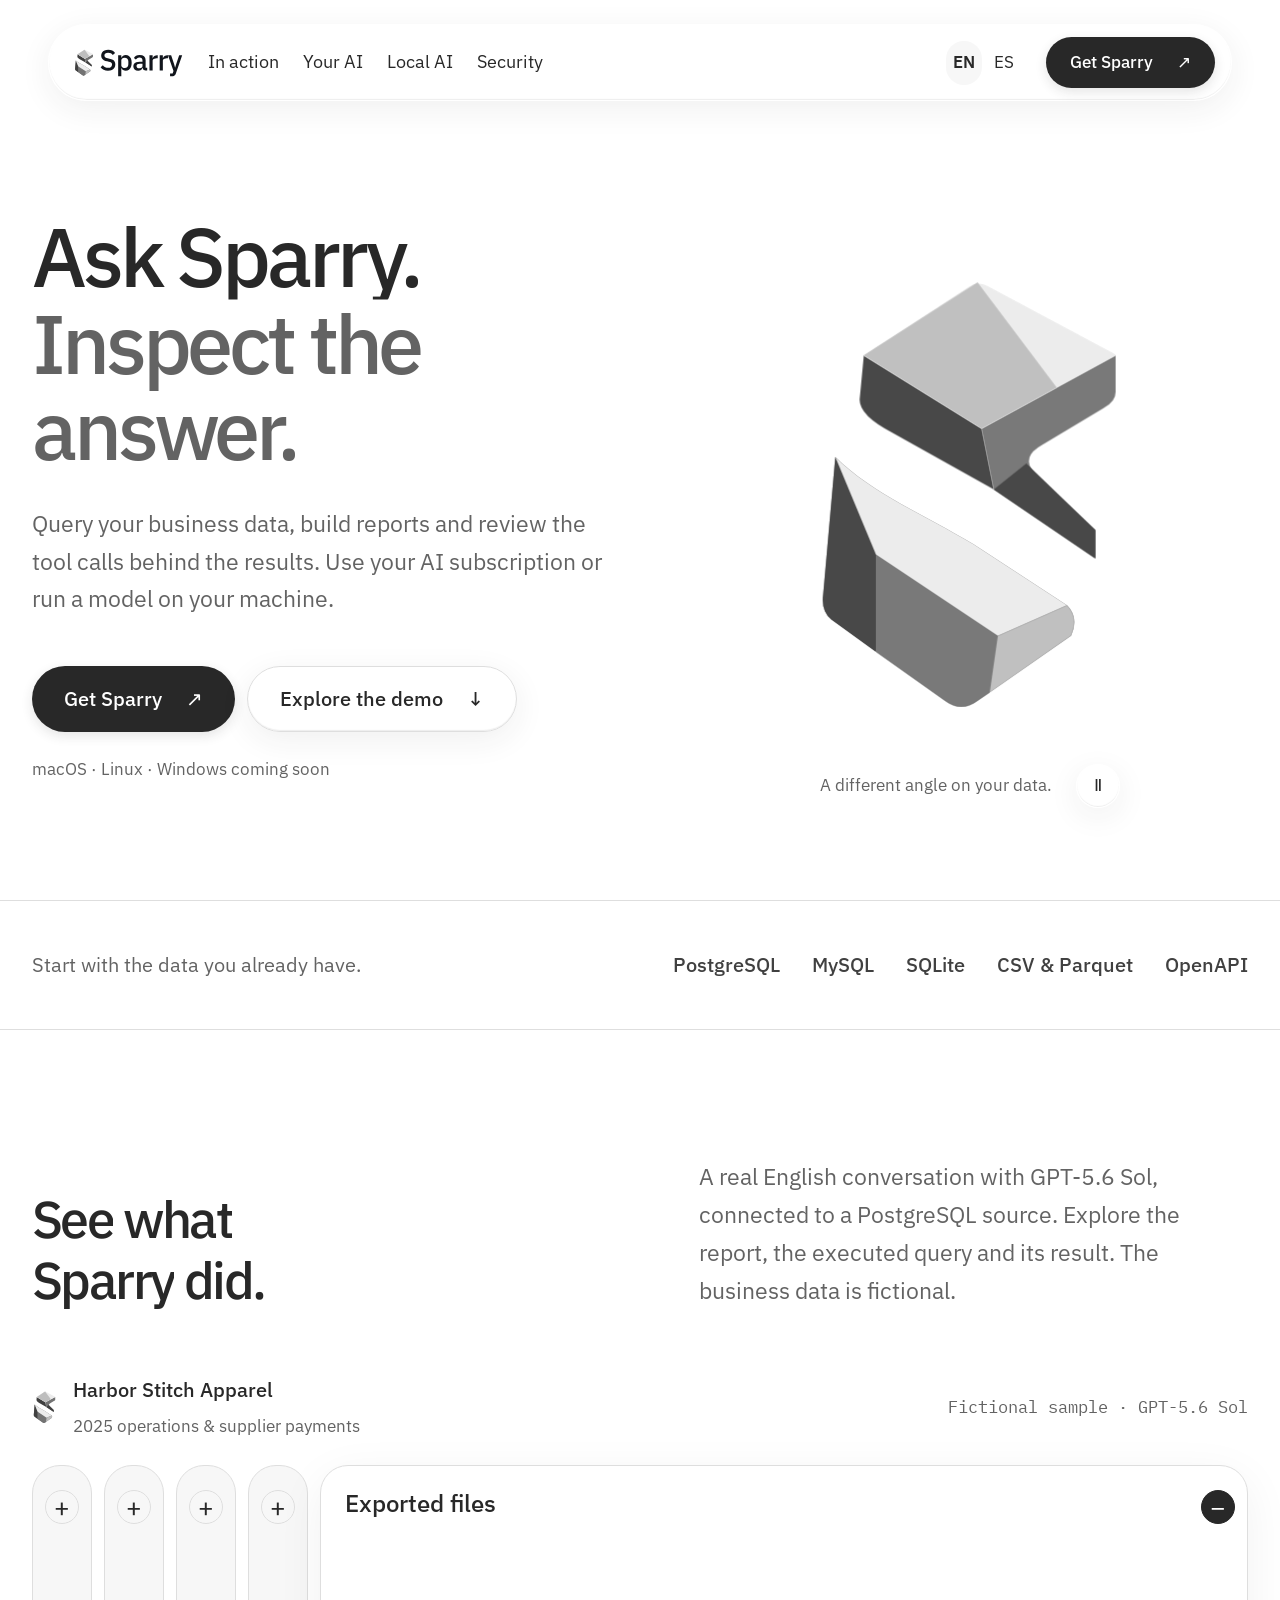
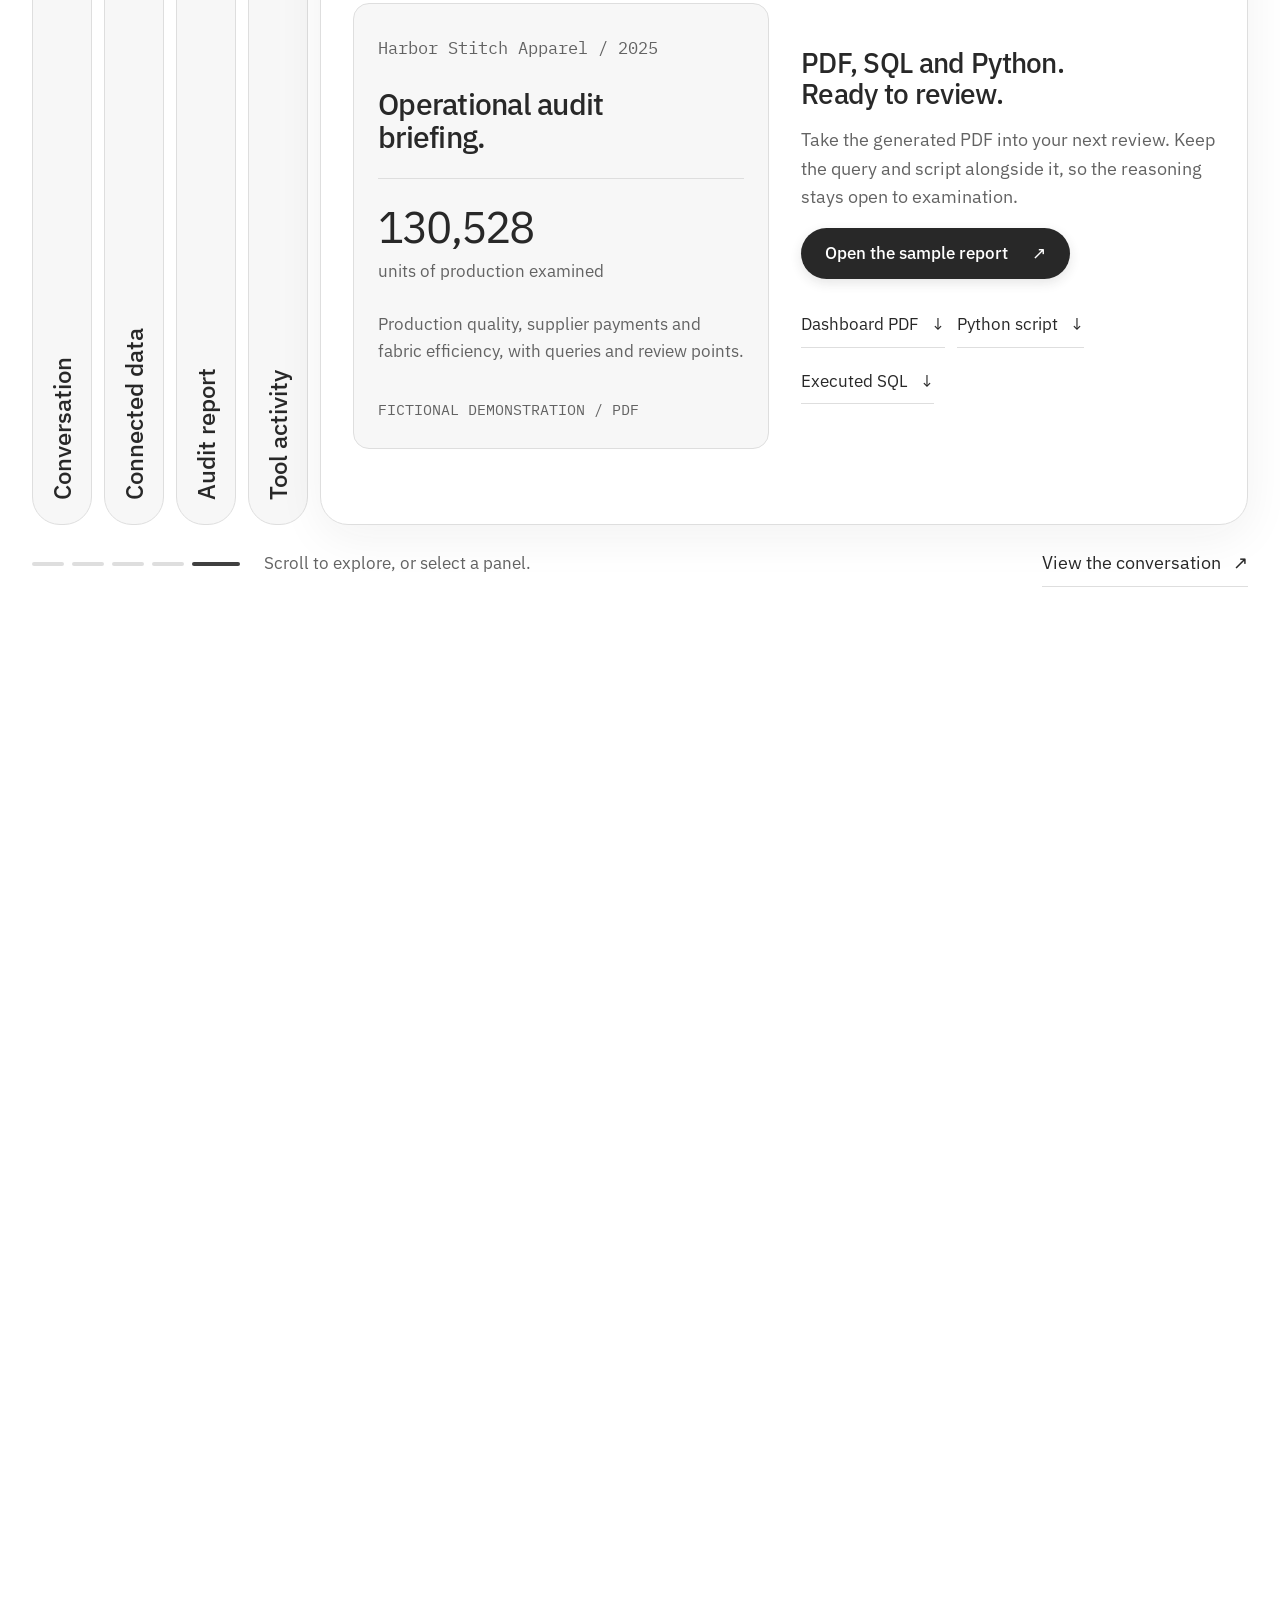
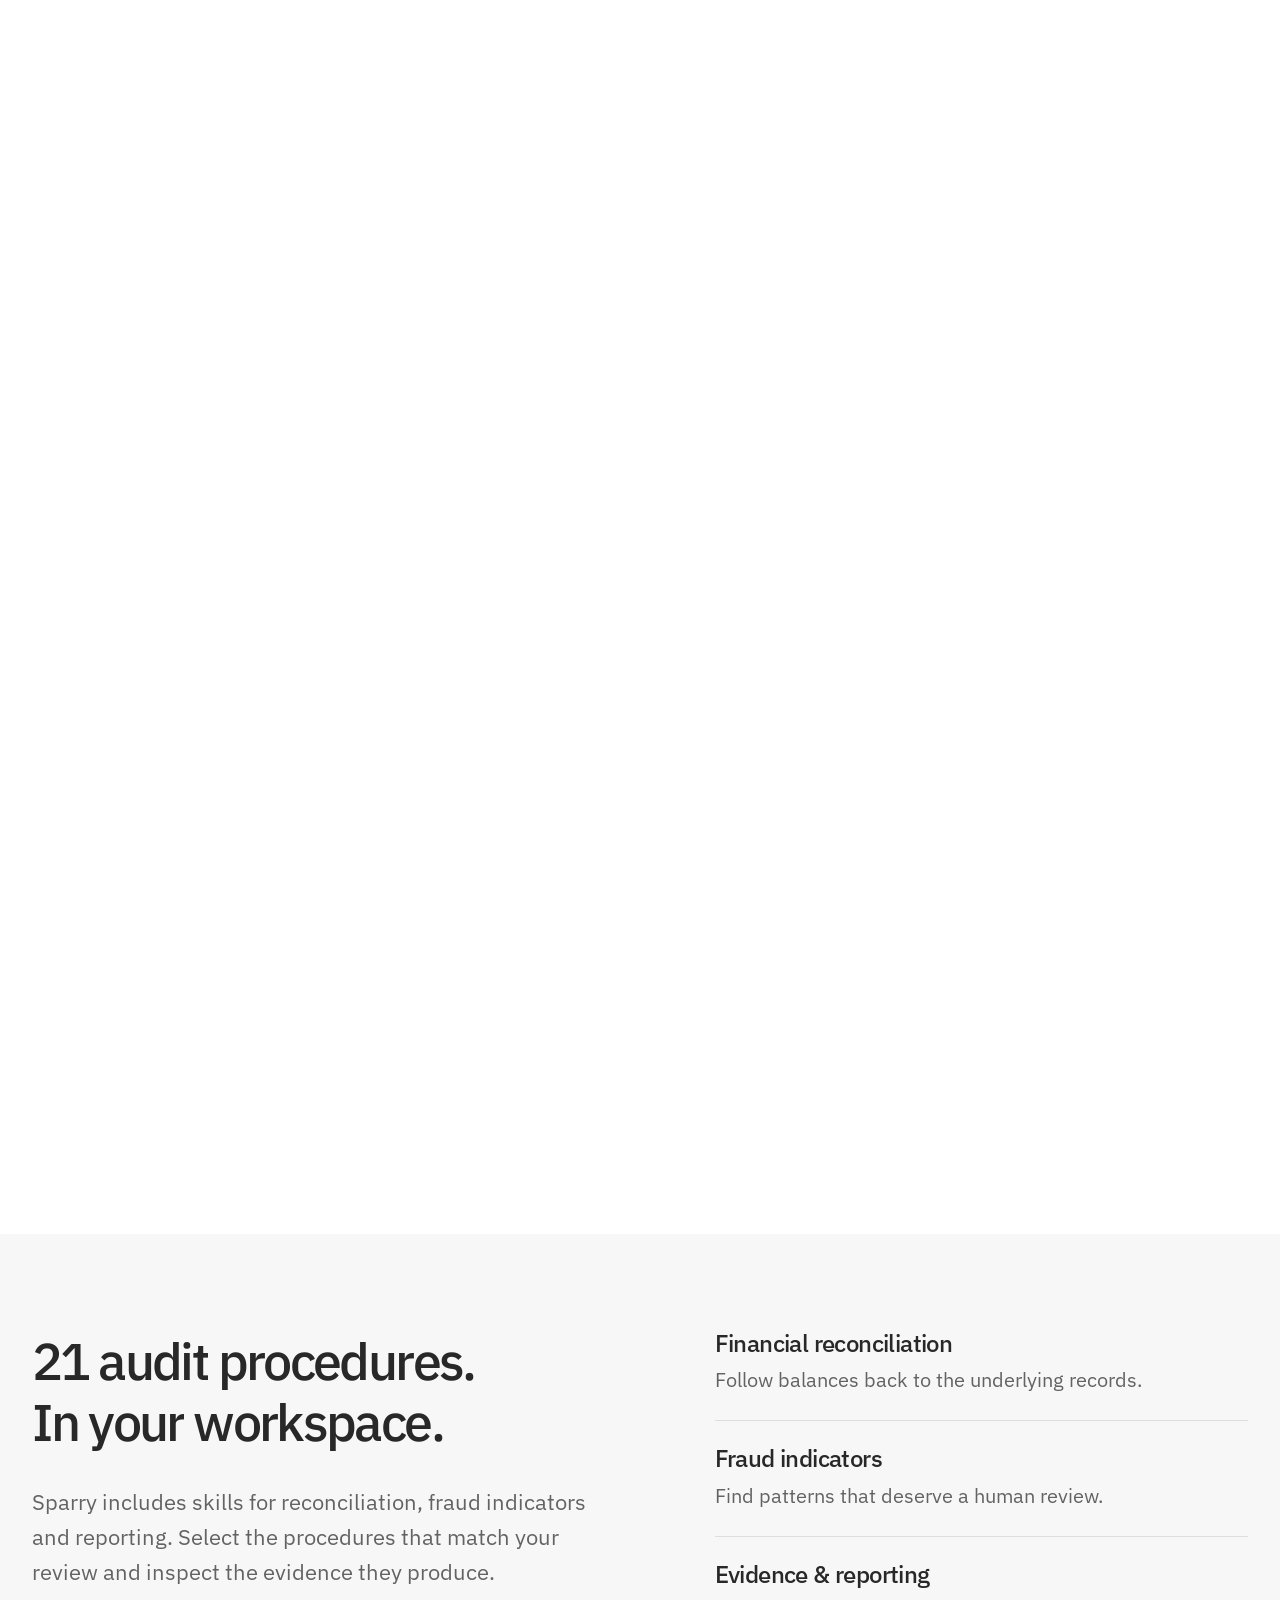
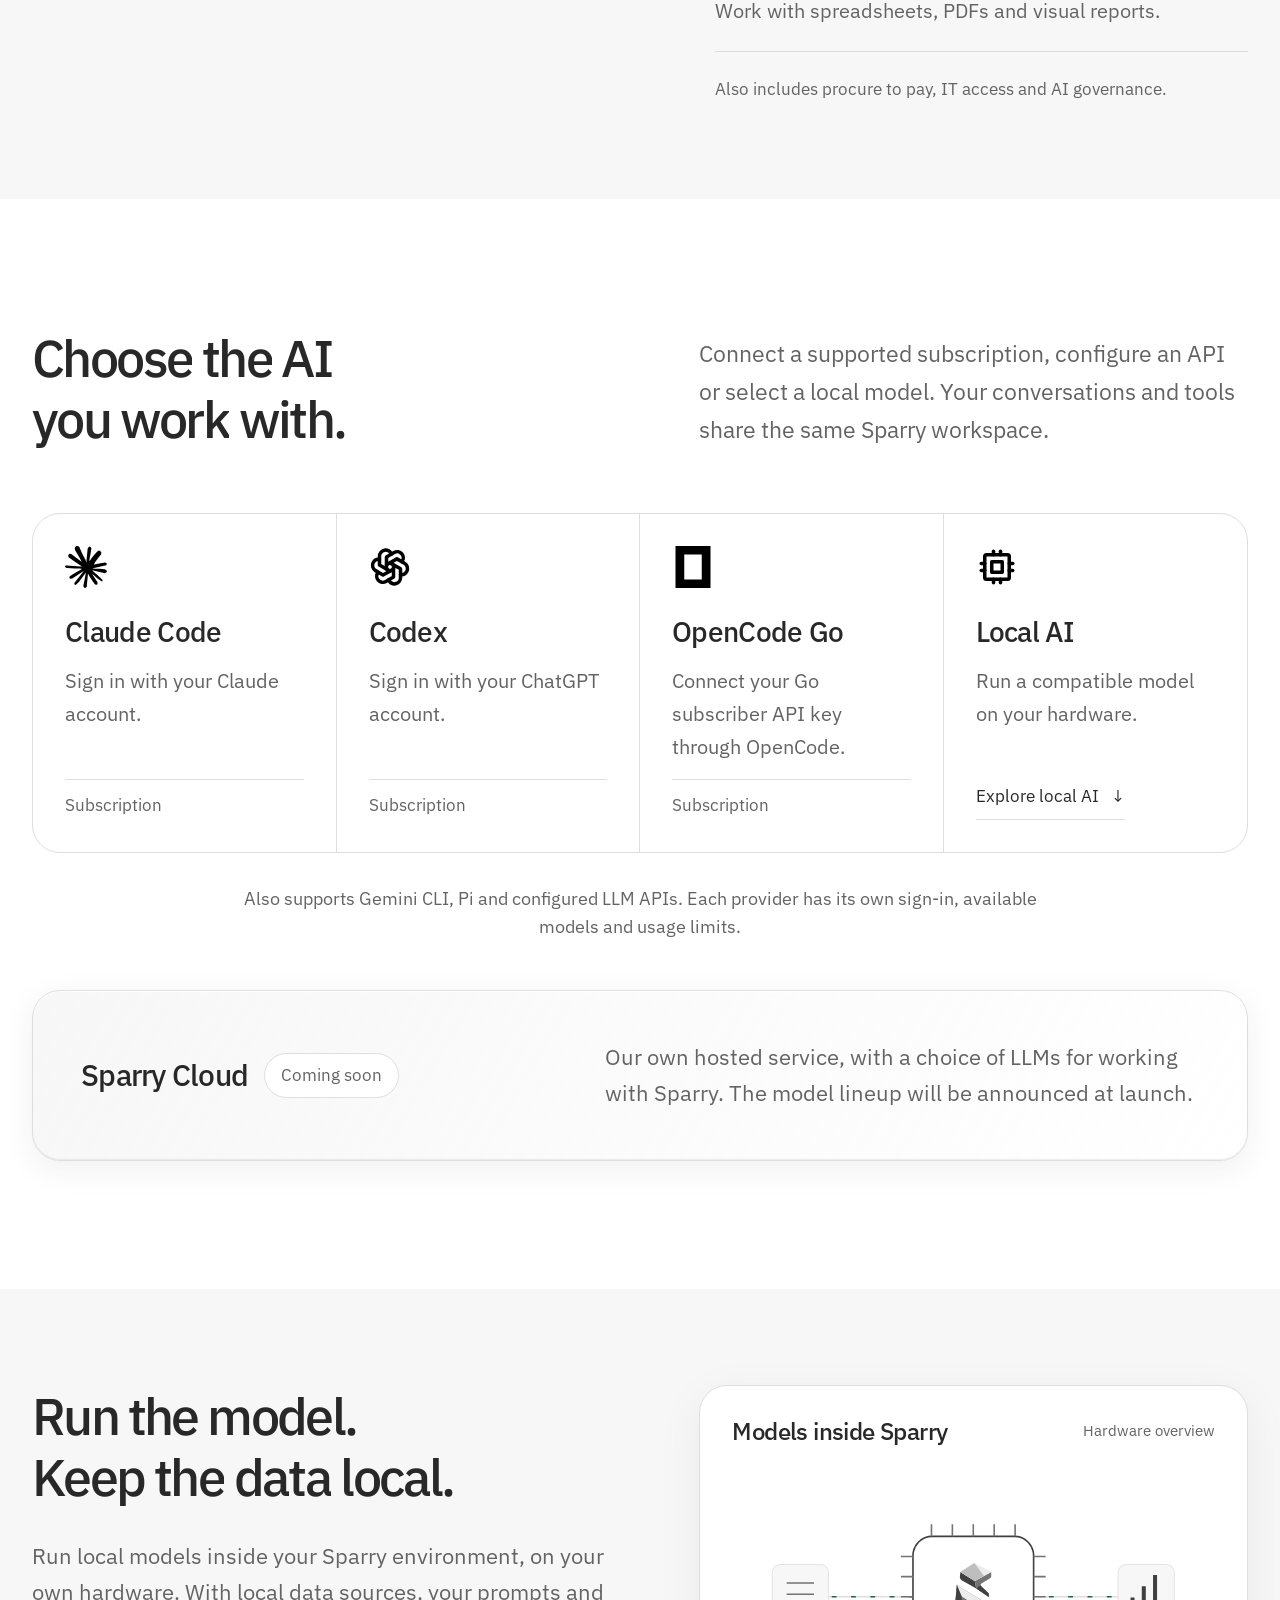
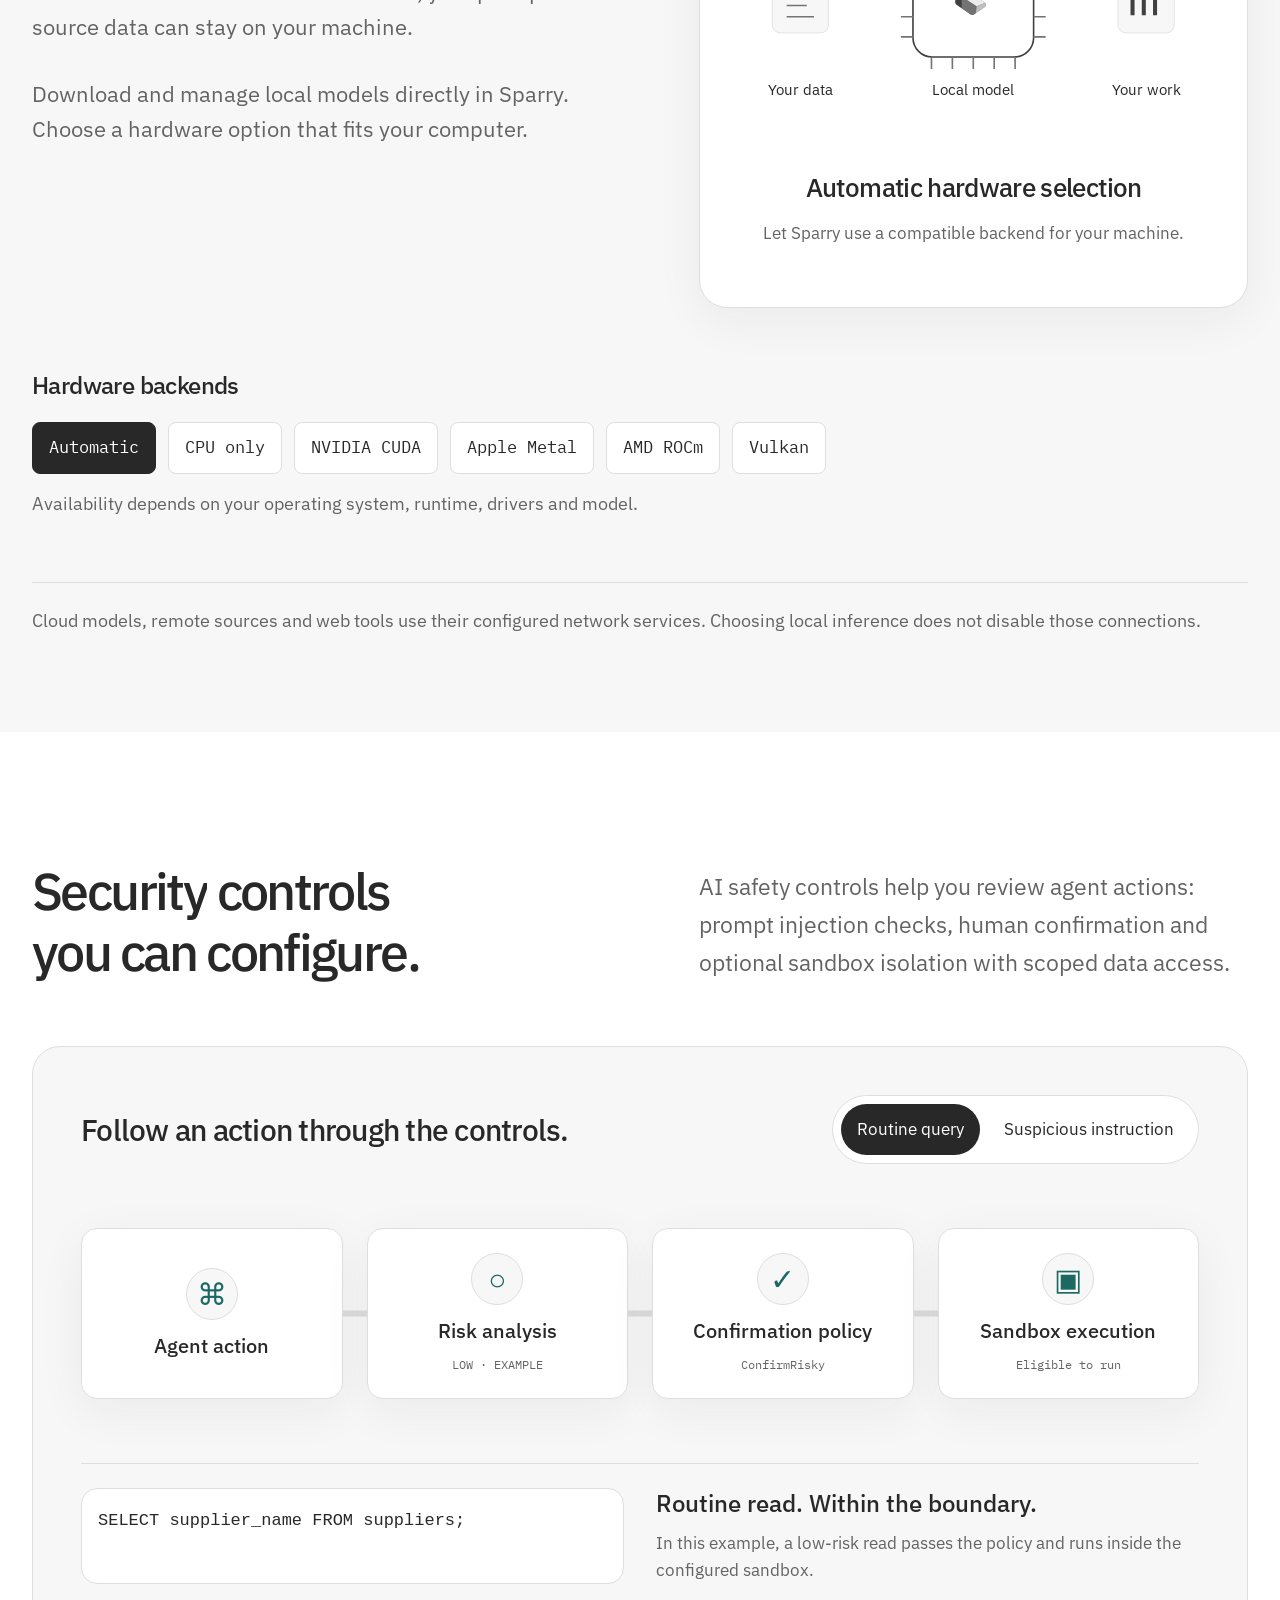
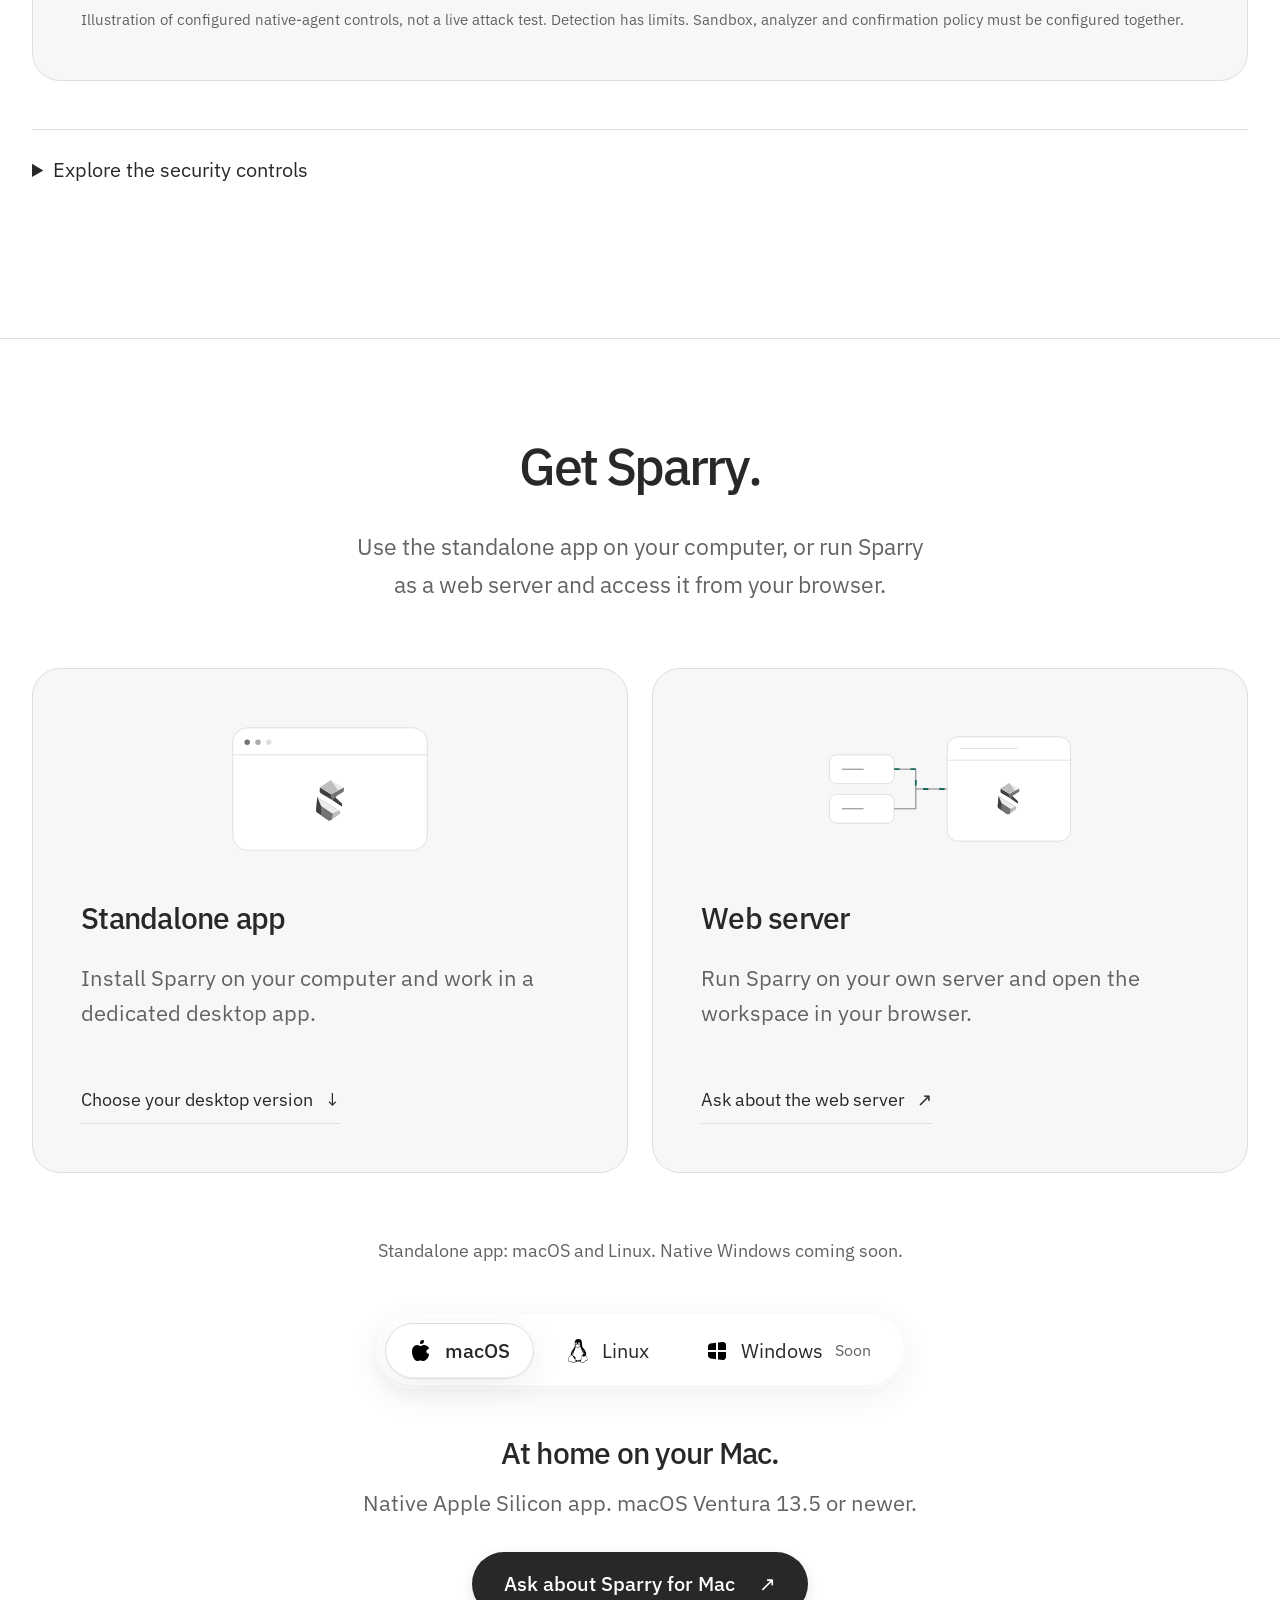
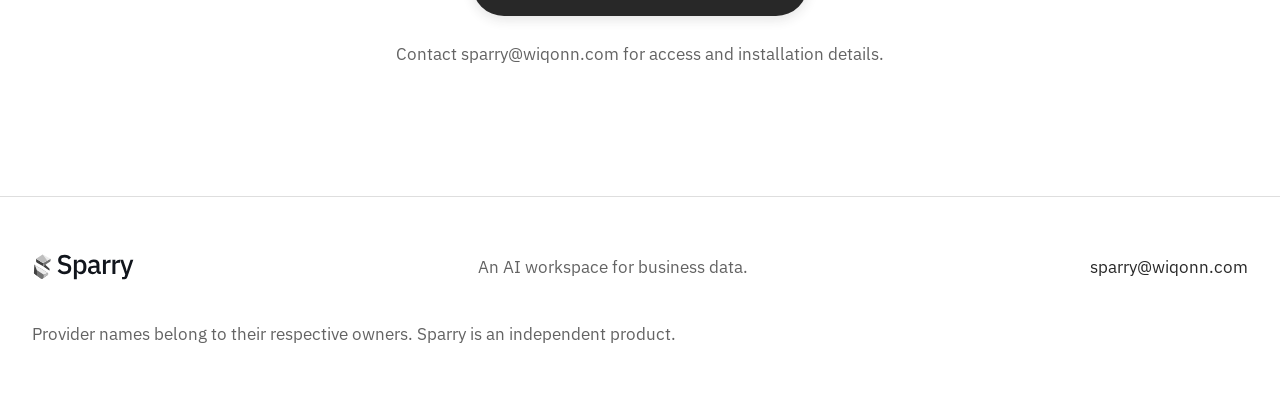
==== site/index.html @ 08c9e431 "feat: launch Sparry landing page" ====
<!doctype html>
<html lang="en">
  <head>
    <meta charset="utf-8" />
    <meta name="viewport" content="width=device-width, initial-scale=1" />
    <meta
      name="description"
      content="Meet Sparry. An AI workspace for examining evidence, querying business data and creating reports you can trace. Bring your AI subscription or run a model locally."
    />
    <meta name="theme-color" content="#ffffff" />
    <meta
      property="og:title"
      content="Sparry · Ask your data. Inspect the answer."
    />
    <meta
      property="og:description"
      content="Ask a question. Follow the evidence. See the work behind the answer."
    />
    <meta property="og:type" content="website" />
    <title>Sparry · Ask your data. Inspect the answer.</title>
    <link rel="icon" href="assets/sparry-favicon.svg" type="image/svg+xml" />
    <link
      rel="preload"
      href="assets/ibm-plex-sans.woff2"
      as="font"
      type="font/woff2"
      crossorigin
    />
    <link rel="stylesheet" href="styles.css?v=25b40e1c5fce" />
    <link rel="stylesheet" href="experience.css?v=f1de7d2738f0" />
    <link rel="alternate" hreflang="en" href="https://sparry.wiqonn.com/" />
    <link rel="alternate" hreflang="es" href="https://sparry.wiqonn.com/index-es.html" />
    <script src="app.js?v=4ed0b9b707f3" defer></script>
    <script src="motion.js?v=648257ed7df1" defer></script>
    <link rel="canonical" href="https://sparry.wiqonn.com/" />
    <meta property="og:url" content="https://sparry.wiqonn.com/" />
    <link rel="alternate" hreflang="x-default" href="https://sparry.wiqonn.com/" />
  </head>
  <body>
    <a class="skip-link" href="#main">Skip to content</a>
    <header class="site-header">
      <nav class="nav-glass glass" aria-label="Main navigation">
        <a class="brand" href="#" aria-label="Sparry home"
          ><img
            src="assets/sparry-logo-light.svg"
            width="111"
            height="30"
            alt="Sparry"
        /></a>
        <div class="nav-links" id="nav-links">
          <a href="#in-action">In action</a><a href="#your-ai">Your AI</a
          ><a href="#privacy">Local AI</a><a href="#security">Security</a>
        </div>
        <div class="language-switch" aria-label="Page language">
          <a
            href="index.html"
            lang="en"
            hreflang="en"
            aria-current="page"
            data-language="en"
            >EN</a
          ><a
            href="index-es.html"
            lang="es"
            hreflang="es"
            aria-label="Cambiar a español"
            data-language="es"
            >ES</a
          >
        </div>
        <a
          class="button button-small button-dark"
          href="mailto:sparry@wiqonn.com"
          >Get Sparry <span aria-hidden="true">↗</span></a
        >
        <button
          class="menu-toggle"
          aria-expanded="false"
          aria-controls="nav-links"
          aria-label="Open navigation"
        >
          <span></span><span></span>
        </button>
      </nav>
    </header>
    <main id="main">
      <section class="hero section-wrap" aria-labelledby="hero-title">
        <div class="hero-copy">
          <h1 id="hero-title">
            <span class="headline-line">Ask Sparry.</span
            ><span class="headline-line soft-ink">Inspect the answer.</span>
          </h1>
          <p class="hero-description">
            Query your business data, build reports and review the tool calls
            behind the results. Use your AI subscription or run a model on your
            machine.
          </p>
          <div class="hero-actions">
            <a class="button button-dark" href="mailto:sparry@wiqonn.com"
              >Get Sparry <span aria-hidden="true">↗</span></a
            >
            <a class="button button-glass glass" href="#in-action"
              >Explore the demo <span aria-hidden="true">↓</span></a
            >
          </div>
          <p class="hero-footnote">macOS · Linux · Windows coming soon</p>
        </div>
        <div class="crystal-stage" id="hero-stage">
          <div class="crystal-art">
            <canvas class="crystal-strands" aria-hidden="true"></canvas>
            <svg
              class="crystal-mark"
              xmlns="http://www.w3.org/2000/svg"
              viewBox="120 30 840 1160"
              aria-hidden="true"
            >
              <path
                id="hero-upper-left"
                fill="#404040"
                d="M280 260L570 440L600 590L350 450Q265 406 270 365Z"
              />
              <path
                id="hero-upper-side"
                fill="#737373"
                d="M570 440L900 260L900 350Q900 374 870 390L720 480Q665 510 700 550L850 690L850 760L600 590Z"
              />
              <path
                id="hero-upper-cut"
                fill="#404040"
                d="M680 526L850 690L850 760L600 590Z"
              />
              <path
                id="hero-upper-cap"
                fill="#ECECEC"
                d="M280 260L538 91Q560 76 584 89L880 247Q900 256 900 260L570 440Z"
              />
              <path
                id="hero-upper-cleavage"
                fill="#BEBEBE"
                d="M560 80L755 339L570 440L280 260Z"
              />
              <path
                id="hero-lower-body"
                fill="#737373"
                d="M210 510C300 600 435 655 550 725L780 875Q810 905 790 950L560 1110Q520 1140 480 1110L200 910Q175 890 180 850Z"
              />
              <path
                id="hero-lower-left"
                fill="#404040"
                d="M210 510L310 750L310 990L200 910Q175 890 180 850Z"
              />
              <path
                id="hero-lower-front"
                fill="#737373"
                d="M310 750L610 950L590 1090L560 1110Q520 1140 480 1110L310 990Z"
              />
              <path
                id="hero-lower-cap"
                fill="#ECECEC"
                d="M210 510C300 600 435 655 550 725L780 875L610 950L310 750Z"
              />
              <path
                id="hero-lower-end"
                fill="#BEBEBE"
                d="M610 950L780 875Q810 905 790 950L590 1090Z"
              />
            </svg>
          </div>
          <div class="crystal-caption">
            <span>A different angle on your data.</span
            ><button
              class="motion-toggle glass"
              aria-label="Pause crystal animation"
              aria-pressed="false"
            >
              <span aria-hidden="true">Ⅱ</span>
            </button>
          </div>
        </div>
      </section>

      <section
        class="source-strip section-wrap"
        aria-label="Supported data sources"
      >
        <p>Start with the data you already have.</p>
        <div class="source-names">
          <span>PostgreSQL</span><span>MySQL</span><span>SQLite</span
          ><span>CSV &amp; Parquet</span><span>OpenAPI</span>
        </div>
      </section>

      <section
        class="action-section"
        id="in-action"
        aria-labelledby="action-title"
      >
        <div class="section-wrap section-heading split-heading">
          <h2 id="action-title">See what<br />Sparry did.</h2>
          <p>
            A real English conversation with GPT-5.6 Sol, connected to a
            PostgreSQL source. Explore the report, the executed query and its
            result. The business data is fictional.
          </p>
        </div>
        <div class="feature-scene">
          <div class="feature-sticky section-wrap">
            <div class="demo-toolbar">
              <div class="demo-title">
                <img
                  src="assets/sparry-symbol-light.svg"
                  width="25"
                  height="35"
                  alt=""
                />
                <div>
                  <strong>Harbor Stitch Apparel</strong
                  ><span>2025 operations &amp; supplier payments</span>
                </div>
              </div>
              <span class="sample-label">Fictional sample · GPT-5.6 Sol</span>
            </div>
            <div class="feature-deck" aria-label="Explore the audit demo">
              <article class="feature-card is-active">
                <h3 class="feature-card-heading">
                  <button
                    class="feature-toggle"
                    id="tab-conversation"
                    aria-controls="panel-conversation"
                    aria-expanded="true"
                  >
                    <span>Conversation</span
                    ><span class="feature-toggle-icon" aria-hidden="true"
                      >−</span
                    >
                  </button>
                </h3>
                <div
                  class="demo-panel conversation-panel"
                  id="panel-conversation"
                  role="region"
                  aria-labelledby="tab-conversation"
                  tabindex="0"
                >
                  <div class="conversation-copy">
                    <h4>The question</h4>
                    <blockquote lang="en">
                      Review the attached Harbor Stitch Apparel data source for
                      2025.
                    </blockquote>
                    <p>
                      Sparry read the attached source, ran SQL and produced the
                      chart and files you can inspect here.
                    </p>
                    <p class="small-note">
                      Actual GPT-5.6 Sol conversation. Fictional business data.
                    </p>
                  </div>
                  <button
                    class="conversation-capture"
                    data-image="assets/conversation-v3.png"
                    data-image-alt="A real Sparry conversation reviewing Harbor Stitch Apparel, with a generated operational audit dashboard and downloadable evidence."
                    aria-label="Enlarge the English conversation"
                  >
                    <img
                      src="assets/conversation-v3.png"
                      alt="The actual English conversation with its report and Sparry composer."
                      width="1600"
                      height="1818"
                      loading="lazy"
                    />
                  </button>
                </div>
              </article>
              <article class="feature-card">
                <h3 class="feature-card-heading">
                  <button
                    class="feature-toggle"
                    id="tab-sources"
                    aria-controls="panel-sources"
                    aria-expanded="false"
                  >
                    <span>Connected data</span
                    ><span class="feature-toggle-icon" aria-hidden="true"
                      >+</span
                    >
                  </button>
                </h3>
                <div
                  class="demo-panel sources-panel"
                  id="panel-sources"
                  role="region"
                  aria-labelledby="tab-sources"
                  tabindex="0"
                  hidden
                >
                  <div class="source-schema">
                    <span class="source-engine">PostgreSQL</span>
                    <h4>Harbor Stitch Apparel</h4>
                    <p>Tables used in the captured payment query</p>
                    <ul lang="en">
                      <li>
                        <span aria-hidden="true">▤</span> public.suppliers
                      </li>
                      <li>
                        <span aria-hidden="true">▤</span>
                        public.supplier_invoices
                      </li>
                      <li>
                        <span aria-hidden="true">▤</span>
                        public.supplier_payments
                      </li>
                    </ul>
                    <span class="source-sample">Fictional sample source</span>
                  </div>
                  <div class="source-copy">
                    <h4>Work with the data<br />you already have.</h4>
                    <p>
                      Attach a saved source to the conversation. Inspect its
                      schema and query the records within the source reader's
                      limits.
                    </p>
                    <div class="connector-types">
                      <span>PostgreSQL</span><span>MySQL</span
                      ><span>SQLite</span><span>CSV &amp; Parquet</span
                      ><span>OpenAPI</span>
                    </div>
                    <a
                      class="text-link"
                      href="assets/trace-evidence.json"
                      target="_blank"
                      rel="noopener"
                      >Inspect the source query
                      <span aria-hidden="true">↗</span></a
                    >
                  </div>
                </div>
              </article>
              <article class="feature-card">
                <h3 class="feature-card-heading">
                  <button
                    class="feature-toggle"
                    id="tab-dashboard"
                    aria-controls="panel-dashboard"
                    aria-expanded="false"
                  >
                    <span>Audit report</span
                    ><span class="feature-toggle-icon" aria-hidden="true"
                      >−</span
                    >
                  </button>
                </h3>
                <div
                  class="demo-panel"
                  id="panel-dashboard"
                  hidden
                  role="region"
                  aria-labelledby="tab-dashboard"
                  tabindex="0"
                >
                  <button
                    class="dashboard-zoom"
                    data-image="assets/audit-dashboard-v3.png"
                    data-image-alt="Harbor Stitch 2025 operational dashboard showing monthly production, defect rates, supplier payments and fabric use."
                    aria-label="Open dashboard image"
                  >
                    <img
                      src="assets/audit-dashboard-v3.png"
                      width="3960"
                      height="2880"
                      loading="lazy"
                      alt="Generated audit dashboard: 130,528 units produced, 2.58% defects, a 3,595 duplicate payment candidate and 96.7% fabric efficiency."
                    />
                  </button>
                  <div class="panel-caption">
                    <button
                      class="text-link"
                      data-image="assets/audit-dashboard-v3.png"
                      data-image-alt="Harbor Stitch 2025 operational dashboard showing monthly production, defect rates, supplier payments and fabric use."
                      aria-label="Enlarge the audit dashboard"
                    >
                      Enlarge dashboard <span aria-hidden="true">↗</span>
                    </button>
                    <span
                      >Dashboard preview. Open the full image to inspect the
                      findings.</span
                    ><a href="assets/sample-audit-queries.sql" download
                      >Download SQL <span aria-hidden="true">↓</span></a
                    >
                  </div>
                </div>
              </article>
              <article class="feature-card">
                <h3 class="feature-card-heading">
                  <button
                    class="feature-toggle"
                    id="tab-trace"
                    aria-controls="panel-trace"
                    aria-expanded="false"
                  >
                    <span>Tool activity</span
                    ><span class="feature-toggle-icon" aria-hidden="true"
                      >+</span
                    >
                  </button>
                </h3>
                <div
                  class="demo-panel trace-panel"
                  id="panel-trace"
                  role="region"
                  aria-labelledby="tab-trace"
                  tabindex="0"
                  hidden
                >
                  <div class="trace-contract">
                    <div class="trace-contract-heading">
                      <p>Captured tool input and output</p>
                      <span>GPT-5.6 Sol / data_source / PostgreSQL</span>
                    </div>
                    <details class="trace-prompt">
                      <summary>Input · The user request</summary>
                      <p id="trace-prompt-text" lang="en"></p>
                    </details>
                    <div class="trace-input-output">
                      <div>
                        <h4>Input · Executed SQL</h4>
                        <pre
                          tabindex="0"
                          aria-label="Actual executed SQL"
                        ><code id="trace-sql" lang="en">Loading the captured query…</code></pre>
                      </div>
                      <div>
                        <h4>Output · Source result</h4>
                        <table class="trace-result">
                          <caption>
                            One observed result row
                          </caption>
                          <tbody id="trace-result"></tbody>
                        </table>
                        <p class="trace-complete">
                          <span aria-hidden="true">✓</span> Completed ·
                          Untruncated result
                        </p>
                      </div>
                    </div>
                    <button
                      class="text-link"
                      data-image="assets/trace.png"
                      data-image-alt="Expanded source tool call from the real English audit conversation."
                      aria-label="Enlarge the source tool call"
                    >
                      View tool activity screenshot
                      <span aria-hidden="true">↗</span></button
                    ><a
                      class="text-link"
                      href="assets/trace-evidence.json"
                      target="_blank"
                      rel="noopener"
                      >Open the captured input/output JSON
                      <span aria-hidden="true">↗</span></a
                    >
                    <p class="small-note">
                      Selected event from a real conversation. Fictional data.
                      Technical content stays in English.
                    </p>
                  </div>
                </div>
              </article>
              <article class="feature-card">
                <h3 class="feature-card-heading">
                  <button
                    class="feature-toggle"
                    id="tab-report"
                    aria-controls="panel-report"
                    aria-expanded="false"
                  >
                    <span>Exported files</span
                    ><span class="feature-toggle-icon" aria-hidden="true"
                      >+</span
                    >
                  </button>
                </h3>
                <div
                  class="demo-panel report-panel"
                  id="panel-report"
                  role="region"
                  aria-labelledby="tab-report"
                  tabindex="0"
                  hidden
                >
                  <div class="report-sheet">
                    <span class="eyebrow">Harbor Stitch Apparel / 2025</span>
                    <h3>Operational audit<br />briefing.</h3>
                    <div class="report-rule"></div>
                    <span class="report-value">130,528</span
                    ><span class="report-value-caption"
                      >units of production examined</span
                    >
                    <p>
                      Production quality, supplier payments and fabric
                      efficiency, with queries and review points.
                    </p>
                    <span class="report-bottom"
                      >FICTIONAL DEMONSTRATION / PDF</span
                    >
                  </div>
                  <div class="report-copy">
                    <h3>PDF, SQL and Python.<br />Ready to review.</h3>
                    <p>
                      Take the generated PDF into your next review. Keep the
                      query and script alongside it, so the reasoning stays open
                      to examination.
                    </p>
                    <a
                      class="button button-dark"
                      href="assets/sample-audit-report.pdf"
                      target="_blank"
                      rel="noopener"
                      >Open the sample report
                      <span aria-hidden="true">↗</span></a
                    >
                    <div class="artifact-links">
                      <a
                        class="text-link"
                        href="assets/sample-audit-v3.pdf"
                        download
                        >Dashboard PDF <span aria-hidden="true">↓</span></a
                      ><a
                        class="text-link"
                        href="assets/sample-audit-v3.py"
                        download
                        >Python script <span aria-hidden="true">↓</span></a
                      ><a
                        class="text-link"
                        href="assets/sample-audit-queries.sql"
                        download
                        >Executed SQL <span aria-hidden="true">↓</span></a
                      >
                    </div>
                  </div>
                </div>
              </article>
            </div>
            <div class="feature-footer">
              <div class="feature-progress" aria-hidden="true">
                <i class="is-active"></i><i></i><i></i><i></i><i></i>
              </div>
              <p class="scroll-hint">Scroll to explore, or select a panel.</p>
              <button
                class="text-link"
                data-image="assets/conversation-v3.png"
                data-image-alt="A real Sparry conversation reviewing Harbor Stitch Apparel, with a generated operational audit dashboard and downloadable evidence."
              >
                View the conversation <span aria-hidden="true">↗</span>
              </button>
            </div>
          </div>
        </div>
      </section>

      <section class="skills-section" aria-labelledby="skills-title">
        <div class="section-wrap skills-layout">
          <div>
            <h2 id="skills-title">
              21 audit procedures.<br />In your workspace.
            </h2>
            <p>
              Sparry includes skills for reconciliation, fraud indicators and
              reporting. Select the procedures that match your review and
              inspect the evidence they produce.
            </p>
          </div>
          <div class="skill-list">
            <div>
              <h3>Financial reconciliation</h3>
              <p>Follow balances back to the underlying records.</p>
            </div>
            <div>
              <h3>Fraud indicators</h3>
              <p>Find patterns that deserve a human review.</p>
            </div>
            <div>
              <h3>Evidence &amp; reporting</h3>
              <p>Work with spreadsheets, PDFs and visual reports.</p>
            </div>
            <p class="skill-more">
              Also includes procure to pay, IT access and AI governance.
            </p>
          </div>
        </div>
      </section>
      <section
        class="section-wrap providers-section"
        id="your-ai"
        aria-labelledby="providers-title"
      >
        <div class="section-heading split-heading">
          <h2 id="providers-title">Choose the AI<br />you work with.</h2>
          <p>
            Connect a supported subscription, configure an API or select a local
            model. Your conversations and tools share the same Sparry workspace.
          </p>
        </div>
        <div class="provider-grid">
          <article>
            <img
              class="provider-logo"
              src="assets/provider-claude.svg"
              width="42"
              height="42"
              alt=""
            />
            <h3 class="provider-name">Claude Code</h3>
            <p>Sign in with your Claude account.</p>
            <span class="provider-kind">Subscription</span>
          </article>
          <article>
            <img
              class="provider-logo"
              src="assets/provider-codex.svg"
              width="42"
              height="42"
              alt=""
            />
            <h3 class="provider-name">Codex</h3>
            <p>Sign in with your ChatGPT account.</p>
            <span class="provider-kind">Subscription</span>
          </article>
          <article>
            <img
              class="provider-logo"
              src="assets/provider-opencode.svg"
              width="42"
              height="42"
              alt=""
            />
            <h3 class="provider-name">OpenCode Go</h3>
            <p>Connect your Go subscriber API key through OpenCode.</p>
            <span class="provider-kind">Subscription</span>
          </article>
          <article>
            <img
              class="provider-logo"
              src="assets/provider-local.svg"
              width="42"
              height="42"
              alt=""
            />
            <h3 class="provider-name">Local AI</h3>
            <p>Run a compatible model on your hardware.</p>
            <a class="text-link" href="#privacy"
              >Explore local AI <span aria-hidden="true">↓</span></a
            >
          </article>
        </div>
        <p class="provider-note">
          Also supports Gemini CLI, Pi and configured LLM APIs. Each provider
          has its own sign-in, available models and usage limits.
        </p>
        <article class="cloud-offer glass" aria-labelledby="cloud-title">
          <div class="cloud-heading">
            <h3 id="cloud-title">Sparry Cloud</h3>
            <span class="availability-label">Coming soon</span>
          </div>
          <p>
            Our own hosted service, with a choice of LLMs for working with
            Sparry. The model lineup will be announced at launch.
          </p>
        </article>
      </section>
      <section
        class="privacy-section"
        id="privacy"
        aria-labelledby="privacy-title"
      >
        <div class="section-wrap privacy-layout">
          <div class="privacy-copy">
            <h2 id="privacy-title">Run the model.<br />Keep the data local.</h2>
            <p>
              Run local models inside your Sparry environment, on your own
              hardware. With local data sources, your prompts and source data
              can stay on your machine.
            </p>
            <p>
              Download and manage local models directly in Sparry. Choose a
              hardware option that fits your computer.
            </p>
          </div>
          <div
            class="local-visual"
            aria-label="Local model running inside the Sparry environment"
          >
            <div class="local-visual-heading">
              <h3>Models inside Sparry</h3>
              <span>Hardware overview</span>
            </div>
            <svg
              viewBox="0 0 600 330"
              role="img"
              aria-label="Your local data flows through a model in Sparry on your hardware"
            >
              <path class="local-wire" d="M100 160H230M370 160H500" />
              <path class="local-signal" d="M100 160H230M370 160H500" />
              <rect
                x="50"
                y="120"
                width="70"
                height="85"
                rx="10"
                fill="#f7f7f7"
                stroke="#dedede"
              />
              <path
                d="M68 143h34m-34 14h34m-34 14h25m-25 14h34"
                stroke="#737373"
                stroke-width="2"
              />
              <rect
                x="225"
                y="85"
                width="150"
                height="150"
                rx="24"
                fill="#fff"
                stroke="#404040"
                stroke-width="2"
              />
              <path
                d="M248 70v15m26-15v15m26-15v15m26-15v15m26-15v15M248 235v15m26-15v15m26-15v15m26-15v15m26-15v15M210 110h15m-15 25h15m-15 25h15m-15 25h15m-15 25h15M375 110h15m-15 25h15m-15 25h15m-15 25h15m-15 25h15"
                stroke="#737373"
                stroke-width="2"
              />
              <image
                href="assets/sparry-symbol-light.svg"
                x="274"
                y="115"
                width="52"
                height="72"
              />
              <rect
                x="480"
                y="120"
                width="70"
                height="85"
                rx="10"
                fill="#f7f7f7"
                stroke="#dedede"
              />
              <path
                d="M498 183v-22m14 22v-36m14 36v-50"
                stroke="#404040"
                stroke-width="5"
              />
              <text x="85" y="282" text-anchor="middle">Your data</text>
              <text x="300" y="282" text-anchor="middle">Local model</text>
              <text x="515" y="282" text-anchor="middle">Your work</text></svg
            ><strong class="local-hardware-name" id="local-hardware-name"
              >Automatic hardware selection</strong
            >
            <p class="local-hardware-copy" id="local-hardware-copy">
              Let Sparry use a compatible backend for your machine.
            </p>
          </div>
          <div class="hardware-support">
            <h3>Hardware backends</h3>
            <div>
              <button type="button" data-hardware="auto" aria-pressed="true">
                Automatic</button
              ><button type="button" data-hardware="cpu" aria-pressed="false">
                CPU only</button
              ><button
                type="button"
                data-hardware="nvidia"
                aria-pressed="false"
              >
                NVIDIA CUDA</button
              ><button type="button" data-hardware="apple" aria-pressed="false">
                Apple Metal</button
              ><button type="button" data-hardware="amd" aria-pressed="false">
                AMD ROCm</button
              ><button
                type="button"
                data-hardware="vulkan"
                aria-pressed="false"
              >
                Vulkan
              </button>
            </div>
            <p>
              Availability depends on your operating system, runtime, drivers
              and model.
            </p>
          </div>
          <p class="privacy-boundary">
            Cloud models, remote sources and web tools use their configured
            network services. Choosing local inference does not disable those
            connections.
          </p>
        </div>
      </section>
      <section
        class="section-wrap security-section"
        id="security"
        aria-labelledby="security-title"
      >
        <div class="section-heading split-heading">
          <h2 id="security-title">Security controls<br />you can configure.</h2>
          <p>
            AI safety controls help you review agent actions: prompt injection
            checks, human confirmation and optional sandbox isolation with
            scoped data access.
          </p>
        </div>
        <div class="security-lab" id="security-lab">
          <div class="security-lab-heading">
            <h3>Follow an action through the controls.</h3>
            <div
              class="security-scenarios"
              aria-label="Choose a security illustration"
            >
              <button type="button" data-scenario="routine" aria-pressed="true">
                Routine query</button
              ><button
                type="button"
                data-scenario="suspicious"
                aria-pressed="false"
              >
                Suspicious instruction
              </button>
            </div>
          </div>
          <div
            class="security-flow"
            aria-label="Illustrative native-agent security flow"
          >
            <svg
              class="security-route"
              viewBox="0 0 1000 100"
              preserveAspectRatio="none"
              aria-hidden="true"
            >
              <path class="route-base" d="M125 50H875" />
              <path class="route-progress" d="M125 50H875" pathLength="1" />
            </svg>
            <div class="flow-step">
              <span class="flow-symbol" aria-hidden="true">⌘</span
              ><span>Agent action</span>
            </div>
            <div class="flow-step">
              <span class="flow-symbol" id="flow-risk" aria-hidden="true"
                >○</span
              ><span>Risk analysis</span
              ><small id="flow-risk-label">LOW · EXAMPLE</small>
            </div>
            <div class="flow-step">
              <span class="flow-symbol" id="flow-gate" aria-hidden="true"
                >✓</span
              ><span>Confirmation policy</span><small>ConfirmRisky</small>
            </div>
            <div class="flow-step">
              <span class="flow-symbol" id="flow-runtime" aria-hidden="true"
                >▣</span
              ><span>Sandbox execution</span
              ><small id="flow-runtime-label">Eligible to run</small>
            </div>
          </div>
          <div class="security-example">
            <pre
              aria-label="Illustrative tool input"
            ><code id="security-example-code" lang="en">SELECT supplier_name FROM suppliers;</code></pre>
            <div class="security-result" aria-live="polite">
              <strong id="security-result-title"
                >Routine read. Within the boundary.</strong
              >
              <p id="security-result-copy">
                In this example, a low-risk read passes the policy and runs
                inside the configured sandbox.
              </p>
            </div>
          </div>
          <p class="security-lab-note">
            Illustration of configured native-agent controls, not a live attack
            test. Detection has limits. Sandbox, analyzer and confirmation
            policy must be configured together.
          </p>
        </div>
        <details class="security-details">
          <summary>Explore the security controls</summary>
          <div class="security-grid">
            <article class="security-feature">
              <svg
                class="security-feature-icon"
                viewBox="0 0 48 48"
                aria-hidden="true"
              >
                <path
                  pathLength="1"
                  d="M24 4 42 14v20L24 44 6 34V14ZM6 14l18 10 18-10M24 24v20"
                />
              </svg>
              <h3>Your own sandbox</h3>
              <p>
                Create an isolated execution environment for your agents. Define
                the shared workspace, file access and network boundaries.
              </p>
              <span class="feature-note"
                >Sandbox isolation is optional. Direct local mode uses your host
                permissions. Mounts and network settings define the sandbox
                boundary.</span
              >
            </article>
            <article class="security-feature">
              <svg
                class="security-feature-icon"
                viewBox="0 0 48 48"
                aria-hidden="true"
              >
                <circle pathLength="1" cx="24" cy="24" r="18" />
                <path pathLength="1" d="m15 24 6 6 13-14" />
              </svg>
              <h3>Action confirmation</h3>
              <p>
                Require confirmation before Sparry's built-in agents execute
                actions. With an LLM risk analyzer, confirmation can focus on
                high-risk actions.
              </p>
              <span class="feature-note"
                >Enabled through the confirmation policy. External providers
                have their own controls.</span
              >
            </article>
            <article class="security-feature">
              <svg
                class="security-feature-icon"
                viewBox="0 0 48 48"
                aria-hidden="true"
              >
                <path
                  pathLength="1"
                  d="M24 4 41 11v13c0 10-9 16-17 20C16 40 7 34 7 24V11ZM24 14v12m0 6v1"
                />
              </svg>
              <h3>Prompt injection defenses</h3>
              <p>
                Check tool actions for known injection patterns and suspicious
                commands before they run. Configure risk analysis together with
                action confirmation.
              </p>
              <span class="feature-note"
                >Pattern, LLM and policy analyzers are available for Sparry's
                built-in agents. Detection has limits; combine it with isolation
                and human review.</span
              >
            </article>
            <article class="security-feature">
              <svg
                class="security-feature-icon"
                viewBox="0 0 48 48"
                aria-hidden="true"
              >
                <ellipse pathLength="1" cx="24" cy="12" rx="17" ry="7" />
                <path
                  pathLength="1"
                  d="M7 12v24c0 4 8 7 17 7s17-3 17-7V12M7 24c0 4 8 7 17 7s17-3 17-7"
                />
              </svg>
              <h3>Scoped source access</h3>
              <p>
                Sparry's source reader supports read-only SQL, bounded results
                and named secrets outside connection URLs.
              </p>
              <span class="feature-note"
                >Use SELECT-only database accounts. The source reader's
                restrictions do not apply to terminal tools.</span
              >
            </article>
            <article class="security-feature">
              <svg
                class="security-feature-icon"
                viewBox="0 0 48 48"
                aria-hidden="true"
              >
                <circle pathLength="1" cx="16" cy="17" r="10" />
                <path pathLength="1" d="m23 24 17 17m-6-6 6-6m-12 0 6-6" />
              </svg>
              <h3>Named credentials</h3>
              <p>
                Keep source credentials in named secrets rather than embedding
                them in connection URLs.
              </p>
              <span class="feature-note"
                >Credential handling depends on the connector and runtime. Give
                each integration only the access it needs.</span
              >
            </article>
            <article class="security-feature">
              <svg
                class="security-feature-icon"
                viewBox="0 0 48 48"
                aria-hidden="true"
              >
                <path
                  pathLength="1"
                  d="M7 18a18 18 0 1 1-1 13M7 7v11h11M24 13v12l10 6"
                />
              </svg>
              <h3>Inspectable agent history</h3>
              <p>
                Review tool inputs, outputs and confirmation requests in the
                conversation, alongside the source results.
              </p>
              <a class="text-link" href="#in-action"
                >Inspect the captured tool activity
                <span aria-hidden="true">↑</span></a
              >
            </article>
          </div>
        </details>
      </section>
      <section
        class="platform-section section-wrap"
        id="get-sparry"
        aria-labelledby="platform-title"
      >
        <div class="section-heading centered">
          <h2 id="platform-title">Get Sparry.</h2>
          <p>
            Use the standalone app on your computer, or run Sparry as a web
            server and access it from your browser.
          </p>
        </div>
        <div class="deployment-options">
          <article class="deployment-card">
            <svg
              class="deployment-visual"
              viewBox="0 0 300 160"
              aria-hidden="true"
            >
              <rect
                x="42"
                y="12"
                width="216"
                height="136"
                rx="16"
                fill="#fff"
                stroke="#dedede"
              />
              <path d="M42 42h216" stroke="#dedede" />
              <circle cx="58" cy="28" r="3" fill="#737373" />
              <circle cx="70" cy="28" r="3" fill="#aaa" />
              <circle cx="82" cy="28" r="3" fill="#dedede" />
              <image
                href="assets/sparry-symbol-light.svg"
                x="132"
                y="60"
                width="36"
                height="66"
              />
            </svg>
            <h3>Standalone app</h3>
            <p>
              Install Sparry on your computer and work in a dedicated desktop
              app.
            </p>
            <a class="text-link" href="#desktop-app-options"
              >Choose your desktop version <span aria-hidden="true">↓</span></a
            >
          </article>
          <article class="deployment-card">
            <svg
              class="deployment-visual"
              viewBox="0 0 300 160"
              aria-hidden="true"
            >
              <rect
                x="16"
                y="42"
                width="72"
                height="32"
                rx="8"
                fill="#fff"
                stroke="#dedede"
              />
              <rect
                x="16"
                y="86"
                width="72"
                height="32"
                rx="8"
                fill="#fff"
                stroke="#dedede"
              />
              <path
                d="M30 58h24m-24 44h24M88 58h24v22h35m-59 22h24V80"
                fill="none"
                stroke="#737373"
              />
              <path
                class="deployment-signal"
                d="M88 58h24v22h35"
                fill="none"
                stroke="#1c6863"
                stroke-width="2"
              />
              <rect
                x="147"
                y="22"
                width="137"
                height="116"
                rx="12"
                fill="#fff"
                stroke="#dedede"
              />
              <path d="M147 48h137m-122-13h63" stroke="#dedede" />
              <image
                href="assets/sparry-symbol-light.svg"
                x="201"
                y="64"
                width="28"
                height="54"
              />
            </svg>
            <h3>Web server</h3>
            <p>
              Run Sparry on your own server and open the workspace in your
              browser.
            </p>
            <a class="text-link" href="mailto:sparry@wiqonn.com"
              >Ask about the web server <span aria-hidden="true">↗</span></a
            >
          </article>
        </div>
        <p class="platform-availability">
          Standalone app: macOS and Linux. Native Windows coming soon.
        </p>
        <div
          class="platform-switch glass"
          id="desktop-app-options"
          role="tablist"
          aria-label="Choose your operating system"
        >
          <button
            role="tab"
            id="os-mac"
            aria-controls="platform-detail"
            aria-selected="true"
            data-platform="mac"
          >
            <img
              class="platform-logo"
              src="assets/platform-apple.svg"
              width="24"
              height="24"
              alt=""
            />
            macOS</button
          ><button
            role="tab"
            id="os-linux"
            aria-controls="platform-detail"
            aria-selected="false"
            tabindex="-1"
            data-platform="linux"
          >
            <img
              class="platform-logo"
              src="assets/platform-linux.svg"
              width="24"
              height="24"
              alt=""
            />
            Linux</button
          ><button
            role="tab"
            id="os-windows"
            aria-controls="platform-detail"
            aria-selected="false"
            tabindex="-1"
            data-platform="windows"
          >
            <img
              class="platform-logo"
              src="assets/platform-windows.svg"
              width="24"
              height="24"
              alt=""
            />
            Windows
            <span class="soon">Soon</span>
          </button>
        </div>
        <div
          class="platform-detail"
          id="platform-detail"
          role="tabpanel"
          aria-labelledby="os-mac"
          tabindex="0"
        >
          <h3 id="platform-heading">At home on your Mac.</h3>
          <p id="platform-description">
            Native Apple Silicon app. macOS Ventura 13.5 or newer.
          </p>
          <a
            id="platform-cta"
            class="button button-dark"
            href="mailto:sparry@wiqonn.com"
            >Ask about Sparry for Mac <span aria-hidden="true">↗</span></a
          >
          <p id="platform-note" class="small-note">
            Contact sparry@wiqonn.com for access and installation details.
          </p>
        </div>
      </section>
    </main>
    <footer class="site-footer section-wrap">
      <a class="brand" href="#" aria-label="Back to Sparry home"
        ><img
          src="assets/sparry-logo-light.svg"
          width="103"
          height="28"
          alt="Sparry"
      /></a>
      <p>An AI workspace for business data.</p>
      <a class="footer-contact" href="mailto:sparry@wiqonn.com"
        >sparry@wiqonn.com</a
      >
      <p class="footer-note">
        Provider names belong to their respective owners. Sparry is an
        independent product.
      </p>
    </footer>
    <dialog class="image-dialog" aria-labelledby="image-dialog-title">
      <div class="dialog-bar glass">
        <h2 id="image-dialog-title">Audit demo</h2>
        <button class="dialog-close" aria-label="Close image">✕</button>
      </div>
      <img id="dialog-image" alt="" />
    </dialog>
  </body>
</html>
---- site/styles.css ----
@font-face {
  font-family: "IBM Plex Sans";
  src: url("assets/ibm-plex-sans.woff2") format("woff2");
  font-weight: 100 700;
  font-display: swap;
}
@font-face {
  font-family: "IBM Plex Mono";
  src: url("assets/ibm-plex-mono.woff2") format("woff2");
  font-weight: 400;
  font-display: swap;
}
:root {
  --white: #fff;
  --paper: #f7f7f7;
  --ink: #282828;
  --muted: #636363;
  --line: #dedede;
  --graphite: #404040;
  --teal: #1c6863;
  --glass: rgb(255 255 255/0.74);
  --glass-shadow:
    inset 0 1px 1px #fff, inset 0 -1px 1px rgb(40 40 40/0.08),
    0 8px 32px rgb(40 40 40/0.07);
  --shadow: 0 12px 48px rgb(40 40 40/0.06);
  --radius: 1.75rem;
  --radius-sm: 1rem;
  --radius-full: 100rem;
  --s1: 0.25rem;
  --s2: 0.5rem;
  --s3: 0.75rem;
  --s4: 1rem;
  --s5: 1.5rem;
  --s6: 2rem;
  --s7: 3rem;
  --s8: 4rem;
  --s9: 6rem;
  --s10: 8rem;
  --ease: cubic-bezier(0.22, 1, 0.36, 1);
  --duration: 320ms;
  --scene-duration: 800ms;
  --content: 82rem;
  --font: "IBM Plex Sans", sans-serif;
  --mono: "IBM Plex Mono", monospace;
}
* {
  box-sizing: border-box;
}
html {
  scroll-behavior: smooth;
  scroll-padding-top: 7rem;
}
body {
  margin: 0;
  background: var(--white);
  color: var(--ink);
  font: 1.375rem/1.6 var(--font);
  -webkit-font-smoothing: antialiased;
}
button,
a {
  -webkit-tap-highlight-color: transparent;
}
button {
  font: inherit;
  color: inherit;
  cursor: pointer;
  border: 0;
}
a {
  color: inherit;
  text-decoration: none;
}
img {
  display: block;
  max-width: 100%;
  height: auto;
}
h1,
h2,
h3,
h4,
p {
  margin: 0;
}
h1,
h2,
h3,
h4 {
  font-weight: 500;
  line-height: 1.1;
}
h1,
h2 {
  letter-spacing: -0.05em;
}
h1 {
  font-size: clamp(3.2rem, 6.5vw, 6rem);
  line-height: 1.04;
}
h2 {
  font-size: clamp(2.5rem, 4.1vw, 4rem);
}
h3 {
  font-size: 1.75rem;
  letter-spacing: -0.025em;
}
h4 {
  font-size: 1.25rem;
}
p {
  color: var(--muted);
}
::selection {
  background: var(--line);
  color: var(--ink);
}
[hidden] {
  display: none !important;
}
button:focus-visible,
a:focus-visible,
summary:focus-visible,
[tabindex="0"]:focus-visible {
  outline: 3px solid var(--teal);
  outline-offset: 5px;
}
.section-wrap {
  max-width: var(--content);
  margin-inline: auto;
  padding-inline: var(--s6);
}
.glass {
  background: var(--glass);
  border: 1px solid rgb(255 255 255/0.95);
  box-shadow: var(--glass-shadow);
  backdrop-filter: blur(24px) saturate(125%);
  -webkit-backdrop-filter: blur(24px) saturate(125%);
}
.material {
  background: var(--white);
  border: 1px solid var(--line);
  box-shadow: var(--shadow);
}
.eyebrow {
  font: 1.0625rem/1.6 var(--mono);
  color: var(--muted);
}
.small-note {
  font-size: 1.0625rem;
  line-height: 1.65;
}
.text-link {
  display: inline-flex;
  align-items: center;
  gap: var(--s3);
  background: transparent;
  min-height: 44px;
  padding: var(--s2) 0;
  color: var(--ink);
  font-size: 1.125rem;
  border-bottom: 1px solid var(--line);
}
.text-link:hover {
  border-color: var(--ink);
}
.text-link span {
  transition: transform var(--duration) var(--ease);
}
.text-link:hover span {
  transform: translate(2px, -2px);
}
.skip-link {
  position: fixed;
  top: var(--s4);
  left: var(--s4);
  z-index: 1000;
  background: var(--ink);
  color: var(--white);
  padding: var(--s3) var(--s5);
  border-radius: var(--radius-sm);
  transform: translateY(-200%);
}
.skip-link:focus {
  transform: none;
}
.site-header {
  position: fixed;
  inset: var(--s5) var(--s5) auto;
  z-index: 100;
}
.nav-glass {
  max-width: 74rem;
  margin: auto;
  border-radius: var(--radius-full);
  padding: var(--s3) var(--s4) var(--s3) var(--s5);
  display: flex;
  align-items: center;
  justify-content: space-between;
  gap: var(--s5);
}
.brand {
  display: inline-flex;
  align-items: center;
  flex-shrink: 0;
}
.nav-links {
  display: flex;
  gap: var(--s5);
  font-size: 1.125rem;
}
.nav-links a {
  min-height: 44px;
  display: flex;
  align-items: center;
}
.nav-links a:hover {
  color: var(--teal);
}
.language-switch {
  display: flex;
  gap: var(--s1);
  margin-left: auto;
  font-size: 1.0625rem;
}
.language-switch a {
  min-height: 44px;
  min-width: 36px;
  display: grid;
  place-items: center;
  border-radius: var(--radius-full);
}
.language-switch [aria-current] {
  background: var(--paper);
  font-weight: 600;
}
.button {
  display: inline-flex;
  align-items: center;
  justify-content: center;
  gap: var(--s5);
  min-height: 58px;
  padding: var(--s4) var(--s6);
  font-size: 1.25rem;
  font-weight: 500;
  border-radius: var(--radius-full);
  white-space: nowrap;
  transition:
    background var(--duration),
    box-shadow var(--duration),
    transform var(--duration) var(--ease);
}
.button:hover {
  transform: translateY(-2px);
}
.button-dark {
  background: var(--ink);
  color: var(--white);
  box-shadow: 0 4px 12px rgb(40 40 40/0.12);
}
.button-dark:hover {
  background: var(--graphite);
}
.button-glass {
  border-color: var(--line);
}
.button-small {
  min-height: 44px;
  font-size: 1.0625rem;
  padding: var(--s3) var(--s5);
}
.menu-toggle {
  display: none;
  background: transparent;
  min-width: 44px;
  min-height: 44px;
  padding: var(--s3);
}
.menu-toggle span {
  display: block;
  width: 20px;
  height: 1px;
  background: var(--ink);
  margin: 6px auto;
}
.hero {
  display: grid;
  grid-template-columns: 1.1fr 1fr;
  align-items: center;
  min-height: min(920px, 100svh);
  padding-top: 9rem;
  padding-bottom: var(--s7);
  gap: var(--s7);
}
.hero-copy {
  position: relative;
  z-index: 2;
  max-width: 43rem;
  will-change: transform;
}
.headline-line {
  display: block;
}
.soft-ink {
  color: var(--muted);
}
.hero-description {
  max-width: 36rem;
  margin-top: var(--s6);
  font-size: 1.4375rem;
  line-height: 1.65;
}
.hero-actions {
  display: flex;
  gap: var(--s3);
  margin-top: var(--s7);
  flex-wrap: wrap;
}
.hero-footnote {
  margin-top: var(--s5);
  font-size: 1.0625rem;
}
.crystal-stage {
  position: relative;
  min-width: 0;
  height: 620px;
  display: grid;
  place-items: center;
  isolation: isolate;
}
.crystal-mark {
  position: relative;
  width: 62%;
  height: 76%;
  overflow: visible;
  z-index: 1;
  opacity: 0.96;
}
.crystal-mark path {
  transform-box: fill-box;
  transform-origin: center;
}
.js .crystal-mark path {
  animation: facet-assemble 1.6s var(--ease) both;
}
.crystal-mark path:nth-child(2n) {
  --dx: 48px;
  --dy: -60px;
  animation-delay: 0.1s;
}
.crystal-mark path:nth-child(2n + 1) {
  --dx: -64px;
  --dy: 70px;
  animation-delay: 0.2s;
}
.crystal-mark path:nth-child(n + 6) {
  animation-delay: 0.3s;
}
.crystal-strands {
  position: absolute;
  inset: 0;
  width: 100%;
  height: 100%;
  z-index: 2;
  pointer-events: none;
}
.crystal-caption {
  position: absolute;
  bottom: 0;
  inset-inline: 0;
  display: flex;
  justify-content: center;
  align-items: center;
  gap: var(--s5);
  font-size: 1.0625rem;
  color: var(--muted);
  z-index: 3;
}
.motion-toggle {
  border-radius: var(--radius-full);
  width: 44px;
  height: 44px;
  display: grid;
  place-items: center;
  color: var(--ink);
}
.motion-toggle:hover {
  background: var(--paper);
}
.source-strip {
  display: flex;
  justify-content: space-between;
  align-items: center;
  gap: var(--s6);
  padding-block: var(--s7);
  border-top: 1px solid var(--line);
  border-bottom: 1px solid var(--line);
  font-size: 1.25rem;
}
.source-names {
  display: flex;
  flex-wrap: wrap;
  gap: var(--s6);
  color: var(--graphite);
  font-weight: 500;
}
.section-heading {
  margin-bottom: var(--s8);
}
.split-heading {
  display: grid;
  grid-template-columns: 1.1fr 1fr;
  gap: var(--s8);
  align-items: end;
}
.section-heading p {
  max-width: 37rem;
  font-size: 1.4375rem;
  line-height: 1.65;
}
.centered {
  text-align: center;
}
.centered p {
  margin: var(--s6) auto 0;
}
.action-section {
  padding-top: var(--s10);
}
.feature-scene {
  min-height: 0;
}
.js .feature-scene {
  min-height: 250svh;
}
.feature-sticky {
  position: sticky;
  top: 7rem;
  padding-bottom: var(--s7);
}
.demo-toolbar {
  display: flex;
  justify-content: space-between;
  align-items: center;
  gap: var(--s5);
  margin-bottom: var(--s5);
}
.demo-title {
  display: flex;
  align-items: center;
  gap: var(--s4);
}
.demo-title strong {
  display: block;
  font-size: 1.25rem;
  font-weight: 500;
}
.demo-title span,
.sample-label {
  font-size: 1.0625rem;
  color: var(--muted);
}
.sample-label {
  font-family: var(--mono);
  font-size: 1.0625rem;
}
.feature-deck {
  display: flex;
  gap: var(--s3);
  height: min(43rem, calc(100svh - 16rem));
  min-height: 32rem;
}
.feature-card {
  position: relative;
  background: var(--paper);
  border: 1px solid var(--line);
  border-radius: var(--radius);
  min-width: 0;
  flex: 1;
  overflow: hidden;
  transition:
    flex var(--scene-duration) var(--ease),
    background var(--duration),
    box-shadow var(--duration);
}
.feature-card.is-active {
  flex: 15;
  background: var(--white);
  box-shadow: var(--shadow);
}
.feature-card-heading {
  height: 100%;
  font-size: 1.75rem;
}
.feature-toggle {
  width: 100%;
  height: 100%;
  background: transparent;
  display: flex;
  flex-direction: column-reverse;
  justify-content: space-between;
  align-items: center;
  gap: var(--s5);
  padding: var(--s5) var(--s3);
  text-align: left;
  font-weight: 500;
}
.feature-toggle > span:first-child {
  writing-mode: vertical-rl;
  transform: rotate(180deg);
  white-space: nowrap;
}
.feature-toggle-icon {
  width: 36px;
  height: 36px;
  display: grid;
  place-items: center;
  border-radius: var(--radius-full);
  border: 1px solid var(--line);
  font-size: 1.75rem;
  font-weight: 400;
  flex-shrink: 0;
}
.is-active .feature-card-heading {
  height: 78px;
}
.is-active .feature-toggle {
  flex-direction: row;
  padding: var(--s5) var(--s6);
  font-size: 1.75rem;
}
.is-active .feature-toggle > span:first-child {
  writing-mode: horizontal-tb;
  transform: none;
}
.is-active .feature-toggle-icon {
  background: var(--ink);
  border-color: var(--ink);
  color: var(--white);
}
.feature-toggle:focus-visible {
  outline-offset: -5px;
}
.feature-toggle:hover {
  background: rgb(40 40 40/0.025);
}
.demo-panel {
  height: calc(100% - 78px);
  overflow: auto;
  animation: panel-enter 500ms var(--ease) both;
  animation-delay: 100ms;
}
.dashboard-zoom {
  display: block;
  background: var(--white);
  width: 100%;
  height: calc(100% - 76px);
  padding: 0 var(--s4);
  cursor: zoom-in;
}
.dashboard-zoom img {
  width: 100%;
  height: 100%;
  object-fit: contain;
}
.panel-caption {
  display: flex;
  justify-content: space-between;
  align-items: center;
  gap: var(--s4);
  border-top: 1px solid var(--line);
  margin-top: var(--s4);
  padding: var(--s3) var(--s6);
  font-size: 1.0625rem;
}
.panel-caption > span {
  max-width: 23rem;
}
.panel-caption > a {
  white-space: nowrap;
  font-size: 1.0625rem;
}
.panel-caption .text-link {
  font-size: 1.0625rem;
  white-space: nowrap;
  flex-shrink: 0;
  min-height: 44px;
}
.feature-footer {
  display: flex;
  align-items: center;
  justify-content: space-between;
  gap: var(--s5);
  padding-block: var(--s4);
  font-size: 1.0625rem;
}
.feature-progress {
  display: flex;
  gap: var(--s2);
}
.feature-progress i {
  width: 2rem;
  height: 4px;
  background: var(--line);
  border-radius: var(--radius-full);
  transition:
    background var(--duration),
    width var(--duration) var(--ease);
}
.feature-progress .is-active {
  background: var(--graphite);
  width: 3rem;
}
.feature-footer > .text-link {
  margin-left: auto;
}
.scroll-hint {
  font-size: 1.0625rem;
}
.trace-contract {
  padding: var(--s3) var(--s6) var(--s6);
}
.trace-contract-heading {
  display: flex;
  justify-content: space-between;
  align-items: center;
  gap: var(--s4);
  margin-bottom: var(--s4);
  font-size: 1.0625rem;
}
.trace-contract-heading p {
  color: var(--ink);
  font-weight: 500;
}
.trace-contract-heading > span {
  font: 1rem/1.6 var(--mono);
  color: var(--muted);
}
.trace-prompt {
  border-block: 1px solid var(--line);
  font-size: 1.0625rem;
  padding: var(--s3) 0;
}
.trace-prompt summary {
  cursor: pointer;
  min-height: 24px;
}
.trace-prompt p {
  padding: var(--s4) 0;
  line-height: 1.65;
}
.trace-input-output {
  display: grid;
  grid-template-columns: 1.2fr 1fr;
  gap: var(--s5);
  padding-top: var(--s5);
}
.trace-input-output > div {
  min-width: 0;
}
.trace-input-output h4 {
  margin-bottom: var(--s4);
}
pre {
  font: 1.0625rem/1.65 var(--mono);
  margin: 0;
  white-space: pre;
  overflow: auto;
  max-height: 300px;
  background: var(--paper);
  border-radius: var(--radius-sm);
  border: 1px solid var(--line);
  padding: var(--s4);
}
.trace-result {
  width: 100%;
  border-collapse: collapse;
  font: 1rem/1.5 var(--mono);
}
.trace-result caption {
  text-align: left;
  font-family: var(--font);
  font-size: 1.0625rem;
  color: var(--muted);
  padding-bottom: var(--s2);
}
.trace-result th,
.trace-result td {
  padding: var(--s2);
  border-bottom: 1px solid var(--line);
  text-align: left;
  overflow-wrap: anywhere;
}
.trace-result th {
  font-weight: 400;
  color: var(--muted);
  width: 55%;
}
.trace-result td {
  color: var(--ink);
}
.trace-complete {
  font-size: 1.0625rem;
  margin-top: var(--s3);
  color: var(--teal);
}
.trace-contract > .text-link {
  margin-top: var(--s4);
  margin-right: var(--s5);
  font-size: 1.0625rem;
}
.trace-contract > .small-note {
  margin-top: var(--s3);
}
.report-panel {
  padding: var(--s4) var(--s6) var(--s6);
  display: grid;
  grid-template-columns: 1fr 1fr;
  gap: var(--s7);
  align-items: center;
}
.report-sheet {
  background: var(--paper);
  border: 1px solid var(--line);
  padding: var(--s6);
  border-radius: var(--radius-sm);
}
.report-sheet h3 {
  margin: var(--s5) 0;
  font-size: 2.125rem;
  line-height: 1.12;
}
.report-rule {
  height: 1px;
  background: var(--line);
  margin-block: var(--s5);
}
.report-value {
  font-size: 2.75rem;
  letter-spacing: -0.04em;
  display: block;
  line-height: 1.1;
}
.report-value-caption {
  font-size: 1.0625rem;
  color: var(--muted);
}
.report-sheet p {
  font-size: 1.125rem;
  margin: var(--s5) 0;
}
.report-bottom {
  font: 0.9375rem/1.5 var(--mono);
  color: var(--muted);
}
.report-copy h3 {
  font-size: 1.875rem;
}
.report-copy > p {
  font-size: 1.25rem;
  margin-block: var(--s5);
}
.report-copy .button {
  font-size: 1.0625rem;
  white-space: normal;
}
.report-copy .small-note {
  font-size: 1.0625rem;
}
.skills-section {
  background: var(--paper);
  padding-block: var(--s9);
}
.skills-layout {
  display: grid;
  grid-template-columns: 1.1fr 1fr;
  gap: var(--s9);
  align-items: start;
}
.skills-layout > div > p {
  max-width: 35rem;
  margin-top: var(--s6);
  font-size: 1.375rem;
}
.skill-list > div {
  padding-block: var(--s5);
  border-top: 1px solid var(--line);
}
.skill-list > div:first-child {
  padding-top: 0;
  border: 0;
}
.skill-list h3 {
  font-size: 1.5rem;
  margin-bottom: var(--s2);
}
.skill-list p {
  font-size: 1.25rem;
}
.skill-list > .skill-more {
  font-size: 1.0625rem !important;
  border-top: 1px solid var(--line);
  padding-top: var(--s5);
  margin-top: 0;
}
.providers-section {
  padding-block: var(--s10);
}
.provider-grid {
  display: grid;
  grid-template-columns: repeat(4, 1fr);
  border: 1px solid var(--line);
  border-radius: var(--radius);
  overflow: hidden;
}
.provider-grid article {
  padding: var(--s6);
  border-right: 1px solid var(--line);
  display: flex;
  flex-direction: column;
  align-items: start;
  gap: var(--s4);
  min-width: 0;
}
.provider-grid article:last-child {
  border: 0;
}
.provider-name {
  font-size: 1.75rem;
  font-weight: 500;
  letter-spacing: -0.025em;
}
.provider-grid p {
  font-size: 1.25rem;
  line-height: 1.65;
  flex: 1;
}
.provider-kind {
  font-size: 1.0625rem;
  color: var(--muted);
  border-top: 1px solid var(--line);
  width: 100%;
  padding-top: var(--s3);
}
.provider-grid .text-link {
  font-size: 1.0625rem;
  padding-top: var(--s3);
}
.provider-note {
  font-size: 1.125rem;
  max-width: 52rem;
  margin: var(--s6) auto 0;
  text-align: center;
}
.privacy-section {
  background: var(--paper);
  padding-block: var(--s9);
}
.privacy-layout {
  display: grid;
  grid-template-columns: 1.1fr 1fr;
  gap: var(--s8);
}
.privacy-copy p {
  font-size: 1.375rem;
  max-width: 36rem;
  margin-top: var(--s6);
}
.local-runtime {
  border-radius: var(--radius);
  padding: var(--s7);
  align-self: center;
}
.runtime-heading {
  display: flex;
  align-items: center;
  gap: var(--s5);
  margin-bottom: var(--s6);
}
.runtime-heading h3 {
  font-size: 1.75rem;
}
.local-runtime dl {
  margin: 0;
}
.local-runtime dl > div {
  display: grid;
  grid-template-columns: 1fr 1.2fr;
  gap: var(--s5);
  padding-block: var(--s4);
  border-top: 1px solid var(--line);
  font-size: 1.25rem;
}
.local-runtime dt {
  color: var(--muted);
}
.local-runtime dd {
  margin: 0;
  font-weight: 500;
}
.local-runtime > .small-note {
  margin-top: var(--s4);
}
.hardware-support {
  grid-column: 1/-1;
}
.hardware-support h3 {
  font-size: 1.5rem;
  margin-bottom: var(--s5);
}
.hardware-support > div {
  display: flex;
  flex-wrap: wrap;
  gap: var(--s3);
}
.hardware-support > div > span {
  font: 1.0625rem/1.5 var(--mono);
  background: var(--white);
  border: 1px solid var(--line);
  border-radius: var(--s2);
  padding: var(--s3) var(--s4);
}
.hardware-support > p {
  font-size: 1.125rem;
  margin-top: var(--s4);
}
.privacy-boundary {
  grid-column: 1/-1;
  border-top: 1px solid var(--line);
  padding-top: var(--s5);
  font-size: 1.125rem;
}
.security-section {
  padding-block: var(--s10);
}
.security-grid {
  display: grid;
  grid-template-columns: 1fr 1fr;
  border-top: 1px solid var(--line);
}
.security-feature {
  padding: var(--s7) var(--s7) var(--s7) 0;
  border-bottom: 1px solid var(--line);
}
.security-feature:nth-child(2n) {
  padding-left: var(--s7);
  padding-right: 0;
  border-left: 1px solid var(--line);
}
.security-feature h3 {
  font-size: 1.75rem;
  margin-bottom: var(--s5);
}
.security-feature p {
  font-size: 1.375rem;
  line-height: 1.7;
  max-width: 34rem;
}
.feature-note {
  display: block;
  font-size: 1.125rem;
  color: var(--muted);
  margin-top: var(--s5);
  max-width: 34rem;
}
.security-source {
  display: flex;
  gap: var(--s7);
  flex-wrap: wrap;
  font-size: 1.125rem;
  margin-top: var(--s5);
}
.security-source a {
  min-height: 44px;
  display: flex;
  align-items: center;
  gap: var(--s3);
}
.security-source a:hover {
  text-decoration: underline;
}
.platform-section {
  padding-top: var(--s9);
  padding-bottom: var(--s10);
  border-top: 1px solid var(--line);
}
.platform-switch {
  position: relative;
  isolation: isolate;
  display: flex;
  width: fit-content;
  gap: var(--s2);
  padding: var(--s2);
  border-radius: var(--radius-full);
  margin: auto;
}
.platform-switch [role="tab"] {
  position: relative;
  z-index: 1;
  background: transparent;
  min-height: 56px;
  padding: var(--s3) var(--s5);
  border-radius: var(--radius-full);
  font-size: 1.25rem;
  display: flex;
  align-items: center;
  justify-content: center;
  gap: var(--s3);
}
.platform-switch [aria-selected="true"] {
  font-weight: 500;
}
.selection-glass {
  position: absolute;
  top: 0;
  left: 0;
  z-index: 0;
  background: var(--white);
  border: 1px solid var(--line);
  box-shadow: var(--glass-shadow);
  border-radius: var(--radius-full);
  pointer-events: none;
  transition:
    transform 500ms var(--ease),
    width 500ms var(--ease),
    height 500ms var(--ease);
}
.soon {
  font-size: 1rem;
  color: var(--muted);
}
.platform-detail {
  text-align: center;
  max-width: 43rem;
  margin: var(--s7) auto 0;
}
.platform-detail h3 {
  font-size: 1.875rem;
}
.platform-detail > p {
  margin-top: var(--s4);
}
.platform-detail .button {
  margin-top: var(--s6);
}
.platform-detail .small-note {
  margin-top: var(--s5);
}
.site-footer {
  border-top: 1px solid var(--line);
  padding-block: var(--s7);
  display: flex;
  justify-content: space-between;
  align-items: center;
  gap: var(--s6);
  flex-wrap: wrap;
  font-size: 1.0625rem;
}
.site-footer > div {
  display: flex;
  gap: var(--s5);
}
.site-footer > div > a {
  min-height: 44px;
  display: flex;
  align-items: center;
}
.footer-note {
  width: 100%;
  font-size: 1.0625rem;
}
.image-dialog {
  width: min(96vw, 1600px);
  max-width: 1600px;
  max-height: 94svh;
  padding: 0;
  border: 1px solid var(--line);
  border-radius: var(--radius-sm);
  background: var(--white);
  box-shadow: var(--shadow);
}
.image-dialog::backdrop {
  background: rgb(40 40 40/0.4);
  backdrop-filter: blur(12px);
}
.dialog-bar {
  position: sticky;
  top: 0;
  display: flex;
  justify-content: space-between;
  align-items: center;
  gap: var(--s5);
  padding: var(--s3) var(--s5);
}
.dialog-bar h2 {
  font-size: 1.375rem;
  letter-spacing: -0.02em;
}
.dialog-close {
  border-radius: var(--radius-full);
  width: 44px;
  height: 44px;
  background: var(--paper);
}
.image-dialog > img {
  width: 100%;
  height: auto;
}
@keyframes facet-assemble {
  from {
    opacity: 0;
    transform: translate(var(--dx, 0), var(--dy, 0));
  }
  to {
    opacity: 1;
    transform: translate(0, 0);
  }
}
@keyframes panel-enter {
  from {
    opacity: 0;
    transform: translateY(14px);
  }
  to {
    opacity: 1;
    transform: none;
  }
}
@media (min-width: 1000px) and (prefers-reduced-motion: no-preference) {
  .js .headline-line {
    clip-path: inset(100% 0 0);
    transform: translateY(25px);
    animation: headline-enter 1.1s var(--ease) 0.1s both;
  }
  .js .headline-line:nth-child(2) {
    animation-delay: 0.25s;
  }
  .js .hero-description,
  .js .hero-actions,
  .js .hero-footnote {
    animation: panel-enter 1s var(--ease) 0.4s both;
  }
  @keyframes headline-enter {
    to {
      clip-path: inset(0);
      transform: none;
    }
  }
}
@media (min-width: 1000px) and (max-height: 760px) {
  .js .feature-scene {
    min-height: 0;
  }
  .feature-sticky {
    position: relative;
    top: 0;
  }
  .feature-deck {
    height: 42rem;
  }
  .hero {
    min-height: 800px;
  }
}
@media (max-width: 1100px) {
  .nav-links {
    gap: var(--s4);
  }
  .nav-glass {
    gap: var(--s4);
  }
  .hero {
    gap: var(--s5);
  }
  .crystal-stage {
    height: 540px;
  }
  .hero-actions .button {
    padding-inline: var(--s5);
  }
  .skills-layout {
    gap: var(--s8);
  }
  .provider-grid article {
    padding: var(--s5);
  }
  .panel-caption > span {
    display: none;
  }
  .report-panel {
    gap: var(--s5);
  }
  .local-runtime {
    padding: var(--s6);
  }
}
@media (max-width: 999px) {
  .js .feature-scene {
    min-height: 0;
  }
  .feature-sticky {
    position: relative;
    top: 0;
  }
  .feature-deck {
    height: 43rem;
    min-height: 0;
  }
  .scroll-hint {
    display: none;
  }
  .hero {
    min-height: 750px;
    padding-top: 9rem;
    grid-template-columns: 1.15fr 1fr;
  }
  .crystal-stage {
    height: 480px;
  }
  .crystal-caption > span {
    max-width: 12rem;
    text-align: center;
  }
  .hero h1 {
    font-size: clamp(3rem, 7vw, 4.5rem);
  }
  .hero-description {
    font-size: 1.375rem;
  }
  .nav-links {
    display: none;
    position: absolute;
    top: calc(100% + 12px);
    left: 0;
    right: 0;
    background: var(--white);
    box-shadow: var(--shadow);
    border: 1px solid var(--line);
    padding: var(--s5);
    border-radius: var(--radius-sm);
    font-size: 1.25rem;
  }
  .nav-links.is-open {
    display: flex;
    flex-direction: column;
    gap: var(--s2);
  }
  .menu-toggle {
    display: block;
  }
  .nav-glass {
    position: relative;
  }
  .site-header .button {
    margin-left: 0;
  }
  .language-switch {
    margin-left: auto;
  }
  .split-heading,
  .skills-layout {
    gap: var(--s7);
  }
  .provider-grid {
    grid-template-columns: 1fr 1fr;
  }
  .provider-grid article {
    padding: var(--s6);
  }
  .provider-grid article:nth-child(2) {
    border-right: 0;
  }
  .provider-grid article:nth-child(-n + 2) {
    border-bottom: 1px solid var(--line);
  }
  .privacy-layout {
    gap: var(--s7);
  }
  .trace-input-output {
    gap: var(--s4);
  }
  .trace-result {
    font-size: 0.9375rem;
  }
  .sample-label {
    font-size: 0.9375rem;
  }
  .source-strip {
    flex-direction: column;
    align-items: flex-start;
    gap: var(--s5);
  }
  .source-names {
    gap: var(--s5);
  }
}
@media (max-width: 700px) {
  :root {
    --s10: 5rem;
    --s9: 4rem;
    --s8: 3rem;
  }
  .section-wrap {
    padding-inline: var(--s5);
  }
  .site-header {
    inset: var(--s3) var(--s3) auto;
  }
  .nav-glass {
    padding: var(--s2) var(--s3) var(--s2) var(--s4);
    gap: var(--s2);
  }
  .nav-glass .brand img {
    width: 96px;
  }
  .site-header .button-small {
    display: none;
  }
  .language-switch {
    font-size: 1.0625rem;
  }
  .hero {
    display: flex;
    flex-direction: column;
    align-items: stretch;
    padding-top: 9rem;
    padding-bottom: var(--s7);
    gap: 0;
    min-height: 0;
  }
  .hero-copy {
    max-width: 100%;
  }
  .hero h1 {
    font-size: clamp(2.75rem, 10.4vw, 4.3rem);
    letter-spacing: -0.05em;
  }
  .hero-description {
    font-size: 1.375rem;
    max-width: 32rem;
    margin-top: var(--s5);
  }
  .hero-actions {
    margin-top: var(--s6);
    gap: var(--s3);
  }
  .hero-actions .button {
    font-size: 1.125rem;
    min-height: 54px;
    padding: var(--s3) var(--s5);
  }
  .hero-footnote {
    font-size: 1.0625rem;
  }
  .crystal-stage {
    height: 420px;
    margin-top: var(--s5);
  }
  .crystal-mark {
    height: 78%;
    width: 59%;
  }
  .crystal-caption {
    font-size: 1.0625rem;
  }
  .crystal-caption > span {
    max-width: none;
  }
  .split-heading {
    grid-template-columns: 1fr;
    gap: var(--s5);
  }
  .section-heading {
    margin-bottom: var(--s7);
  }
  .section-heading p {
    font-size: 1.375rem;
  }
  .action-section {
    padding-top: var(--s9);
  }
  .source-strip {
    padding-block: var(--s6);
  }
  .source-names {
    font-size: 1.125rem;
    column-gap: var(--s5);
    row-gap: var(--s3);
  }
  .demo-toolbar {
    align-items: flex-start;
    flex-direction: column;
    gap: var(--s2);
  }
  .demo-title span {
    font-size: 1.0625rem;
  }
  .sample-label {
    font-family: var(--font);
    font-size: 1.0625rem;
    padding-left: 41px;
  }
  .feature-deck {
    display: block;
    height: auto;
  }
  .feature-card {
    border-radius: var(--radius-sm);
    margin-bottom: var(--s3);
  }
  .feature-card-heading,
  .is-active .feature-card-heading {
    height: 70px;
  }
  .feature-toggle,
  .is-active .feature-toggle {
    flex-direction: row;
    padding: var(--s4) var(--s5);
    font-size: 1.5rem;
  }
  .feature-toggle > span:first-child {
    writing-mode: horizontal-tb;
    transform: none;
    white-space: normal;
  }
  .feature-toggle-icon {
    width: 32px;
    height: 32px;
  }
  .demo-panel {
    height: auto;
    overflow: visible;
  }
  .dashboard-zoom {
    height: auto;
    padding: 0 var(--s2);
    min-height: 0;
  }
  .dashboard-zoom img {
    height: auto;
    object-fit: contain;
  }
  .panel-caption {
    padding: var(--s3) var(--s4);
    gap: var(--s2);
    margin-top: var(--s2);
    flex-wrap: wrap;
  }
  .panel-caption .text-link,
  .panel-caption > a {
    font-size: 1.0625rem;
  }
  .feature-footer {
    padding-top: 0;
    gap: var(--s3);
  }
  .feature-progress i {
    width: 1rem;
  }
  .feature-progress .is-active {
    width: 1.5rem;
  }
  .feature-footer > .text-link {
    font-size: 1.0625rem;
  }
  .trace-contract {
    padding: var(--s3) var(--s4) var(--s5);
  }
  .trace-contract-heading {
    align-items: start;
    flex-direction: column;
    gap: var(--s2);
  }
  .trace-contract-heading > span {
    font-size: 0.9375rem;
  }
  .trace-input-output {
    grid-template-columns: 1fr;
    gap: var(--s6);
  }
  pre {
    font-size: 1rem;
    max-height: 270px;
  }
  .trace-result {
    font-size: 1rem;
  }
  .trace-contract > .text-link {
    font-size: 1.0625rem;
    margin-right: 0;
  }
  .trace-contract > .small-note {
    font-size: 1.0625rem;
  }
  .report-panel {
    grid-template-columns: 1fr;
    padding: var(--s3) var(--s5) var(--s5);
    gap: var(--s6);
  }
  .report-sheet {
    padding: var(--s5);
  }
  .report-sheet h3 {
    font-size: 1.875rem;
  }
  .report-value {
    font-size: 2.5rem;
  }
  .report-copy h3 {
    font-size: 1.75rem;
  }
  .skills-layout {
    grid-template-columns: 1fr;
    gap: var(--s7);
  }
  .skills-layout > div > p {
    font-size: 1.375rem;
  }
  .skill-list p {
    font-size: 1.25rem;
  }
  .providers-section {
    padding-block: var(--s9);
  }
  .provider-grid {
    grid-template-columns: 1fr;
  }
  .provider-grid article {
    padding: var(--s5);
    gap: var(--s3);
    border-right: 0;
    border-bottom: 1px solid var(--line);
  }
  .provider-name {
    font-size: 1.75rem;
  }
  .provider-grid p {
    font-size: 1.25rem;
  }
  .provider-note {
    text-align: left;
    font-size: 1.125rem;
  }
  .privacy-layout {
    grid-template-columns: 1fr;
    gap: var(--s7);
  }
  .privacy-copy p {
    font-size: 1.375rem;
    margin-top: var(--s5);
  }
  .local-runtime {
    padding: var(--s5);
  }
  .local-runtime dl > div {
    font-size: 1.125rem;
    grid-template-columns: 1fr 1.3fr;
    gap: var(--s4);
  }
  .runtime-heading {
    gap: var(--s4);
  }
  .runtime-heading h3 {
    font-size: 1.625rem;
  }
  .hardware-support > div {
    gap: var(--s2);
  }
  .hardware-support > div > span {
    font-size: 1rem;
    padding: var(--s3);
  }
  .hardware-support > p,
  .privacy-boundary {
    font-size: 1.125rem;
  }
  .security-grid {
    grid-template-columns: 1fr;
  }
  .security-feature,
  .security-feature:nth-child(2n) {
    padding: var(--s6) 0;
    border-left: 0;
  }
  .security-feature h3 {
    font-size: 1.625rem;
  }
  .security-feature p {
    font-size: 1.375rem;
  }
  .feature-note {
    font-size: 1.125rem;
  }
  .security-source {
    gap: var(--s3);
  }
  .platform-switch {
    width: 100%;
    gap: 0;
    padding: var(--s1);
  }
  .platform-switch [role="tab"] {
    font-size: 1.0625rem;
    padding: var(--s3);
    min-height: 56px;
    flex: 1;
    gap: var(--s2);
    flex-wrap: wrap;
    align-content: center;
  }
  .platform-switch .soon {
    font-size: 0.9375rem;
  }
  .platform-detail h3 {
    font-size: 1.75rem;
  }
  .platform-detail > p {
    font-size: 1.25rem;
  }
  .platform-detail .small-note {
    font-size: 1.0625rem;
  }
  .site-footer {
    align-items: start;
    gap: var(--s5);
  }
  .site-footer > p:not(.footer-note) {
    width: 100%;
    font-size: 1.125rem;
  }
  .site-footer > div {
    gap: var(--s5);
  }
  .footer-note {
    font-size: 1.0625rem;
  }
  .image-dialog {
    width: 98vw;
    max-height: 95svh;
    overflow: auto;
  }
  .dialog-bar {
    padding: var(--s2) var(--s4);
  }
  .dialog-bar h2 {
    font-size: 1.25rem;
  }
  .image-dialog > img {
    min-width: 780px;
  }
}
.artifact-links {
  display: flex;
  flex-wrap: wrap;
  gap: var(--s3);
  margin-top: var(--s5);
}
.artifact-links .text-link {
  font-size: 1.0625rem;
}
.platform-detail .button {
  max-width: 100%;
  white-space: normal;
}
@media (min-width: 701px) {
  .dashboard-zoom {
    overflow: hidden;
    position: relative;
  }
  .dashboard-zoom img {
    height: auto;
    object-fit: initial;
  }
  .dashboard-zoom::after {
    content: "";
    position: absolute;
    inset: auto 0 0;
    height: var(--s6);
    background: linear-gradient(transparent, var(--white));
    pointer-events: none;
  }
}
@media (max-width: 700px) {
  .hero {
    padding-top: 7rem;
  }
  .crystal-stage {
    order: -1;
    height: 260px;
    margin-top: 0;
    margin-bottom: var(--s7);
  }
  .crystal-caption {
    justify-content: flex-end;
    bottom: 0;
  }
  .crystal-caption > span {
    display: none;
  }
  .motion-toggle {
    width: 40px;
    height: 40px;
  }
  .hero h1 {
    font-size: clamp(2.5rem, 10.4vw, 4.3rem);
  }
}
@media (prefers-reduced-motion: reduce) {
  html {
    scroll-behavior: auto;
  }
  *,
  *::before,
  *::after {
    animation: none !important;
    transition: none !important;
  }
  .hero-copy,
  .crystal-mark,
  .crystal-mark path {
    transform: none !important;
    opacity: 1 !important;
  }
  .crystal-strands {
    display: none;
  }
  .motion-toggle {
    display: none;
  }
  .js .feature-scene {
    min-height: 0;
  }
  .feature-sticky {
    position: relative;
    top: 0;
  }
  .headline-line {
    clip-path: none !important;
    transform: none !important;
  }
  .demo-panel {
    opacity: 1;
    transform: none;
  }
}
@media (prefers-reduced-transparency: reduce), (prefers-contrast: more) {
  .glass {
    background: var(--white);
    backdrop-filter: none;
    -webkit-backdrop-filter: none;
    border-color: var(--line);
  }
  .image-dialog::backdrop {
    backdrop-filter: none;
  }
  .crystal-mark {
    opacity: 1;
  }
}

.cloud-offer {
  display: grid;
  grid-template-columns: 1fr 1.25fr;
  align-items: center;
  gap: var(--s7);
  margin-top: var(--s7);
  padding: var(--s7);
  border-radius: var(--radius);
  border-color: var(--line);
  background: linear-gradient(120deg, var(--paper), var(--glass));
}
.cloud-heading {
  display: flex;
  align-items: center;
  gap: var(--s4);
  flex-wrap: wrap;
}
.cloud-heading h3 {
  font-size: 1.875rem;
}
.availability-label {
  font-size: 1.0625rem;
  color: var(--muted);
  border: 1px solid var(--line);
  border-radius: var(--radius-full);
  padding: var(--s2) var(--s4);
  background: var(--white);
}
.cloud-offer p {
  font-size: 1.375rem;
  line-height: 1.65;
}
.footer-contact {
  display: inline-flex;
  align-items: center;
  min-height: 44px;
}
@media (max-width: 999px) {
  .cloud-offer {
    grid-template-columns: 1fr;
    gap: var(--s5);
  }
}
@media (max-width: 700px) {
  .cloud-offer {
    padding: var(--s5);
  }
  .cloud-heading h3 {
    font-size: 1.75rem;
  }
  .cloud-offer p {
    font-size: 1.25rem;
  }
}

@media print {
  .site-header,
  .motion-toggle,
  .feature-footer,
  .image-dialog {
    display: none;
  }
  .hero {
    min-height: 0;
  }
  .crystal-stage {
    height: 300px;
  }
  .feature-scene,
  .js .feature-scene {
    min-height: 0;
  }
  .feature-sticky {
    position: static;
  }
  .feature-deck {
    display: block;
    height: auto;
  }
  .feature-card {
    break-inside: avoid;
  }
  .demo-panel {
    height: auto;
    display: block !important;
  }
  .dashboard-zoom {
    height: auto;
  }
  .feature-toggle > span:first-child {
    writing-mode: horizontal-tb;
    transform: none;
  }
  .feature-card-heading {
    height: 60px;
  }
  .privacy-section,
  .skills-section {
    background: white;
  }
}
---- site/experience.css ----
/* Motion and evidence stages use the same Sparry tokens as the base page. */
.site-header {
  transition: transform 320ms var(--ease);
}
.site-header.is-tucked {
  transform: translateY(calc(-100% - var(--s6)));
  pointer-events: none;
}
.nav-glass {
  background: rgb(255 255 255 / 0.92);
}
@media (prefers-reduced-transparency: reduce), (prefers-contrast: more) {
  .nav-glass {
    background: var(--white);
  }
}
.crystal-art {
  position: absolute;
  inset: 0;
  display: grid;
  place-items: center;
  animation: crystal-drift 7s ease-in-out infinite;
}
.crystal-stage.is-paused .crystal-art {
  animation-play-state: paused;
}
@keyframes crystal-drift {
  0%,
  100% {
    translate: 0 5px;
  }
  50% {
    translate: 0 -7px;
  }
}
.provider-logo {
  width: 42px;
  height: 42px;
  object-fit: contain;
  margin-bottom: var(--s3);
}
.provider-grid article {
  position: relative;
  isolation: isolate;
  transition: background 450ms var(--ease);
}
.provider-grid article::before {
  content: "";
  position: absolute;
  inset: 0;
  z-index: -1;
  background: linear-gradient(160deg, var(--paper), var(--white));
  opacity: 0;
  transition: opacity 450ms var(--ease);
}
.provider-grid article:hover::before,
.provider-grid article:focus-within::before {
  opacity: 1;
}
.provider-grid article:hover .provider-logo,
.provider-grid article:focus-within .provider-logo {
  translate: 0 -4px;
  scale: 1.08;
}
.provider-logo {
  transition:
    translate 450ms var(--ease),
    scale 450ms var(--ease);
}
.provider-grid article.is-in-view > .provider-logo {
  animation: provider-logo-enter 1200ms var(--ease) both;
  animation-delay: calc(var(--provider-index) * 140ms);
}
.provider-grid article.is-in-view > p,
.provider-grid article.is-in-view > .provider-kind,
.provider-grid article.is-in-view > .text-link {
  animation: provider-copy-enter 850ms var(--ease) both;
  animation-delay: calc(180ms + var(--provider-index) * 140ms);
}
@keyframes provider-logo-enter {
  from {
    opacity: 0;
    transform: translateY(28px) scale(0.8);
  }
  to {
    opacity: 1;
    transform: none;
  }
}
@keyframes provider-copy-enter {
  from {
    opacity: 0.2;
    transform: translateY(18px);
  }
  to {
    opacity: 1;
    transform: none;
  }
}
.cloud-offer {
  position: relative;
  isolation: isolate;
  overflow: hidden;
}
.cloud-offer::before {
  content: "";
  position: absolute;
  inset: 0;
  z-index: -1;
  background: linear-gradient(
    105deg,
    transparent 25%,
    rgb(255 255 255 / 0.85) 50%,
    transparent 75%
  );
  translate: -100% 0;
}
.cloud-offer.is-in-view::before {
  animation: cloud-light 1800ms var(--ease) 200ms both;
}
.cloud-offer.is-in-view > p {
  animation: provider-copy-enter 1000ms var(--ease) 200ms both;
}
@keyframes cloud-light {
  to {
    translate: 100% 0;
  }
}
.platform-logo {
  width: 24px;
  height: 24px;
  object-fit: contain;
}
.deployment-options {
  display: grid;
  grid-template-columns: repeat(2, minmax(0, 1fr));
  gap: var(--s5);
  margin-bottom: var(--s8);
}
.deployment-card {
  display: flex;
  flex-direction: column;
  align-items: flex-start;
  gap: var(--s5);
  padding: var(--s7);
  background: var(--paper);
  border: 1px solid var(--line);
  border-radius: var(--radius);
  min-width: 0;
}
.deployment-visual {
  width: 100%;
  height: 144px;
  margin-bottom: var(--s4);
}
.deployment-card h3 {
  font-size: 1.875rem;
}
.deployment-card p {
  font-size: 1.375rem;
  flex: 1;
  max-width: 30rem;
}
.deployment-card .text-link {
  font-size: 1.125rem;
  margin-top: var(--s5);
}
.deployment-card.is-in-view .deployment-visual {
  animation: provider-logo-enter 1100ms var(--ease) both;
  animation-delay: calc(var(--provider-index) * 140ms);
}
.deployment-card.is-in-view > p,
.deployment-card.is-in-view > .text-link {
  animation: provider-copy-enter 850ms var(--ease) both;
  animation-delay: calc(180ms + var(--provider-index) * 140ms);
}
.deployment-signal {
  stroke-dasharray: 6 12;
}
.deployment-card.is-in-view .deployment-signal {
  animation: deployment-flow 2s linear 2;
}
@keyframes deployment-flow {
  to {
    stroke-dashoffset: -36;
  }
}
.platform-availability {
  max-width: 43rem;
  margin: 0 auto var(--s7);
  text-align: center;
  font-size: 1.125rem;
}
@media (max-width: 700px) {
  .deployment-options {
    grid-template-columns: 1fr;
    gap: var(--s6);
    margin-bottom: var(--s7);
  }
  .deployment-card {
    padding: var(--s5);
  }
  .deployment-card h3 {
    font-size: 1.625rem;
  }
  .deployment-card p {
    font-size: 1.25rem;
  }
  .deployment-card .text-link {
    font-size: 1.0625rem;
  }
  .platform-availability {
    font-size: 1.0625rem;
    margin-bottom: var(--s6);
  }
}
.conversation-panel,
.sources-panel {
  padding: 0;
  overflow: hidden;
}
.conversation-panel > .panel-inner,
.sources-panel > .panel-inner {
  display: grid;
  grid-template-columns: 0.85fr 1.15fr;
  gap: var(--s6);
  padding: var(--s5) var(--s6) var(--s6);
  align-items: center;
}
.conversation-copy h4 {
  font-size: 1.25rem;
  margin-bottom: var(--s5);
}
.conversation-copy blockquote {
  font-size: 1.625rem;
  line-height: 1.4;
  letter-spacing: -0.025em;
  margin: 0 0 var(--s5);
  color: var(--ink);
}
.conversation-copy p {
  font-size: 1.125rem;
  margin-top: var(--s4);
}
.conversation-copy .small-note {
  font-size: 1rem;
}
.conversation-capture {
  position: relative;
  align-self: stretch;
  background: var(--paper);
  border: 1px solid var(--line);
  border-radius: var(--radius-sm);
  overflow: hidden;
  padding: 0;
  cursor: zoom-in;
  min-height: 0;
}
.conversation-capture img {
  width: 100%;
  height: auto;
  transform: translateY(calc(var(--capture-pan, 0) * -7%));
  will-change: transform;
}
.source-schema {
  border-radius: var(--radius-sm);
  border: 1px solid var(--line);
  padding: var(--s6);
  background: var(--paper);
}
.source-engine {
  display: inline-block;
  font: 1.0625rem var(--mono);
  margin-bottom: var(--s5);
}
.source-schema h4 {
  font-size: 1.625rem;
  margin-bottom: var(--s3);
}
.source-schema p,
.source-sample {
  font-size: 1rem;
  color: var(--muted);
}
.source-schema ul {
  list-style: none;
  padding: 0;
  margin: var(--s5) 0;
}
.source-schema li {
  font: 1rem/1.8 var(--mono);
  border-top: 1px solid var(--line);
  padding: var(--s3) 0;
  overflow-wrap: anywhere;
}
.source-schema li > span {
  margin-right: var(--s2);
  color: var(--muted);
}
.source-copy h4 {
  font-size: 1.875rem;
  line-height: 1.15;
  margin-bottom: var(--s5);
}
.source-copy p {
  font-size: 1.25rem;
}
.connector-types {
  display: flex;
  gap: var(--s2);
  flex-wrap: wrap;
  margin: var(--s5) 0;
}
.connector-types span {
  padding: var(--s2) var(--s3);
  border: 1px solid var(--line);
  border-radius: var(--s2);
  font-size: 1rem;
}
.feature-label-closed {
  display: none;
}
.panel-inner {
  height: 100%;
  min-width: 0;
}
.report-panel {
  display: block;
  padding: 0;
}
.report-panel > .panel-inner {
  display: grid;
  grid-template-columns: 1fr 1fr;
  gap: var(--s6);
  align-items: center;
  padding: var(--s4) var(--s6) var(--s6);
}
.demo-panel {
  overflow: hidden;
}
.dashboard-zoom {
  height: calc(100% - 90px);
}
.dashboard-zoom::after {
  height: var(--s7);
}
.panel-caption {
  min-height: 74px;
  margin-top: var(--s3);
}
.panel-caption > span {
  display: none;
}
.feature-footer {
  flex-wrap: wrap;
}
.feature-footer > .text-link {
  min-width: 0;
}
.trace-contract {
  height: 100%;
  display: flex;
  flex-direction: column;
  min-height: 0;
}
.trace-input-output {
  min-height: 0;
  flex: 1;
  overflow: hidden;
}
.trace-input-output pre {
  height: calc(100% - 40px);
  max-height: 100%;
  min-height: 90px;
}
.trace-result {
  font-size: 0.875rem;
}
.trace-contract > .small-note {
  font-size: 0.9375rem;
}
.trace-contract > .text-link {
  flex-shrink: 0;
  margin-top: var(--s2);
}
.trace-contract-heading {
  flex-shrink: 0;
}
.artifact-links {
  gap: var(--s3);
}
.report-copy .small-note {
  font-size: 1rem;
}
.security-flow {
  position: relative;
  display: grid;
  grid-template-columns: repeat(4, 1fr);
  gap: var(--s5);
  padding: var(--s7) 0;
  isolation: isolate;
  min-width: 0;
}
.security-route {
  position: absolute;
  inset: 0;
  width: 100%;
  height: 100%;
  z-index: -1;
  overflow: visible;
}
.security-route path {
  fill: none;
  stroke: var(--line);
  stroke-width: 2;
}
.security-route .route-progress {
  stroke: var(--teal);
  stroke-width: 2;
  stroke-dasharray: 1;
  stroke-dashoffset: calc(1 - var(--flow-progress, 0));
}
.flow-step {
  background: var(--white);
  border: 1px solid var(--line);
  border-radius: var(--radius-sm);
  padding: var(--s5) var(--s4);
  min-height: 120px;
  display: flex;
  flex-direction: column;
  justify-content: center;
  gap: var(--s3);
  text-align: center;
  box-shadow: var(--shadow);
  transform: translateY(calc((1 - var(--flow-progress, 0)) * 16px));
}
.flow-step > span {
  font-size: 1.25rem;
  font-weight: 500;
  line-height: 1.35;
}
.flow-step small {
  font: 0.75rem/1.5 var(--mono);
  color: var(--muted);
}
.security-flow-caption {
  font-size: 1rem;
  margin-bottom: var(--s7);
}
.security-lab {
  border: 1px solid var(--line);
  border-radius: var(--radius);
  padding: var(--s7);
  background: var(--paper);
  margin-bottom: var(--s7);
}
.security-lab-heading {
  display: flex;
  justify-content: space-between;
  gap: var(--s5);
  align-items: center;
  flex-wrap: wrap;
}
.security-lab h3 {
  font-size: 1.875rem;
}
.security-scenarios {
  display: flex;
  gap: var(--s2);
  padding: var(--s2);
  border-radius: var(--radius-full);
  background: var(--white);
  border: 1px solid var(--line);
}
.security-scenarios button {
  min-height: 44px;
  border-radius: var(--radius-full);
  padding: var(--s3) var(--s4);
  background: transparent;
  font-size: 1.0625rem;
}
.security-scenarios [aria-pressed="true"] {
  background: var(--ink);
  color: var(--white);
}
.security-lab .security-flow {
  padding-block: var(--s8);
  --flow-progress: 1;
}
.security-lab .flow-step {
  min-height: 140px;
}
.flow-step > .flow-symbol {
  font-size: 1.875rem;
  color: var(--teal);
  width: 52px;
  height: 52px;
  display: grid;
  place-items: center;
  margin: 0 auto;
  border-radius: 50%;
  background: var(--paper);
  border: 1px solid var(--line);
}
.security-lab.is-playing .flow-symbol {
  animation: security-step 900ms var(--ease) both;
}
.security-lab.is-playing .flow-step:nth-of-type(2) .flow-symbol {
  animation-delay: 700ms;
}
.security-lab.is-playing .flow-step:nth-of-type(3) .flow-symbol {
  animation-delay: 1400ms;
}
.security-lab.is-playing:not(.is-review)
  .flow-step:nth-of-type(4)
  .flow-symbol {
  animation-delay: 2100ms;
}
.security-lab.is-review .flow-step:nth-of-type(4) {
  opacity: 0.55;
}
.security-lab.is-review .flow-step:nth-of-type(4) .flow-symbol {
  animation: none;
}
@keyframes security-step {
  0% {
    scale: 0.9;
    background: var(--paper);
    color: var(--teal);
  }
  45% {
    scale: 1.12;
    background: var(--teal);
    color: var(--white);
    border-color: var(--teal);
  }
  100% {
    scale: 1;
    background: var(--white);
    color: var(--teal);
    border-color: var(--line);
  }
}
.security-lab.is-review .flow-step:nth-of-type(3) {
  border-color: var(--graphite);
  box-shadow: var(--shadow);
}
.security-lab .route-progress {
  stroke-dashoffset: 1;
}
.security-lab.is-playing.is-review .route-progress {
  stroke: var(--graphite);
  animation: security-review 2100ms linear both;
}
.security-lab.is-playing:not(.is-review) .route-progress {
  animation: security-allow 3000ms linear both;
}
@keyframes security-allow {
  from {
    stroke-dashoffset: 1;
  }
  to {
    stroke-dashoffset: 0;
  }
}
@keyframes security-review {
  from {
    stroke-dashoffset: 1;
  }
  to {
    stroke-dashoffset: 0.333;
  }
}
.security-example {
  display: grid;
  grid-template-columns: 1fr 1fr;
  gap: var(--s6);
  padding-top: var(--s5);
  border-top: 1px solid var(--line);
}
.security-example pre {
  height: auto;
  min-height: 0;
  white-space: pre-wrap;
  font-size: 1.0625rem;
  background: var(--white);
}
.security-result {
  display: flex;
  flex-direction: column;
  justify-content: center;
  gap: var(--s3);
}
.security-result strong {
  font-size: 1.5rem;
  font-weight: 500;
  line-height: 1.25;
}
.security-result p {
  font-size: 1.0625rem;
}
.security-lab-note {
  margin-top: var(--s5);
  font-size: 0.9375rem;
}
.security-details {
  border-top: 1px solid var(--line);
}
.security-details > summary {
  font-size: 1.25rem;
  min-height: 64px;
  padding-block: var(--s5);
  cursor: pointer;
}
.security-grid {
  margin-top: var(--s5);
  overflow: hidden;
}
.security-feature-icon {
  width: 52px;
  height: 52px;
  display: block;
  margin-bottom: var(--s5);
  fill: none;
  stroke: var(--teal);
  stroke-width: 1.5;
  stroke-linecap: round;
  stroke-linejoin: round;
}
.security-feature.is-revealed .security-feature-icon {
  animation: security-icon-enter 850ms var(--ease) var(--security-delay) both;
}
.security-feature.is-revealed .security-feature-icon > * {
  stroke-dasharray: 1;
  animation: security-icon-draw 1000ms var(--ease) var(--security-delay) both;
}
.security-feature.is-revealed .type-letter {
  animation: security-letter-enter 700ms var(--ease) both;
  animation-delay: calc(var(--security-delay) + var(--letter-index) * 10ms);
}
.security-feature.is-revealed > p,
.security-feature.is-revealed > .feature-note,
.security-feature.is-revealed > .text-link {
  animation: provider-copy-enter 850ms var(--ease) both;
  animation-delay: calc(var(--security-delay) + 160ms);
}
@keyframes security-icon-enter {
  from {
    opacity: 0;
    transform: translateY(14px) scale(0.88);
  }
  to {
    opacity: 1;
    transform: none;
  }
}
@keyframes security-icon-draw {
  from {
    stroke-dashoffset: 1;
  }
  to {
    stroke-dashoffset: 0;
  }
}
@keyframes security-letter-enter {
  from {
    transform: translateY(110%);
  }
  to {
    transform: translateY(0);
  }
}
.privacy-layout {
  align-items: start;
}
.local-visual {
  border: 1px solid var(--line);
  border-radius: var(--radius);
  background: var(--white);
  padding: var(--s6);
  overflow: hidden;
  box-shadow: var(--shadow);
}
.local-visual-heading {
  display: flex;
  align-items: center;
  justify-content: space-between;
  gap: var(--s5);
}
.local-visual h3 {
  font-size: 1.5rem;
}
.local-visual-heading > span {
  font-size: 0.9375rem;
  color: var(--muted);
}
.local-visual svg {
  width: 100%;
  height: auto;
  overflow: visible;
  margin-block: var(--s5);
}
.local-visual svg text {
  font-family: var(--font);
  fill: var(--ink);
  font-size: 19px;
}
.local-visual svg .diagram-caption {
  font-size: 16px;
  fill: var(--muted);
}
.local-wire {
  stroke: var(--line);
  fill: none;
  stroke-width: 2;
}
.local-signal {
  stroke: var(--teal);
  fill: none;
  stroke-width: 2;
  stroke-dasharray: 6 18;
}
.local-visual.is-in-view .local-signal {
  animation: local-flow 2s linear 2;
}
@keyframes local-flow {
  to {
    stroke-dashoffset: -48;
  }
}
.local-hardware-name {
  font-size: 1.625rem;
  font-weight: 500;
  letter-spacing: -0.025em;
  text-align: center;
  display: block;
}
.local-hardware-copy {
  font-size: 1.0625rem;
  text-align: center;
  margin-top: var(--s3);
  min-height: 3.2em;
}
.hardware-support > div > button {
  background: var(--white);
  font: 1.0625rem/1.5 var(--mono);
  border: 1px solid var(--line);
  padding: var(--s3) var(--s4);
  border-radius: var(--s2);
  min-height: 48px;
}
.hardware-support > div > [aria-pressed="true"] {
  color: var(--white);
  background: var(--ink);
  border-color: var(--ink);
}
.moving-type .type-word {
  display: inline-block;
  overflow: hidden;
  vertical-align: bottom;
  white-space: nowrap;
  line-height: 1.16;
  padding-bottom: 0.06em;
  margin-bottom: -0.06em;
}
.moving-type .type-letter {
  display: inline-block;
  transform: translateY(
    calc(
      (
          1 -
            clamp(
              0,
              (var(--type-progress, 1) - var(--letter-index, 0) * 0.004) * 2.4,
              1
            )
        ) *
        108%
    )
  );
  will-change: transform;
}
@media (min-width: 1200px) and (min-height: 820px) {
  .js .feature-scene {
    min-height: 340svh;
  }
  .js .feature-sticky {
    position: sticky;
    top: 6.5rem;
  }
  .js .feature-deck {
    height: clamp(26rem, calc(100svh - 15rem), 45rem);
    min-height: 0;
  }
  .js .feature-card,
  .js .feature-card.is-active {
    flex: none;
    transition:
      background var(--duration),
      box-shadow var(--duration);
    width: var(--closed-width, 60px);
  }
  .js .feature-card-heading {
    position: absolute;
    inset: 0;
    z-index: 2;
    height: 78px;
  }
  .js .feature-toggle,
  .js .is-active .feature-toggle {
    position: absolute;
    inset: 0;
    height: 78px;
    display: block;
    padding: 0;
    font-size: 1.5rem;
    text-align: left;
  }
  .js .feature-toggle .feature-label-open {
    position: absolute;
    left: var(--s5);
    top: var(--s5);
    writing-mode: horizontal-tb;
    transform: none;
    opacity: var(--label-open, 1);
    width: calc(var(--panel-width, 800px) - 100px);
    white-space: nowrap;
    pointer-events: none;
  }
  .js .feature-toggle .feature-label-closed {
    position: absolute;
    left: 50%;
    top: 110px;
    display: block;
    writing-mode: vertical-rl;
    transform: translateX(-50%) rotate(180deg);
    height: calc(var(--deck-height, 600px) - 136px);
    text-align: left;
    opacity: var(--label-closed, 0);
    pointer-events: none;
  }
  .js .feature-toggle-icon {
    position: absolute;
    right: var(--s3);
    top: var(--s5);
    width: 34px;
    height: 34px;
    font-size: 1.625rem;
    opacity: 1;
  }
  .js .feature-card-heading:has([aria-expanded="false"]) {
    height: 100%;
  }
  .js .feature-card-heading:has([aria-expanded="false"]) .feature-toggle {
    height: 100%;
  }
  .js .demo-panel {
    position: absolute;
    inset: 78px auto 0 0;
    height: calc(100% - 78px);
    width: var(--panel-width, 800px);
    animation: none;
    overflow: hidden;
    padding: 0;
    transform-origin: left center;
    will-change: opacity;
  }
  .js .panel-inner {
    width: var(--panel-width, 800px);
    height: 100%;
  }
  .js .report-sheet {
    padding: var(--s5);
  }
  .js .report-sheet h3 {
    font-size: 1.875rem;
  }
  .js .report-sheet p {
    font-size: 1.0625rem;
  }
  .js .report-copy h3 {
    font-size: 1.75rem;
  }
  .js .report-copy > p {
    font-size: 1.125rem;
    margin-block: var(--s4);
  }
  .js .report-copy .button {
    min-height: 48px;
    padding: var(--s3) var(--s5);
    font-size: 1.0625rem;
  }
  .js .report-copy .small-note {
    font-size: 0.9375rem;
  }
  .js .trace-contract {
    padding: var(--s2) var(--s5) var(--s4);
  }
  .js .trace-input-output {
    padding-top: var(--s4);
  }
  .js .trace-contract-heading > span {
    font-size: 0.8125rem;
  }
  .js .trace-contract > .text-link {
    font-size: 1rem;
  }
  .js .trace-prompt {
    padding-block: var(--s2);
  }
}
@media (max-width: 1199px), (max-height: 819px) {
  .js .feature-scene {
    min-height: 0;
  }
  .feature-sticky {
    position: relative;
    top: 0;
  }
  .scroll-hint {
    display: none;
  }
  .feature-deck {
    display: block;
    height: auto;
    min-height: 0;
  }
  .feature-card {
    margin-bottom: var(--s3);
  }
  .feature-card-heading,
  .is-active .feature-card-heading {
    height: 72px;
  }
  .feature-toggle,
  .is-active .feature-toggle {
    flex-direction: row;
    padding: var(--s4) var(--s5);
    font-size: 1.5rem;
  }
  .feature-toggle > span:first-child {
    writing-mode: horizontal-tb;
    transform: none;
  }
  .feature-label-closed {
    display: none !important;
  }
  .demo-panel {
    height: auto;
    overflow: visible;
  }
  .panel-inner {
    width: auto;
    height: auto;
  }
  .conversation-capture {
    max-height: 480px;
    min-height: 360px;
  }
  .trace-contract {
    height: auto;
  }
  .trace-input-output {
    flex: none;
    overflow: visible;
  }
  .trace-input-output pre {
    height: auto;
    max-height: 300px;
  }
  .dashboard-zoom {
    height: auto;
  }
  .security-flow {
    gap: var(--s3);
  }
  .flow-step {
    padding: var(--s4) var(--s3);
  }
  .flow-step > span {
    font-size: 1.0625rem;
  }
  .security-lab {
    padding: var(--s6);
  }
}
@media (max-width: 700px) {
  .conversation-panel > .panel-inner,
  .sources-panel > .panel-inner,
  .report-panel > .panel-inner {
    grid-template-columns: 1fr;
    padding: var(--s3) var(--s5) var(--s5);
    gap: var(--s5);
  }
  .conversation-copy blockquote {
    font-size: 1.375rem;
  }
  .source-schema {
    padding: var(--s5);
  }
  .source-schema li {
    font-size: 0.875rem;
  }
  .source-copy h4 {
    font-size: 1.625rem;
  }
  .conversation-capture {
    max-height: 400px;
    min-height: 300px;
  }
  .trace-input-output {
    display: block;
  }
  .trace-input-output > div + div {
    margin-top: var(--s5);
  }
  .trace-result {
    font-size: 0.875rem;
  }
  .feature-footer > .text-link {
    font-size: 0.9375rem;
  }
  .feature-progress {
    gap: var(--s1);
  }
  .feature-progress i {
    width: 0.75rem;
  }
  .feature-progress .is-active {
    width: 1rem;
  }
  .security-lab {
    padding: var(--s5);
  }
  .security-lab h3 {
    font-size: 1.625rem;
  }
  .security-scenarios {
    width: 100%;
    border-radius: var(--radius-sm);
  }
  .security-scenarios button {
    flex: 1;
    font-size: 1rem;
    padding: var(--s3);
    border-radius: var(--s2);
  }
  .security-flow {
    grid-template-columns: 1fr 1fr;
    padding-block: var(--s5) !important;
    gap: var(--s3);
  }
  .security-lab .flow-step {
    min-height: 110px;
    transform: none;
  }
  .security-route {
    display: none;
  }
  .flow-step small {
    font-size: 0.6875rem;
  }
  .security-example {
    grid-template-columns: 1fr;
    gap: var(--s5);
  }
  .security-example pre {
    font-size: 0.9375rem;
  }
  .security-result strong {
    font-size: 1.375rem;
  }
  .security-lab-note {
    font-size: 0.9375rem;
  }
  .security-flow-caption {
    margin-bottom: var(--s5);
  }
  .local-visual {
    padding: var(--s5);
  }
  .local-visual-heading {
    align-items: start;
    flex-direction: column;
    gap: var(--s2);
  }
  .local-visual h3 {
    font-size: 1.375rem;
  }
  .local-hardware-name {
    font-size: 1.375rem;
  }
  .local-hardware-copy {
    font-size: 1rem;
  }
  .hardware-support > div > button {
    font-size: 0.875rem;
    padding: var(--s3);
  }
  .moving-type .type-letter {
    will-change: auto;
  }
}
@media (prefers-reduced-motion: reduce) {
  .provider-grid article,
  .provider-logo {
    transition: none;
  }
  .provider-grid article:hover .provider-logo,
  .provider-grid article:focus-within .provider-logo {
    translate: none;
    scale: none;
  }
  .scroll-hint {
    display: none;
  }
  .crystal-art,
  .local-signal,
  .security-lab .route-progress,
  .security-lab .flow-symbol {
    animation: none !important;
    translate: none !important;
  }
  .js .feature-scene {
    min-height: 0 !important;
  }
  .js .feature-sticky {
    position: relative !important;
    top: 0 !important;
  }
  .moving-type .type-letter {
    transform: none !important;
    will-change: auto;
  }
  .flow-step {
    transform: none;
  }
  .security-lab .route-progress {
    stroke-dashoffset: 0;
  }
  .security-lab.is-review .route-progress {
    stroke-dashoffset: 0.333;
  }
  .demo-panel {
    opacity: 1 !important;
    transform: none !important;
  }
  .js .feature-deck {
    display: block;
    height: auto;
    min-height: 0;
  }
  .js .feature-card,
  .js .feature-card.is-active {
    width: auto !important;
    margin-bottom: var(--s3);
  }
  .js .feature-card-heading {
    position: relative;
    height: 72px !important;
  }
  .js .feature-toggle,
  .js .is-active .feature-toggle {
    position: static;
    height: 72px !important;
    display: flex;
    flex-direction: row;
    padding: var(--s4) var(--s5);
  }
  .js .feature-toggle .feature-label-open {
    position: static;
    opacity: 1;
    width: auto;
  }
  .js .feature-toggle .feature-label-closed {
    display: none;
  }
  .js .feature-toggle-icon {
    position: static;
  }
  .js .demo-panel {
    position: static;
    width: auto;
    height: auto;
  }
  .js .panel-inner {
    width: auto;
    height: auto;
  }
}
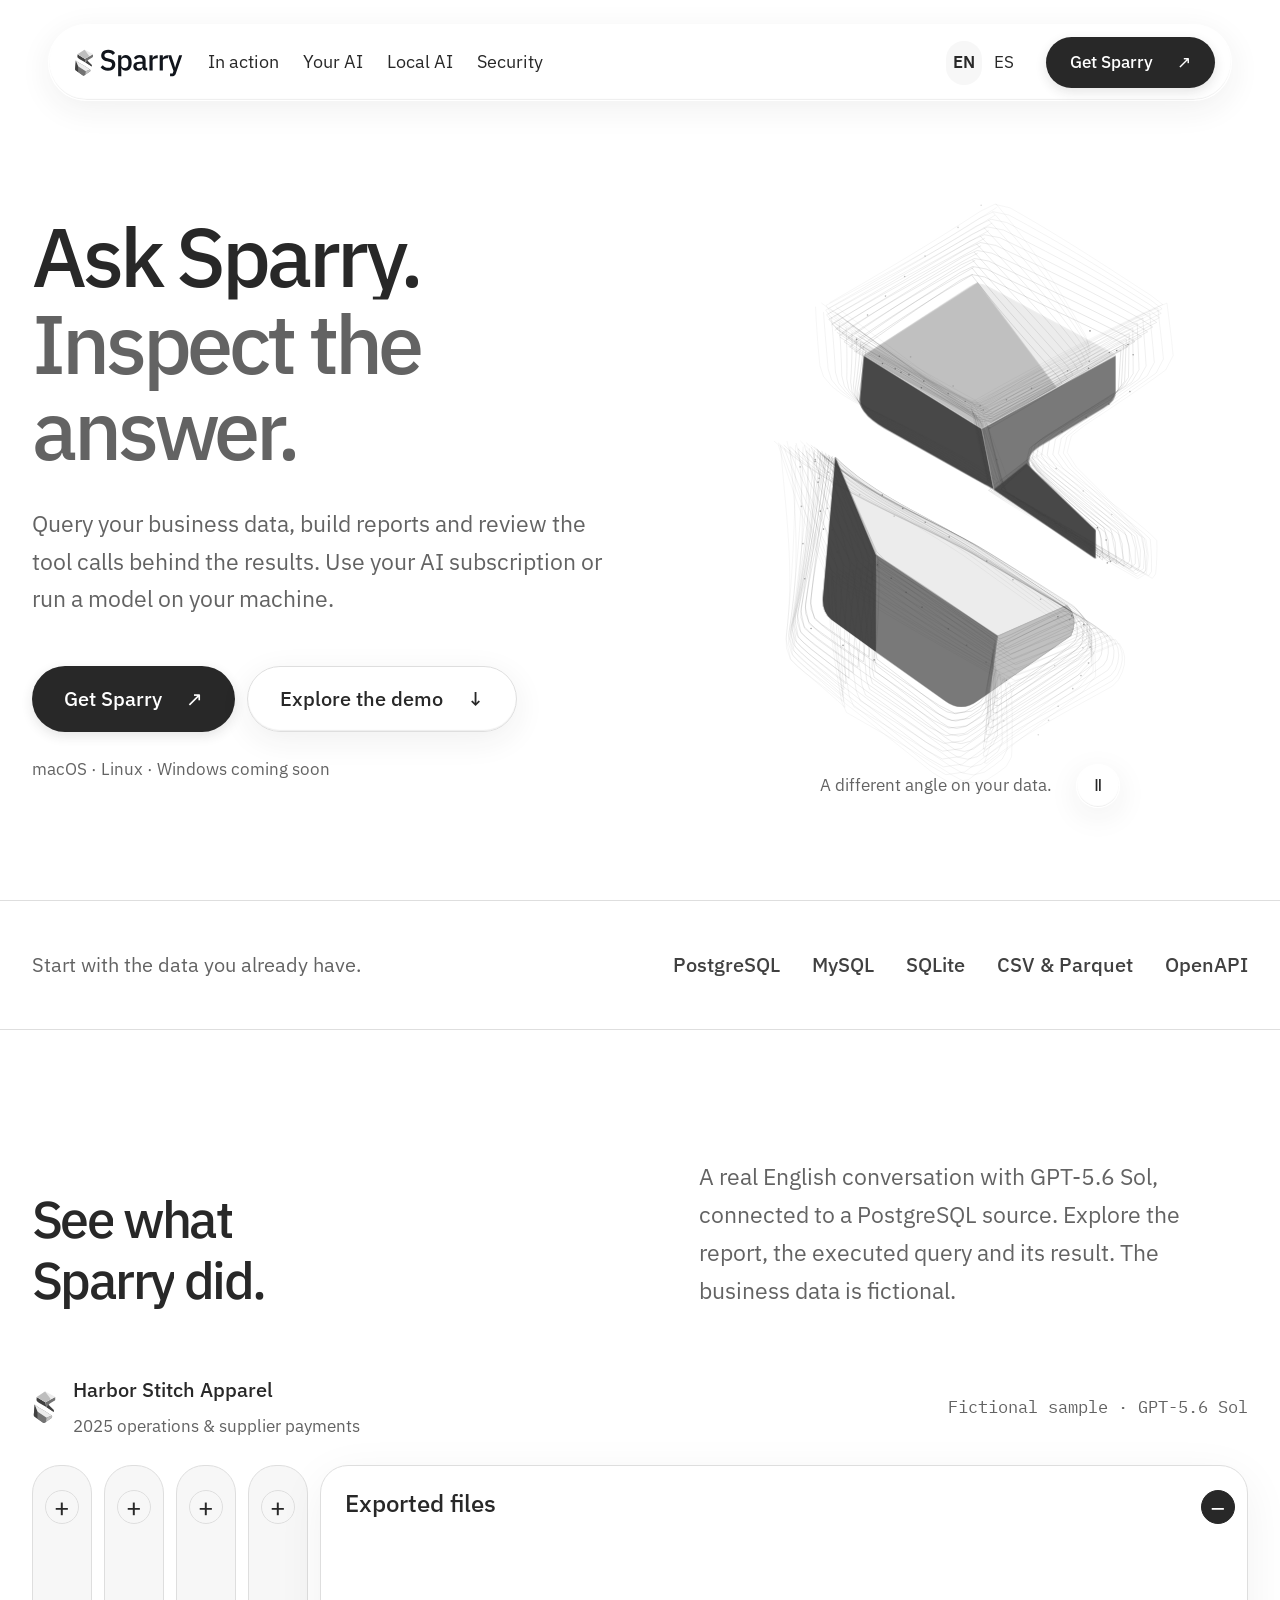
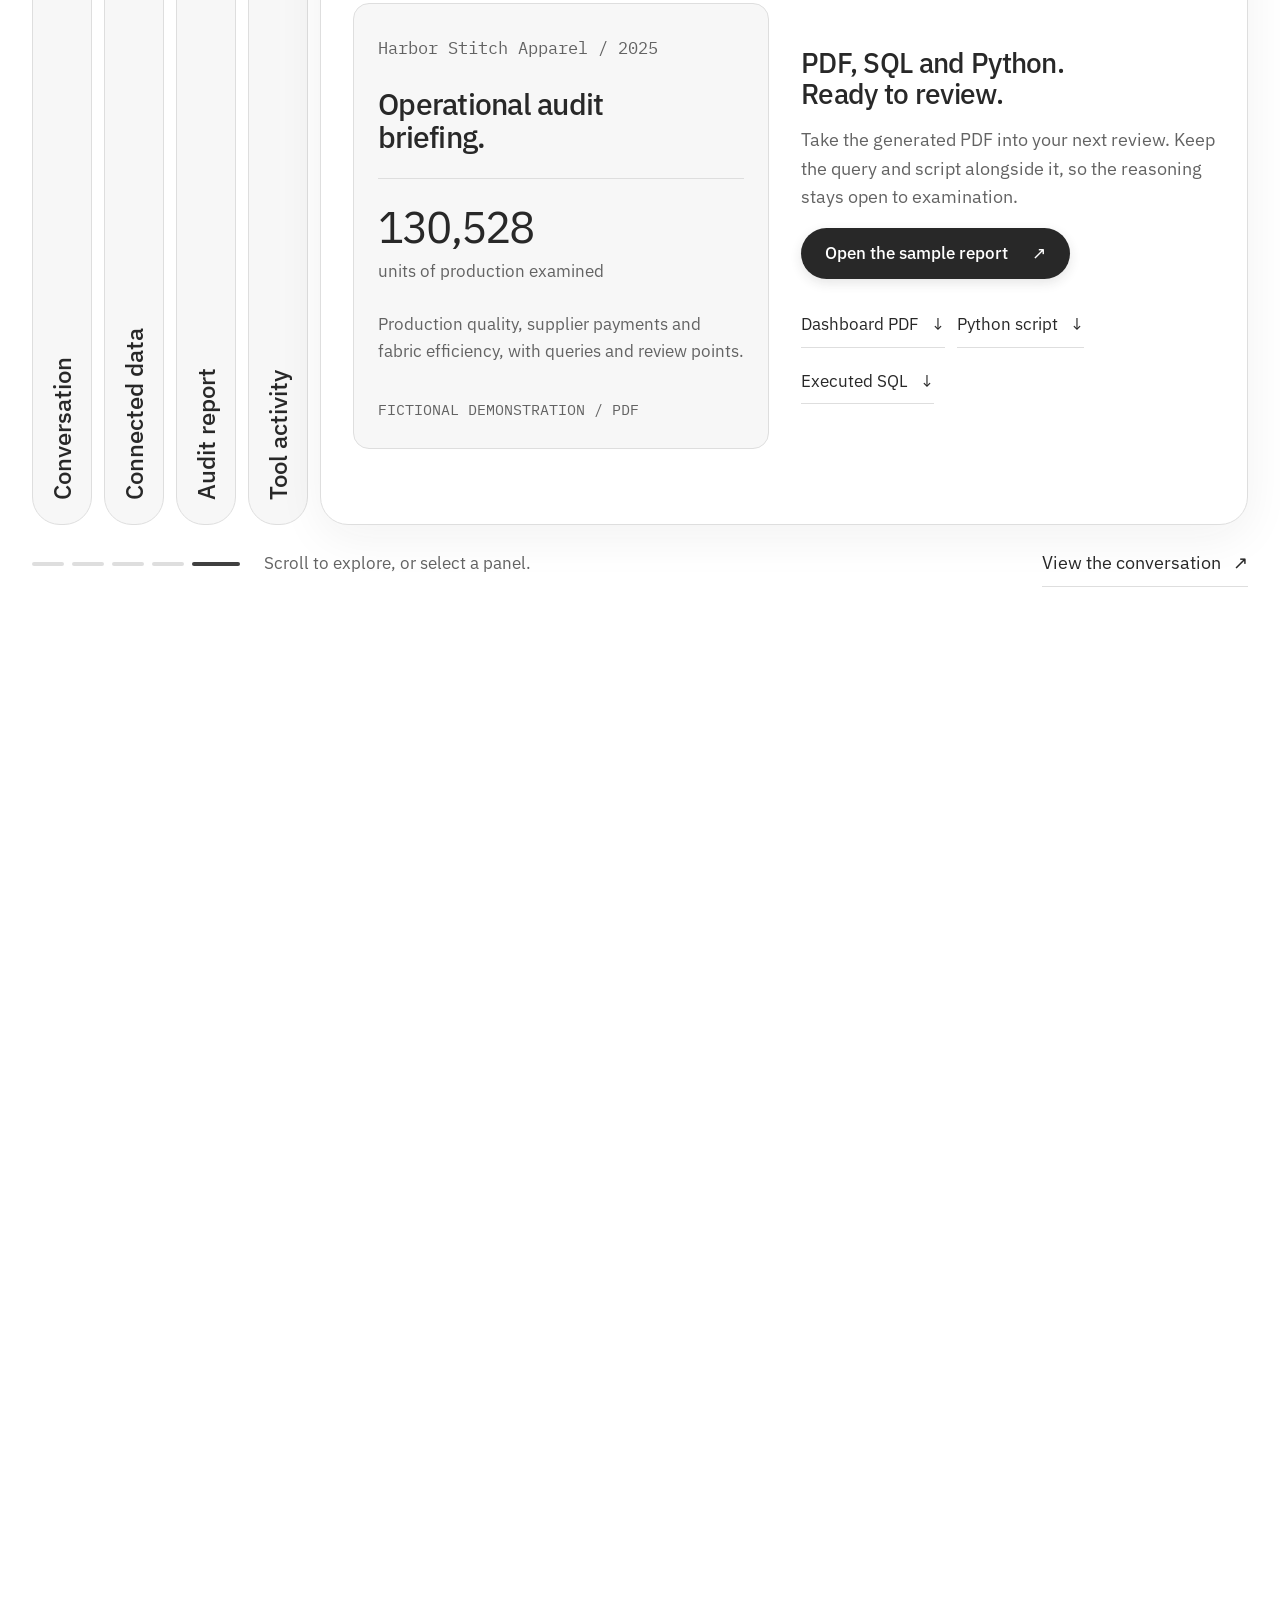
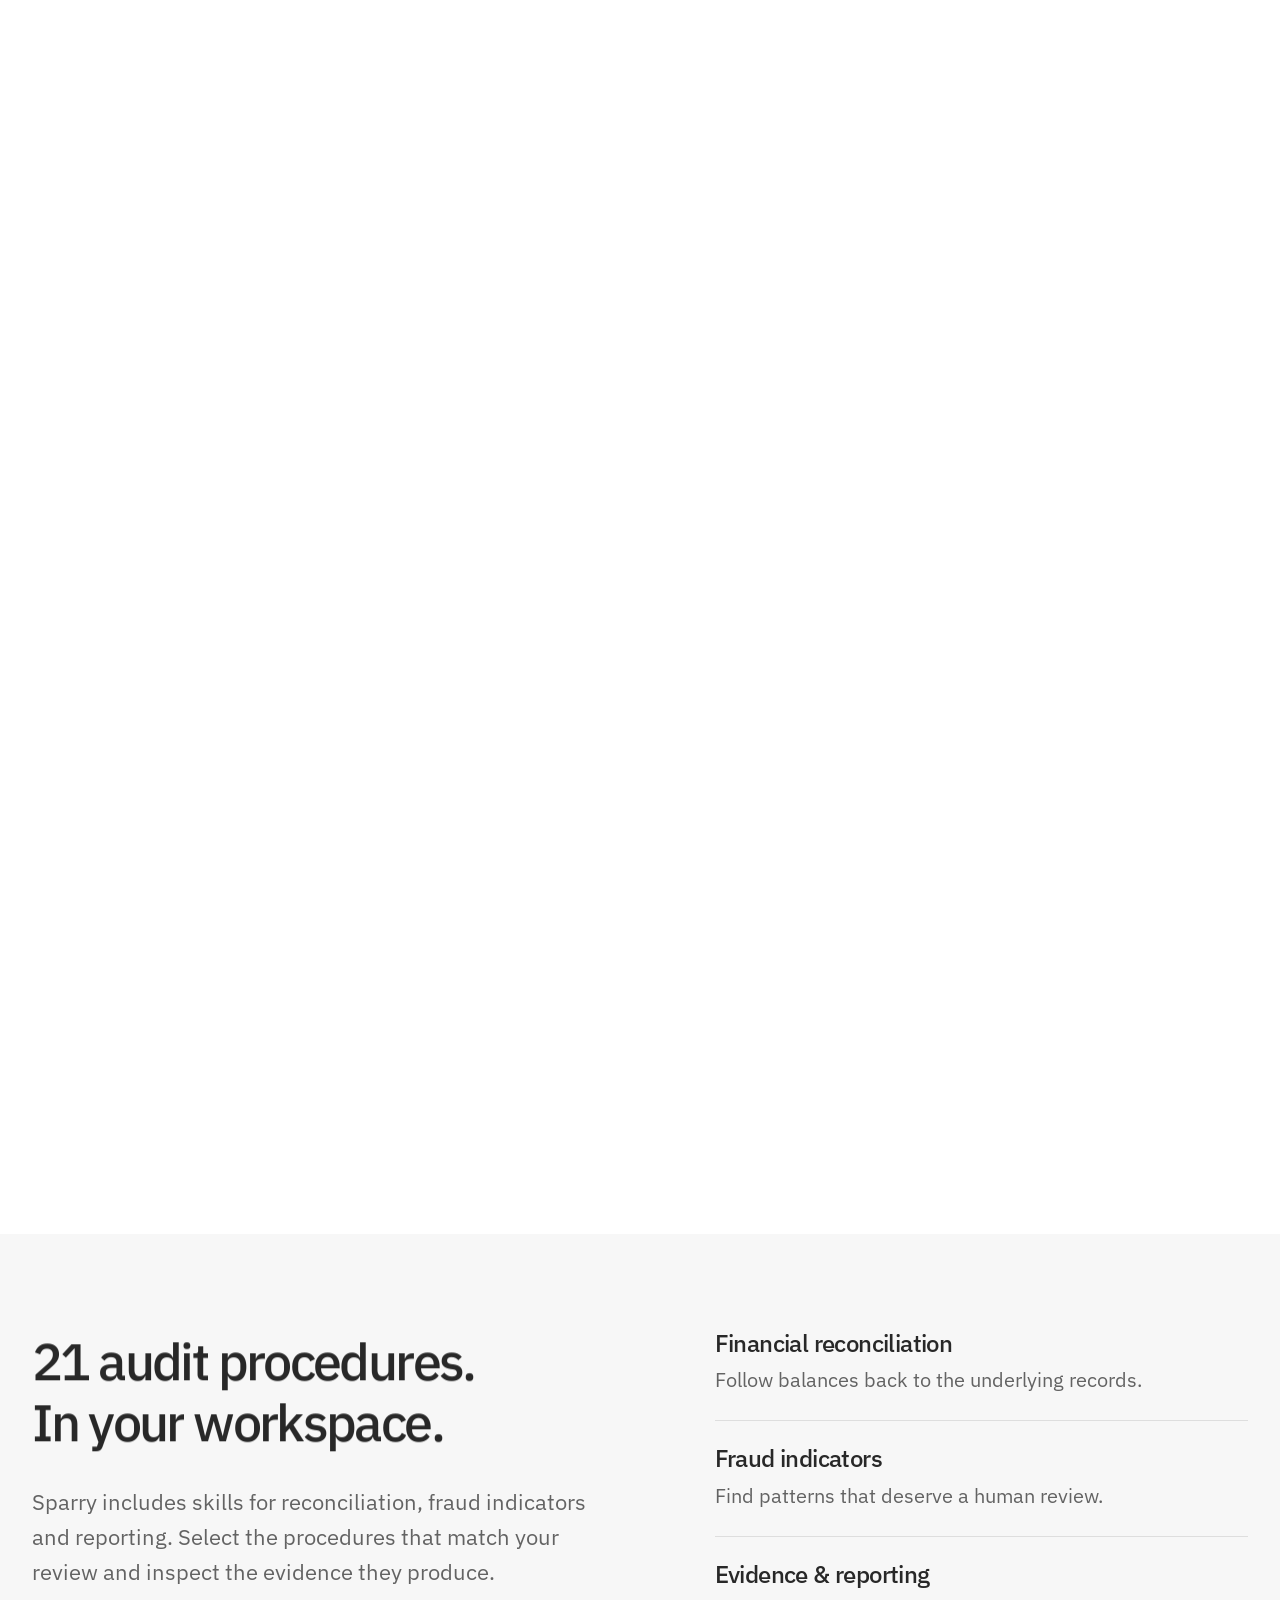
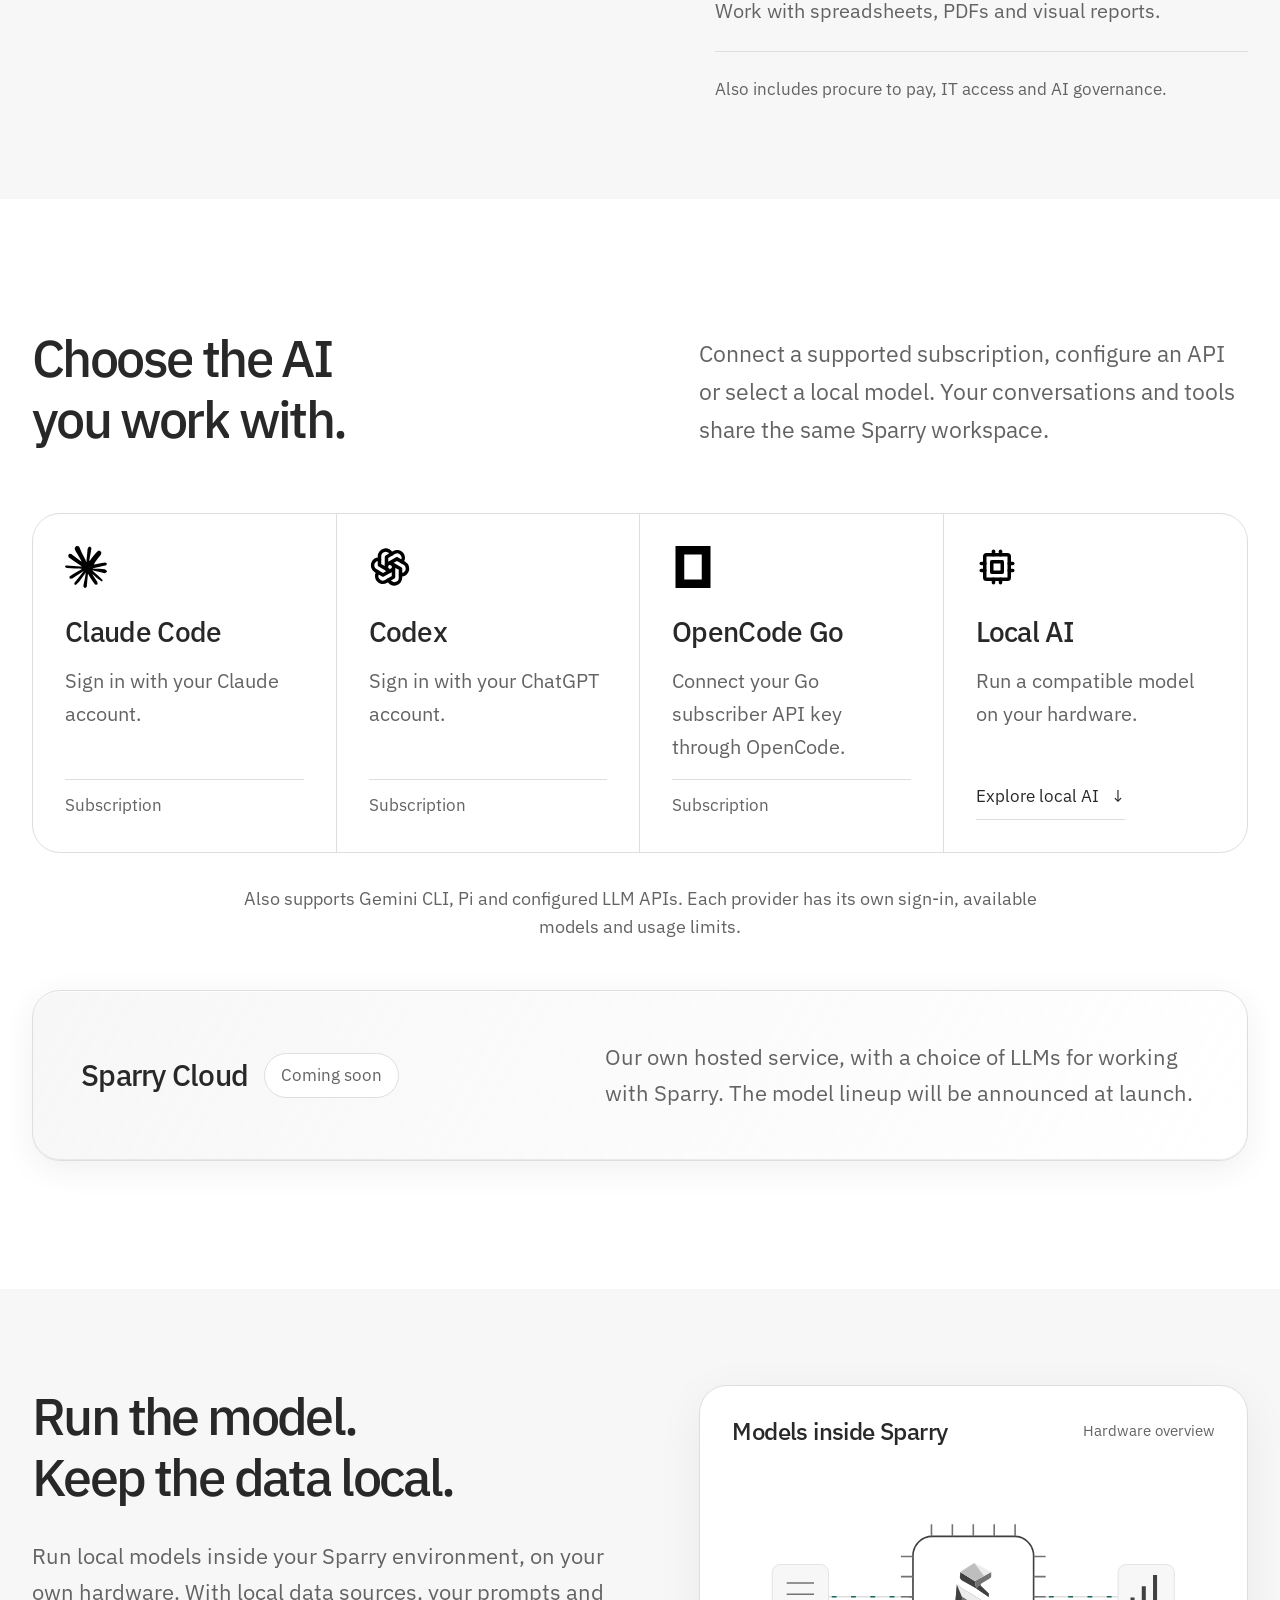
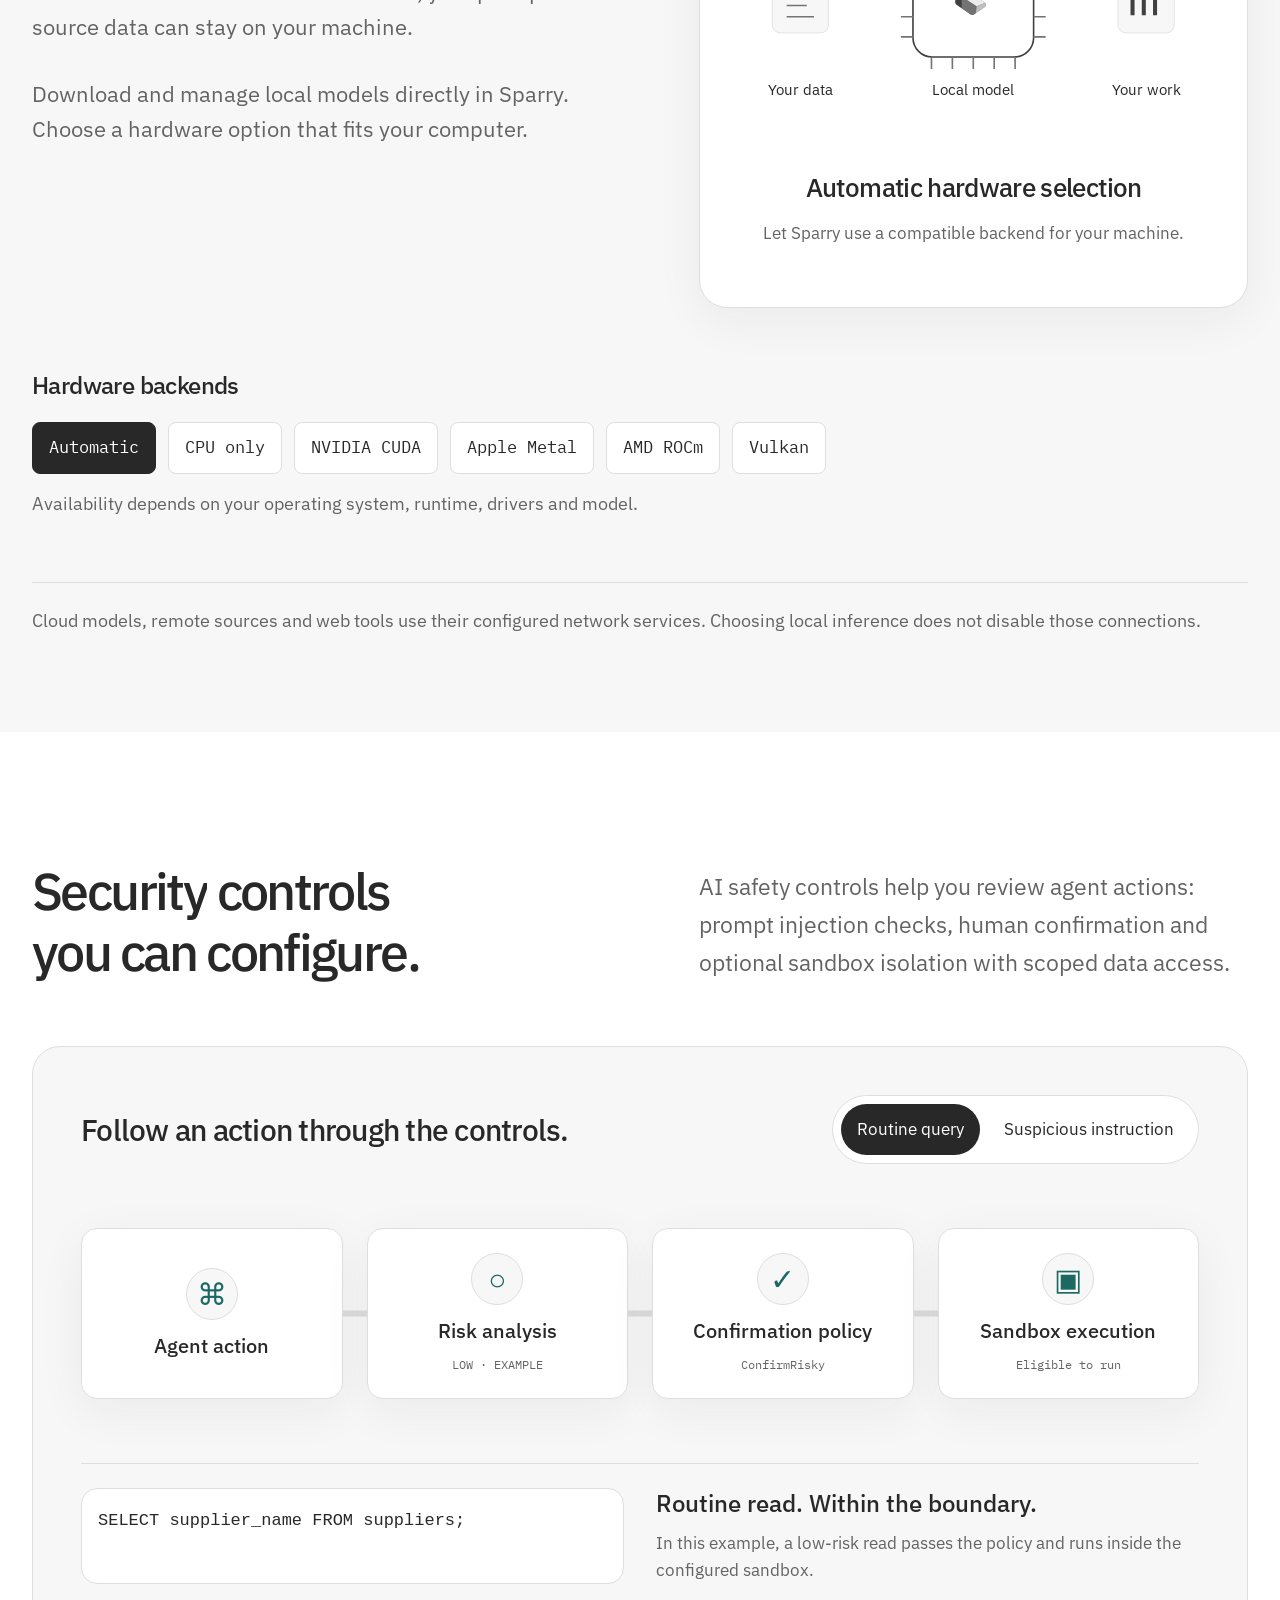
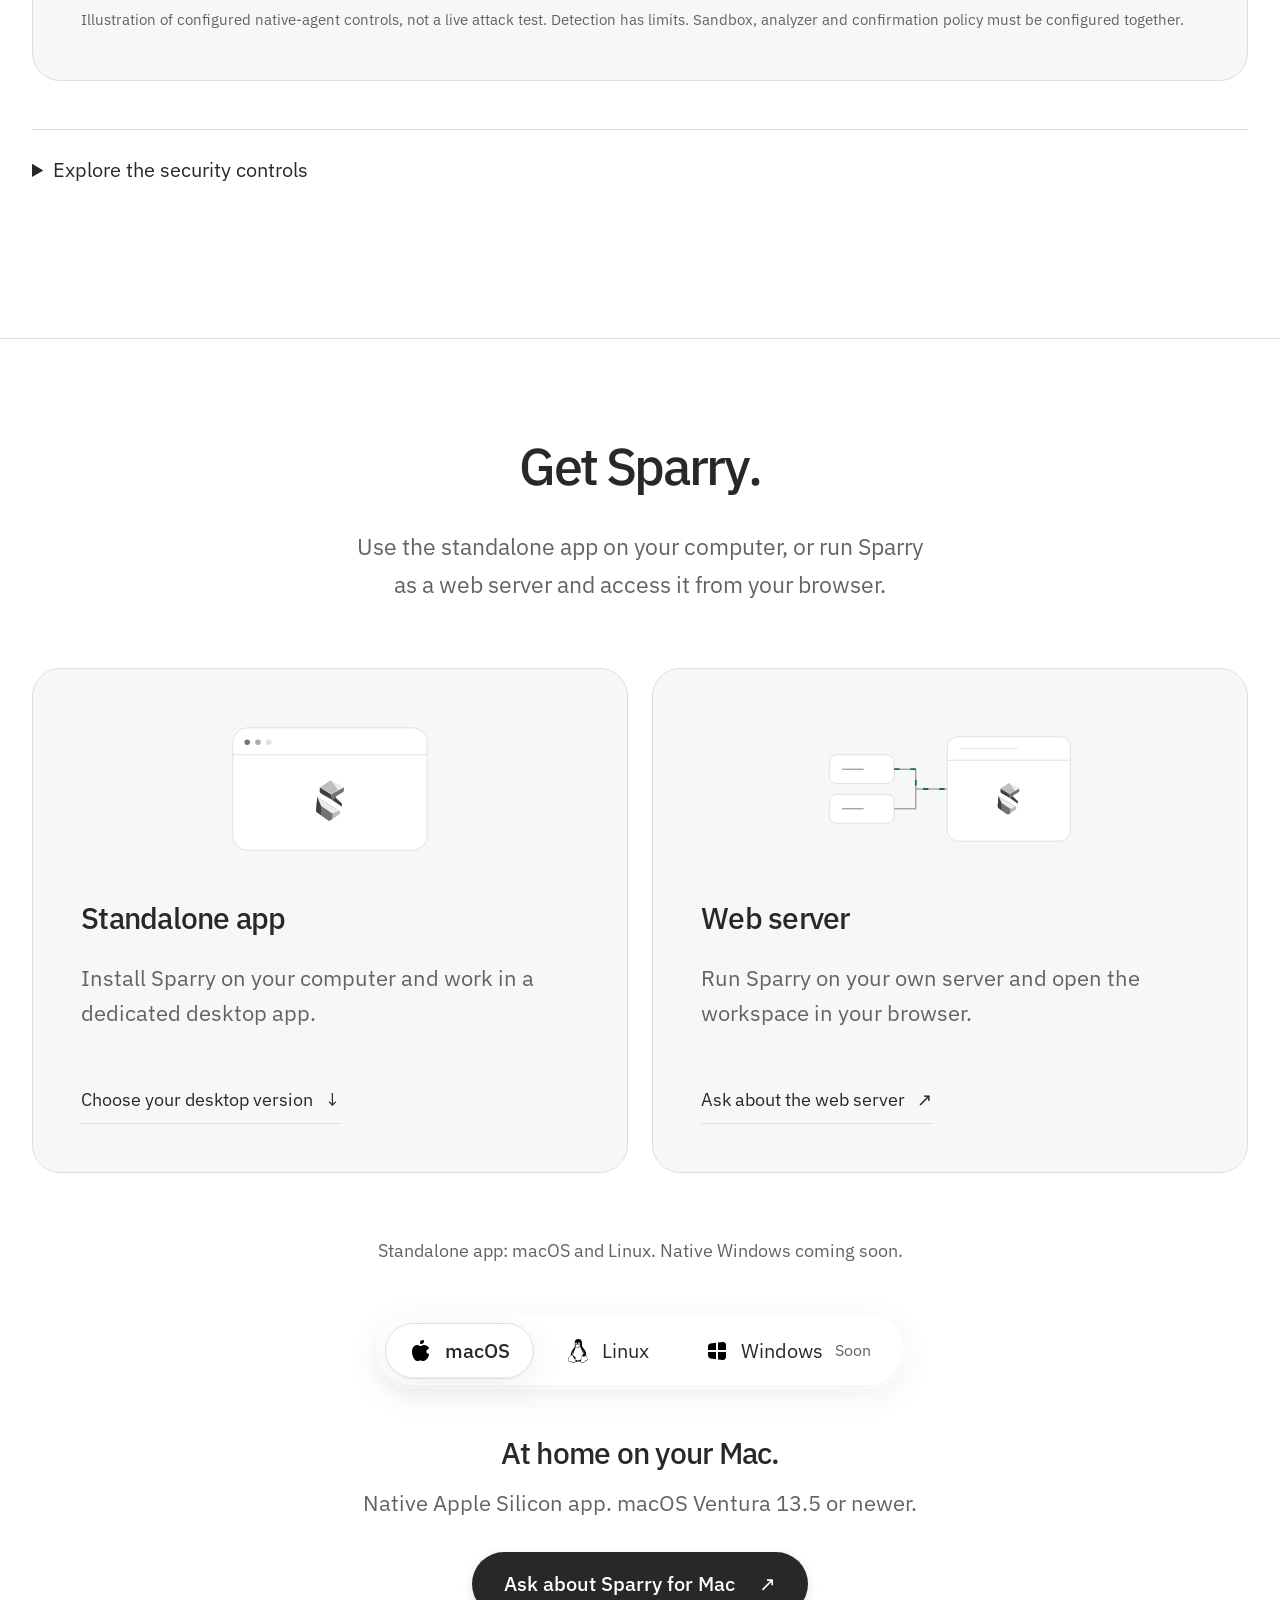
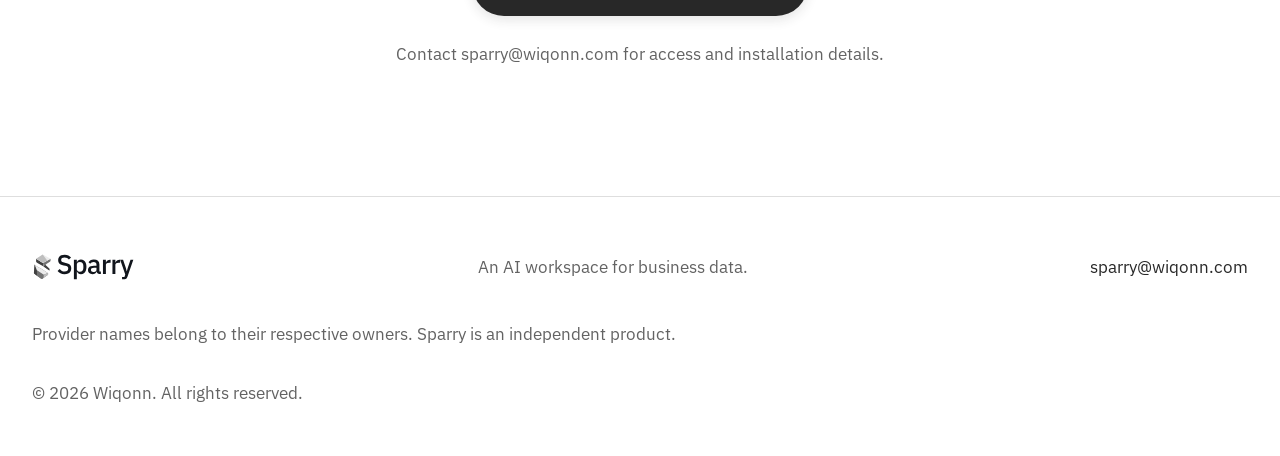
==== commit 6dc650bd: "fix: smooth landing animations and add localized copyright" ====
--- a/site/index.html
+++ b/site/index.html
@@ -27,11 +27,11 @@
       crossorigin
     />
     <link rel="stylesheet" href="styles.css?v=25b40e1c5fce" />
-    <link rel="stylesheet" href="experience.css?v=f1de7d2738f0" />
+    <link rel="stylesheet" href="experience.css?v=1d3f7ed43302" />
     <link rel="alternate" hreflang="en" href="https://sparry.wiqonn.com/" />
     <link rel="alternate" hreflang="es" href="https://sparry.wiqonn.com/index-es.html" />
     <script src="app.js?v=4ed0b9b707f3" defer></script>
-    <script src="motion.js?v=648257ed7df1" defer></script>
+    <script src="motion.js?v=74683f0a7229" defer></script>
     <link rel="canonical" href="https://sparry.wiqonn.com/" />
     <meta property="og:url" content="https://sparry.wiqonn.com/" />
     <link rel="alternate" hreflang="x-default" href="https://sparry.wiqonn.com/" />
@@ -1228,6 +1228,7 @@
         Provider names belong to their respective owners. Sparry is an
         independent product.
       </p>
+      <p class="footer-note">© 2026 Wiqonn. All rights reserved.</p>
     </footer>
     <dialog class="image-dialog" aria-labelledby="image-dialog-title">
       <div class="dialog-bar glass">
--- a/site/experience.css
+++ b/site/experience.css
@@ -67,15 +67,23 @@
     translate 450ms var(--ease),
     scale 450ms var(--ease);
 }
-.provider-grid article.is-in-view > .provider-logo {
+.provider-grid article.motion-ready > .provider-logo {
   animation: provider-logo-enter 1200ms var(--ease) both;
   animation-delay: calc(var(--provider-index) * 140ms);
-}
+  animation-play-state: paused;
+}
+.provider-grid article.motion-ready > p,
+.provider-grid article.motion-ready > .provider-kind,
+.provider-grid article.motion-ready > .text-link {
+  animation: provider-copy-enter 850ms var(--ease) both;
+  animation-delay: calc(180ms + var(--provider-index) * 140ms);
+  animation-play-state: paused;
+}
+.provider-grid article.is-in-view > .provider-logo,
 .provider-grid article.is-in-view > p,
 .provider-grid article.is-in-view > .provider-kind,
 .provider-grid article.is-in-view > .text-link {
-  animation: provider-copy-enter 850ms var(--ease) both;
-  animation-delay: calc(180ms + var(--provider-index) * 140ms);
+  animation-play-state: running;
 }
 @keyframes provider-logo-enter {
   from {
@@ -89,7 +97,7 @@
 }
 @keyframes provider-copy-enter {
   from {
-    opacity: 0.2;
+    opacity: 0;
     transform: translateY(18px);
   }
   to {
@@ -115,11 +123,17 @@
   );
   translate: -100% 0;
 }
-.cloud-offer.is-in-view::before {
+.cloud-offer.motion-ready::before {
   animation: cloud-light 1800ms var(--ease) 200ms both;
-}
+  animation-play-state: paused;
+}
+.cloud-offer.motion-ready > p {
+  animation: provider-copy-enter 1000ms var(--ease) 200ms both;
+  animation-play-state: paused;
+}
+.cloud-offer.is-in-view::before,
 .cloud-offer.is-in-view > p {
-  animation: provider-copy-enter 1000ms var(--ease) 200ms both;
+  animation-play-state: running;
 }
 @keyframes cloud-light {
   to {
@@ -165,14 +179,21 @@
   font-size: 1.125rem;
   margin-top: var(--s5);
 }
-.deployment-card.is-in-view .deployment-visual {
+.deployment-card.motion-ready .deployment-visual {
   animation: provider-logo-enter 1100ms var(--ease) both;
   animation-delay: calc(var(--provider-index) * 140ms);
-}
+  animation-play-state: paused;
+}
+.deployment-card.motion-ready > p,
+.deployment-card.motion-ready > .text-link {
+  animation: provider-copy-enter 850ms var(--ease) both;
+  animation-delay: calc(180ms + var(--provider-index) * 140ms);
+  animation-play-state: paused;
+}
+.deployment-card.is-in-view .deployment-visual,
 .deployment-card.is-in-view > p,
 .deployment-card.is-in-view > .text-link {
-  animation: provider-copy-enter 850ms var(--ease) both;
-  animation-delay: calc(180ms + var(--provider-index) * 140ms);
+  animation-play-state: running;
 }
 .deployment-signal {
   stroke-dasharray: 6 12;
@@ -627,22 +648,34 @@
   stroke-linecap: round;
   stroke-linejoin: round;
 }
-.security-feature.is-revealed .security-feature-icon {
+.security-feature.motion-ready .security-feature-icon {
   animation: security-icon-enter 850ms var(--ease) var(--security-delay) both;
-}
-.security-feature.is-revealed .security-feature-icon > * {
+  animation-play-state: paused;
+}
+.security-feature.motion-ready .security-feature-icon > * {
   stroke-dasharray: 1;
   animation: security-icon-draw 1000ms var(--ease) var(--security-delay) both;
-}
-.security-feature.is-revealed .type-letter {
+  animation-play-state: paused;
+}
+.security-feature.motion-ready .type-letter {
   animation: security-letter-enter 700ms var(--ease) both;
   animation-delay: calc(var(--security-delay) + var(--letter-index) * 10ms);
-}
+  animation-play-state: paused;
+}
+.security-feature.motion-ready > p,
+.security-feature.motion-ready > .feature-note,
+.security-feature.motion-ready > .text-link {
+  animation: provider-copy-enter 850ms var(--ease) both;
+  animation-delay: calc(var(--security-delay) + 160ms);
+  animation-play-state: paused;
+}
+.security-feature.is-revealed .security-feature-icon,
+.security-feature.is-revealed .security-feature-icon > *,
+.security-feature.is-revealed .type-letter,
 .security-feature.is-revealed > p,
 .security-feature.is-revealed > .feature-note,
 .security-feature.is-revealed > .text-link {
-  animation: provider-copy-enter 850ms var(--ease) both;
-  animation-delay: calc(var(--security-delay) + 160ms);
+  animation-play-state: running;
 }
 @keyframes security-icon-enter {
   from {
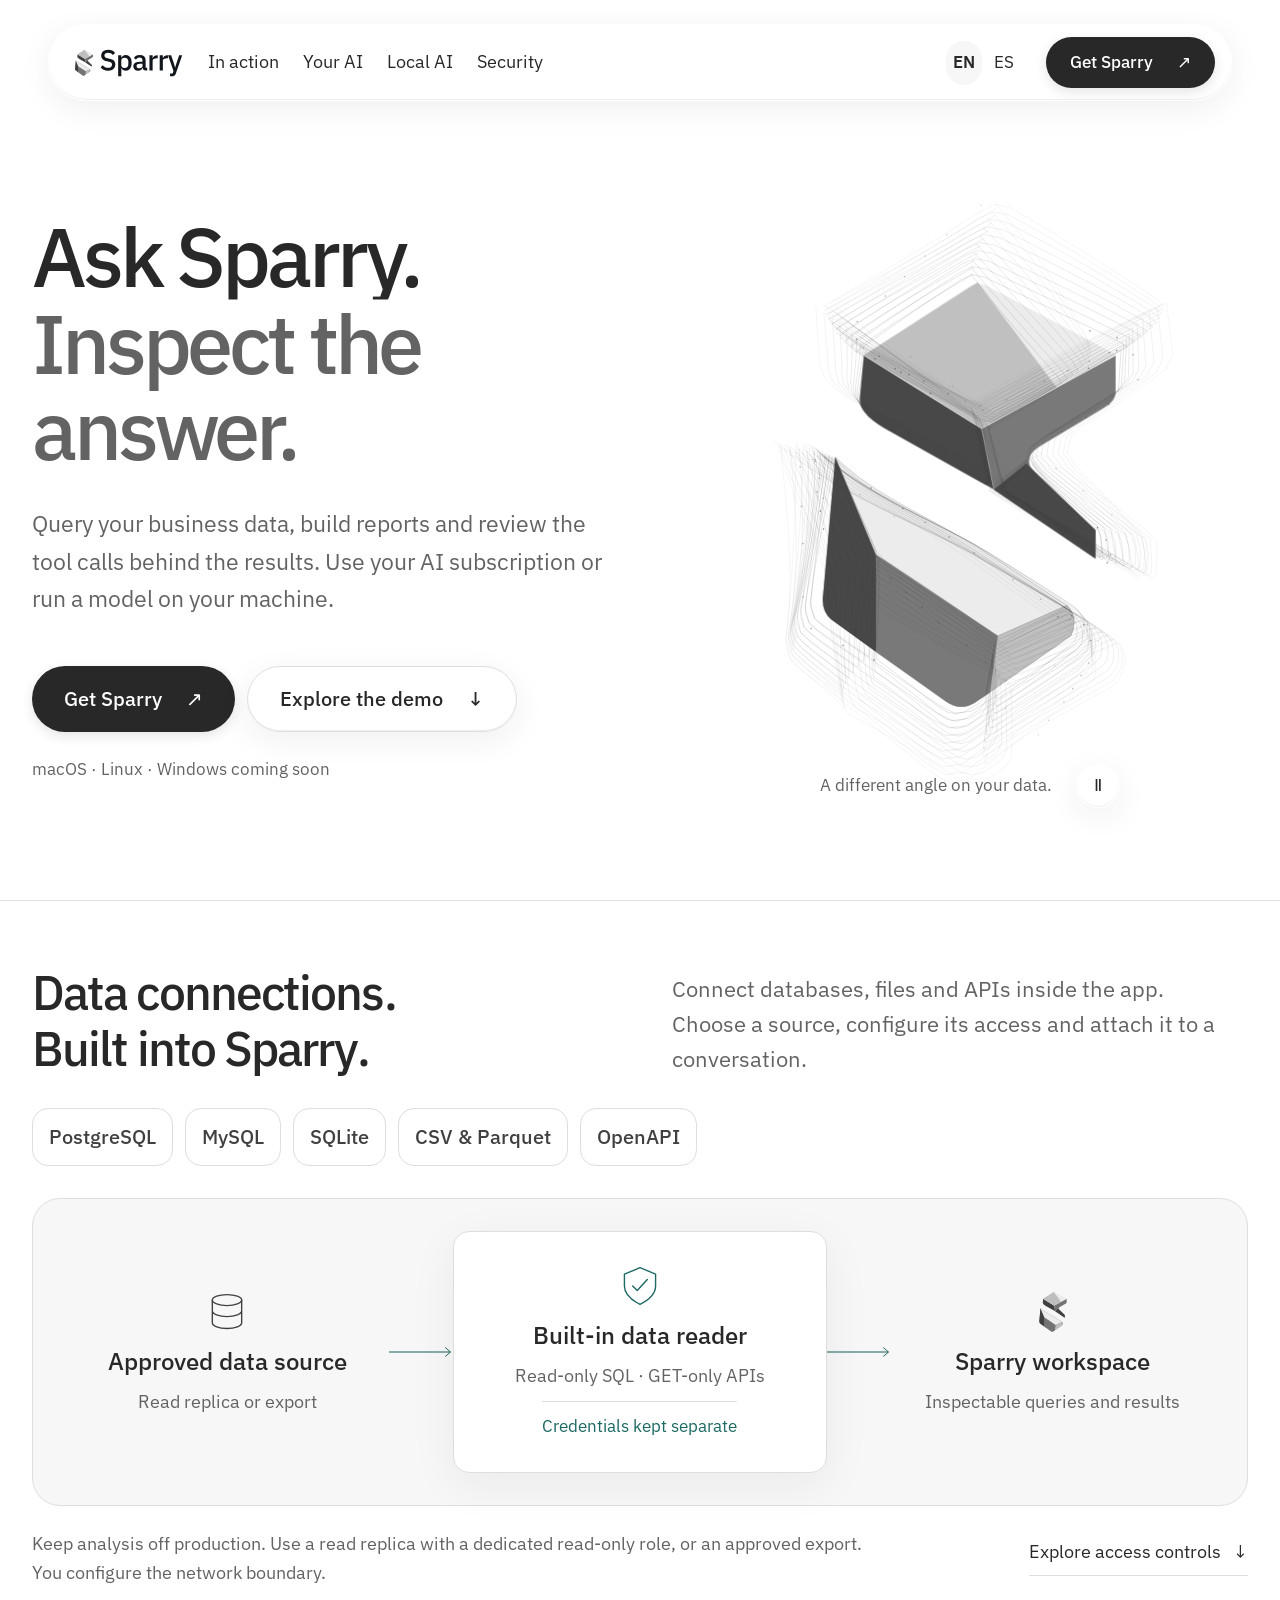
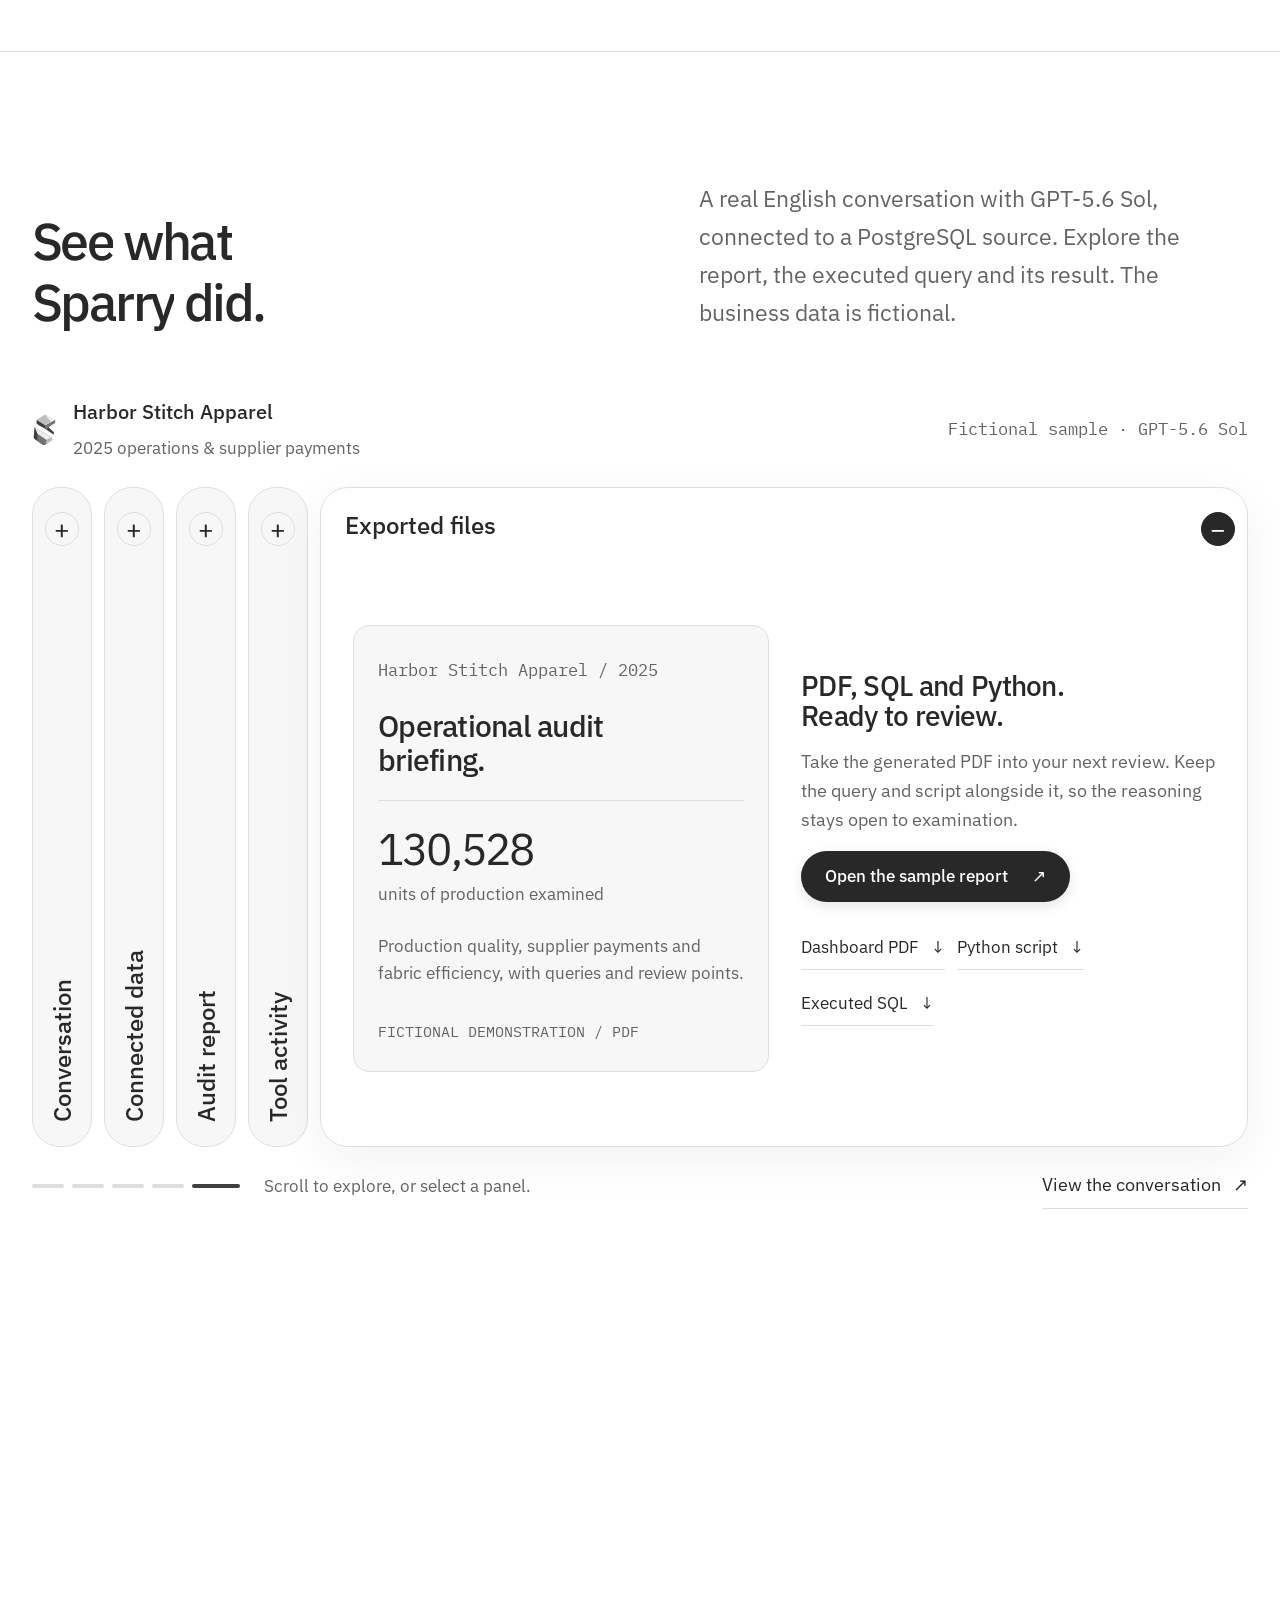
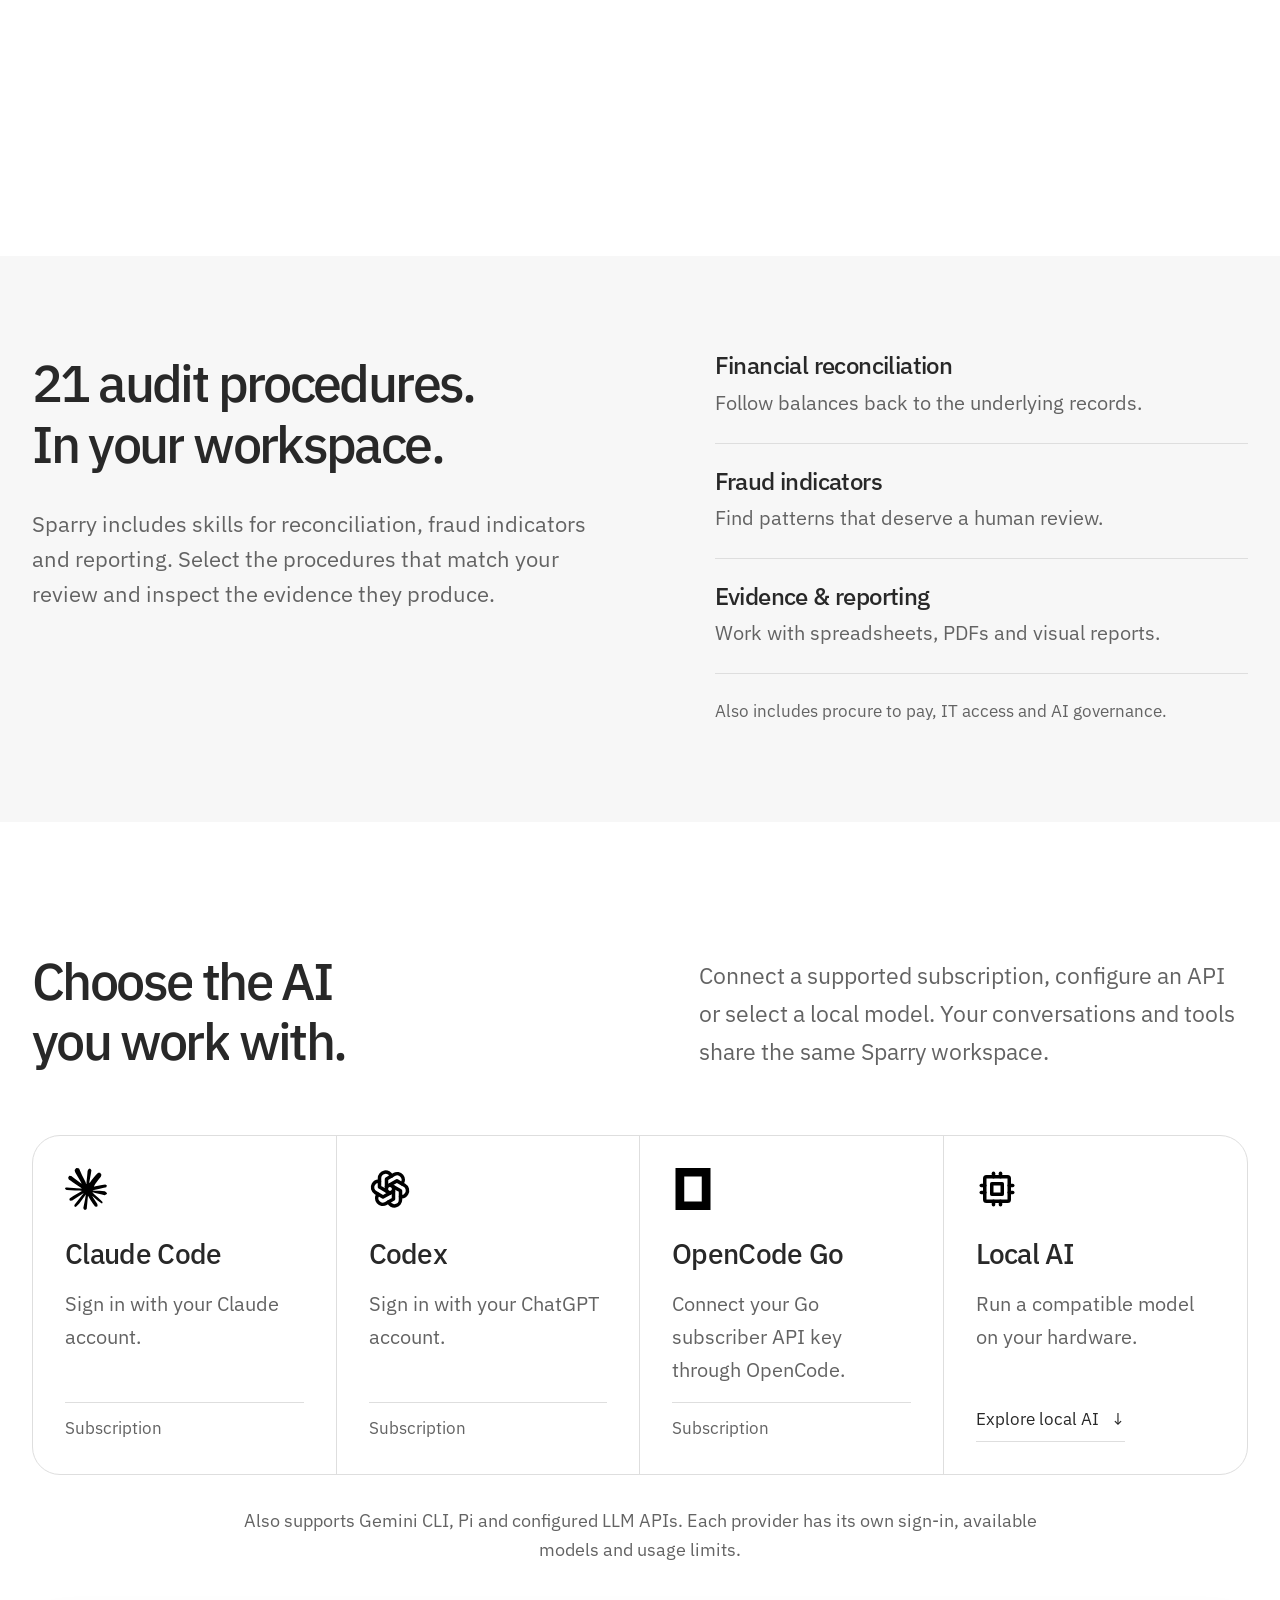
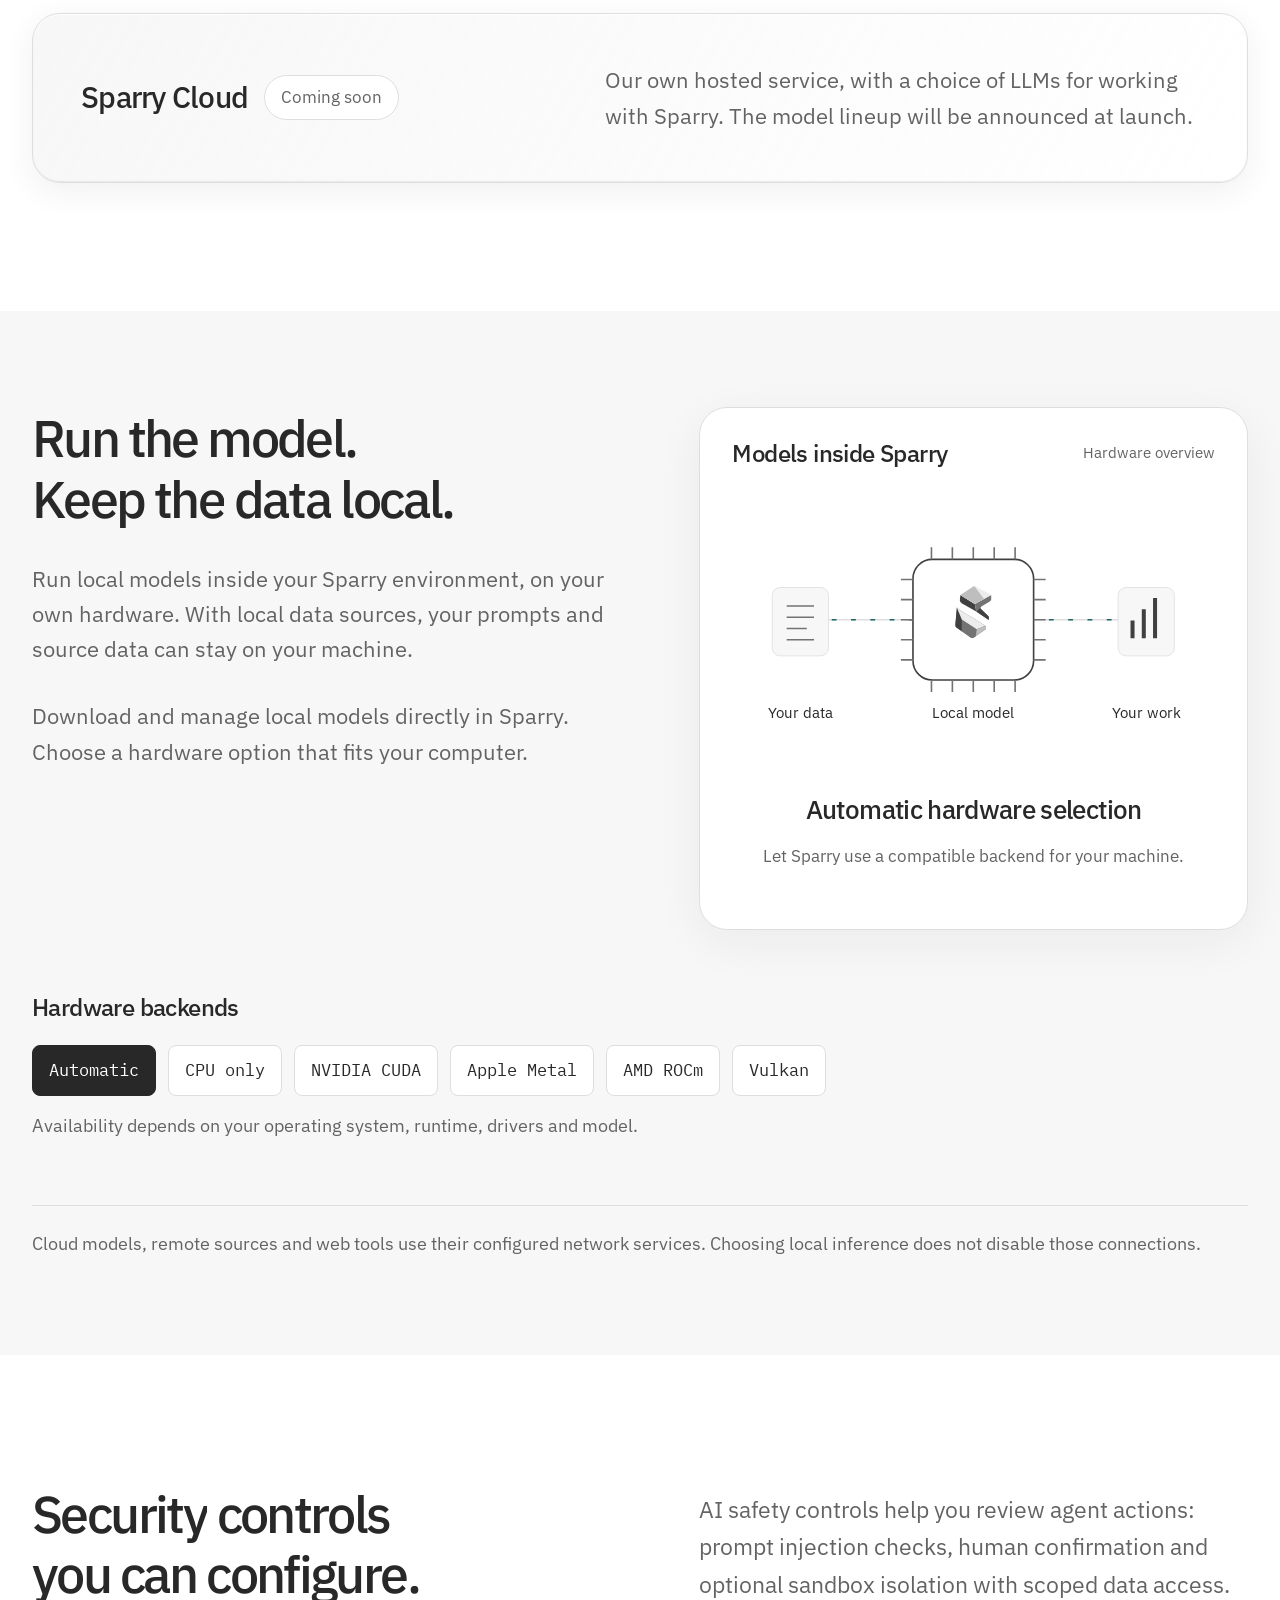
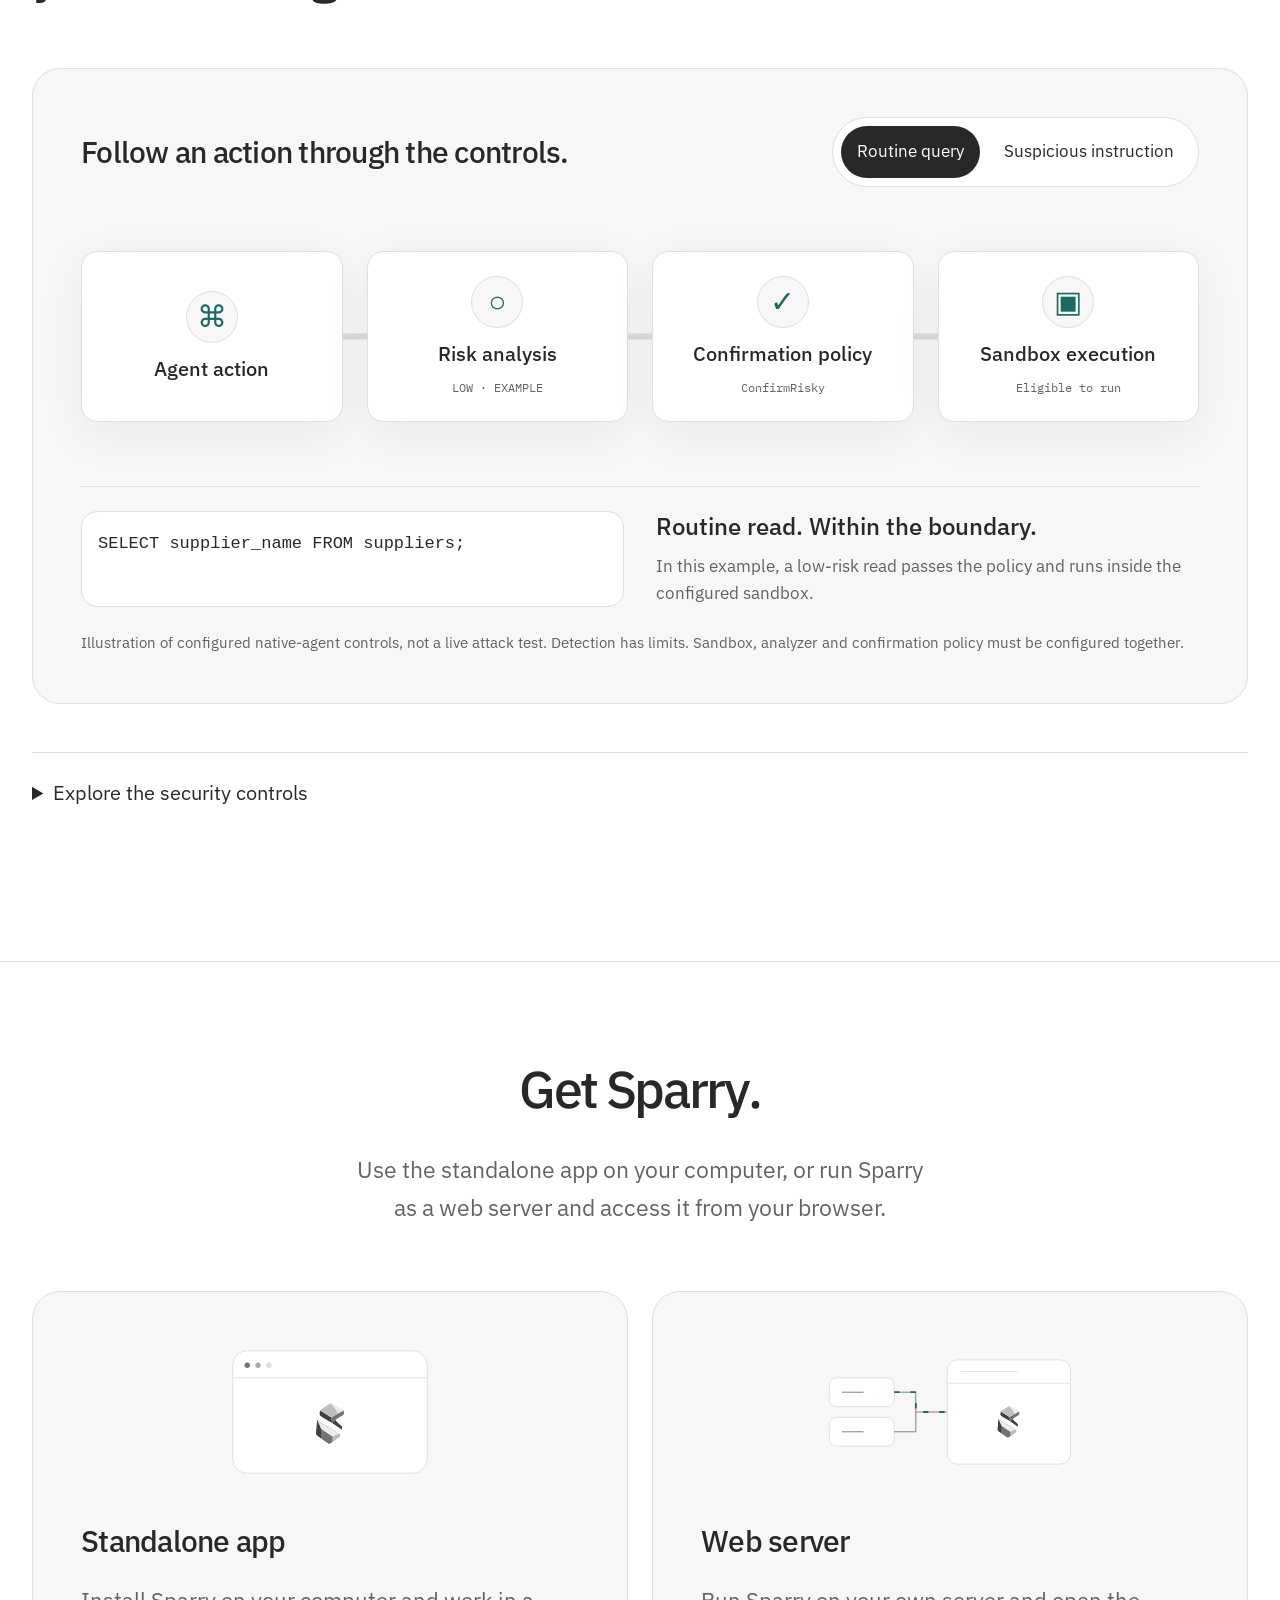
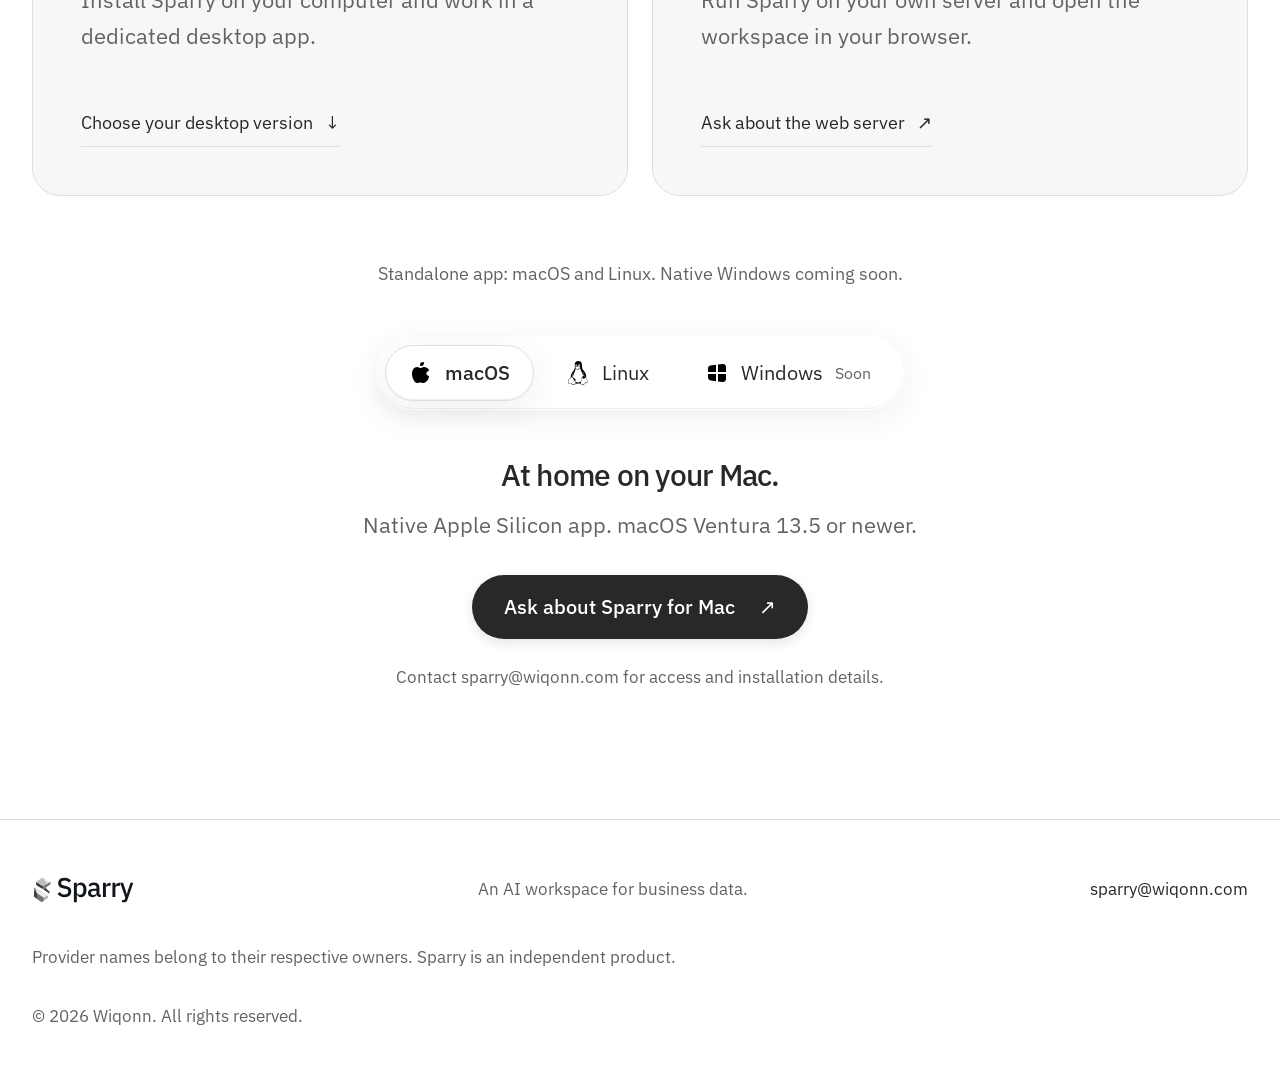
==== commit 6013312a: "feat: clarify built-in data connections and access controls" ====
--- a/site/index.html
+++ b/site/index.html
@@ -27,11 +27,11 @@
       crossorigin
     />
     <link rel="stylesheet" href="styles.css?v=25b40e1c5fce" />
-    <link rel="stylesheet" href="experience.css?v=1d3f7ed43302" />
+    <link rel="stylesheet" href="experience.css?v=3e266d626541" />
     <link rel="alternate" hreflang="en" href="https://sparry.wiqonn.com/" />
     <link rel="alternate" hreflang="es" href="https://sparry.wiqonn.com/index-es.html" />
     <script src="app.js?v=4ed0b9b707f3" defer></script>
-    <script src="motion.js?v=74683f0a7229" defer></script>
+    <script src="motion.js?v=d2ebc75cd15c" defer></script>
     <link rel="canonical" href="https://sparry.wiqonn.com/" />
     <meta property="og:url" content="https://sparry.wiqonn.com/" />
     <link rel="alternate" hreflang="x-default" href="https://sparry.wiqonn.com/" />
@@ -181,12 +181,88 @@
 
       <section
         class="source-strip section-wrap"
-        aria-label="Supported data sources"
+        id="data-connections"
+        aria-labelledby="sources-title"
       >
-        <p>Start with the data you already have.</p>
+        <div class="source-intro">
+          <h2 id="sources-title">Data connections.<br />Built into Sparry.</h2>
+          <p>
+            Connect databases, files and APIs inside the app. Choose a source,
+            configure its access and attach it to a conversation.
+          </p>
+        </div>
         <div class="source-names">
           <span>PostgreSQL</span><span>MySQL</span><span>SQLite</span
           ><span>CSV &amp; Parquet</span><span>OpenAPI</span>
+        </div>
+        <div
+          class="source-access-flow"
+          role="group"
+          aria-label="Illustration of a configured data connection"
+        >
+          <div class="source-node source-origin">
+            <svg viewBox="0 0 48 48" aria-hidden="true">
+              <ellipse cx="24" cy="11" rx="16" ry="6" />
+              <path
+                d="M8 11v25c0 3 7 6 16 6s16-3 16-6V11M8 23c0 3 7 6 16 6s16-3 16-6"
+              />
+            </svg>
+            <strong>Approved data source</strong>
+            <span>Read replica or export</span>
+          </div>
+          <svg
+            class="source-access-route"
+            viewBox="0 0 100 24"
+            aria-hidden="true"
+          >
+            <path d="M0 12H96m-8-7 8 7-8 7" />
+            <path
+              class="source-route-progress"
+              pathLength="1"
+              d="M0 12H96m-8-7 8 7-8 7"
+            />
+          </svg>
+          <div class="source-node source-reader">
+            <svg viewBox="0 0 48 48" aria-hidden="true">
+              <path d="M24 4 41 11v13c0 10-9 16-17 20C16 40 7 34 7 24V11Z" />
+              <path d="m16 24 5 5 11-12" />
+            </svg>
+            <strong>Built-in data reader</strong>
+            <span>Read-only SQL · GET-only APIs</span>
+            <span class="source-credential">Credentials kept separate</span>
+          </div>
+          <svg
+            class="source-access-route source-access-route-last"
+            viewBox="0 0 100 24"
+            aria-hidden="true"
+          >
+            <path d="M0 12H96m-8-7 8 7-8 7" />
+            <path
+              class="source-route-progress"
+              pathLength="1"
+              d="M0 12H96m-8-7 8 7-8 7"
+            />
+          </svg>
+          <div class="source-node source-workspace">
+            <img
+              src="assets/sparry-symbol-light.svg"
+              width="32"
+              height="44"
+              alt=""
+            />
+            <strong>Sparry workspace</strong>
+            <span>Inspectable queries and results</span>
+          </div>
+        </div>
+        <div class="source-access-footer">
+          <p>
+            Keep analysis off production. Use a read replica with a dedicated
+            read-only role, or an approved export. You configure the network
+            boundary.
+          </p>
+          <a class="text-link" href="#security"
+            >Explore access controls <span aria-hidden="true">↓</span></a
+          >
         </div>
       </section>
 
--- a/site/experience.css
+++ b/site/experience.css
@@ -144,6 +144,209 @@
   width: 24px;
   height: 24px;
   object-fit: contain;
+}
+.source-strip {
+  display: block;
+  padding-block: var(--s8);
+}
+.source-intro {
+  display: grid;
+  grid-template-columns: 1fr 1fr;
+  gap: var(--s8);
+  align-items: end;
+}
+.source-intro h2 {
+  font-size: clamp(2rem, 4vw, 3rem);
+  letter-spacing: -0.04em;
+}
+.source-intro > p {
+  max-width: 34rem;
+  font-size: 1.375rem;
+}
+.source-strip .source-names {
+  gap: var(--s3);
+  margin-block: var(--s6);
+  font-size: 1.25rem;
+}
+.source-names > span {
+  border: 1px solid var(--line);
+  border-radius: var(--radius-sm);
+  padding: var(--s3) var(--s4);
+}
+.source-access-flow {
+  display: grid;
+  grid-template-columns: 1fr 64px 1.15fr 64px 1fr;
+  align-items: center;
+  padding: var(--s6);
+  border: 1px solid var(--line);
+  border-radius: var(--radius);
+  background: var(--paper);
+}
+.source-node {
+  display: flex;
+  flex-direction: column;
+  align-items: center;
+  gap: var(--s3);
+  text-align: center;
+  min-width: 0;
+  padding: var(--s5) var(--s3);
+}
+.source-node > svg {
+  width: 44px;
+  height: 44px;
+  fill: none;
+  stroke: var(--graphite);
+  stroke-width: 1.5;
+  stroke-linecap: round;
+  stroke-linejoin: round;
+}
+.source-node > img {
+  height: 44px;
+  width: 32px;
+  object-fit: contain;
+}
+.source-node > strong {
+  font-size: 1.5rem;
+  font-weight: 500;
+  line-height: 1.25;
+}
+.source-node > span {
+  color: var(--muted);
+  font-size: 1.125rem;
+  line-height: 1.5;
+}
+.source-reader {
+  --source-step: 1;
+  background: var(--white);
+  border: 1px solid var(--line);
+  border-radius: var(--radius-sm);
+  padding: var(--s6) var(--s4);
+  box-shadow: var(--shadow);
+}
+.source-reader > svg {
+  stroke: var(--teal);
+}
+.source-reader > .source-credential {
+  font-size: 1.0625rem;
+  color: var(--teal);
+  padding-top: var(--s3);
+  border-top: 1px solid var(--line);
+}
+.source-workspace {
+  --source-step: 2;
+}
+.source-access-route {
+  width: 100%;
+  height: 24px;
+  fill: none;
+  stroke: var(--line);
+  stroke-width: 1.5;
+}
+.source-route-progress {
+  stroke: var(--teal);
+  stroke-dasharray: 1;
+}
+.source-access-flow.motion-ready .source-node {
+  animation: source-node-enter 850ms var(--ease) both;
+  animation-delay: calc(var(--source-step, 0) * 300ms);
+  animation-play-state: paused;
+}
+.source-access-flow.motion-ready .source-route-progress {
+  animation: source-route-enter 1000ms var(--ease) 300ms both;
+  animation-play-state: paused;
+}
+.source-access-flow.motion-ready
+  .source-access-route-last
+  .source-route-progress {
+  animation-delay: 650ms;
+}
+.source-access-flow.is-in-view .source-node,
+.source-access-flow.is-in-view .source-route-progress {
+  animation-play-state: running;
+}
+@keyframes source-node-enter {
+  from {
+    opacity: 0;
+    transform: translateY(12px);
+  }
+  to {
+    opacity: 1;
+    transform: none;
+  }
+}
+@keyframes source-route-enter {
+  from {
+    stroke-dashoffset: 1;
+  }
+  to {
+    stroke-dashoffset: 0;
+  }
+}
+.source-access-footer {
+  display: flex;
+  justify-content: space-between;
+  align-items: start;
+  gap: var(--s7);
+  margin-top: var(--s5);
+}
+.source-access-footer > p {
+  font-size: 1.125rem;
+  max-width: 52rem;
+}
+.source-access-footer > a {
+  flex-shrink: 0;
+}
+@media (max-width: 1000px) {
+  .source-access-flow {
+    grid-template-columns: 1fr 40px 1.15fr 40px 1fr;
+    padding: var(--s4);
+  }
+  .source-access-footer {
+    gap: var(--s5);
+    flex-direction: column;
+  }
+}
+@media (max-width: 700px) {
+  .source-strip {
+    padding-block: var(--s7);
+  }
+  .source-intro {
+    grid-template-columns: 1fr;
+    gap: var(--s5);
+  }
+  .source-strip .source-names {
+    font-size: 1.125rem;
+  }
+  .source-access-flow {
+    grid-template-columns: 1fr;
+  }
+  .source-node {
+    display: grid;
+    grid-template-columns: 40px 1fr;
+    column-gap: var(--s4);
+    row-gap: var(--s2);
+    text-align: left;
+    padding: var(--s5) var(--s4);
+  }
+  .source-node > svg,
+  .source-node > img {
+    grid-row: 1 / span 3;
+    align-self: center;
+    justify-self: center;
+    max-width: 40px;
+  }
+  .source-node > strong,
+  .source-node > span {
+    grid-column: 2;
+  }
+  .source-node > strong {
+    font-size: 1.375rem;
+  }
+  .source-access-route {
+    width: 56px;
+    margin: var(--s3) auto;
+    rotate: 90deg;
+  }
 }
 .deployment-options {
   display: grid;
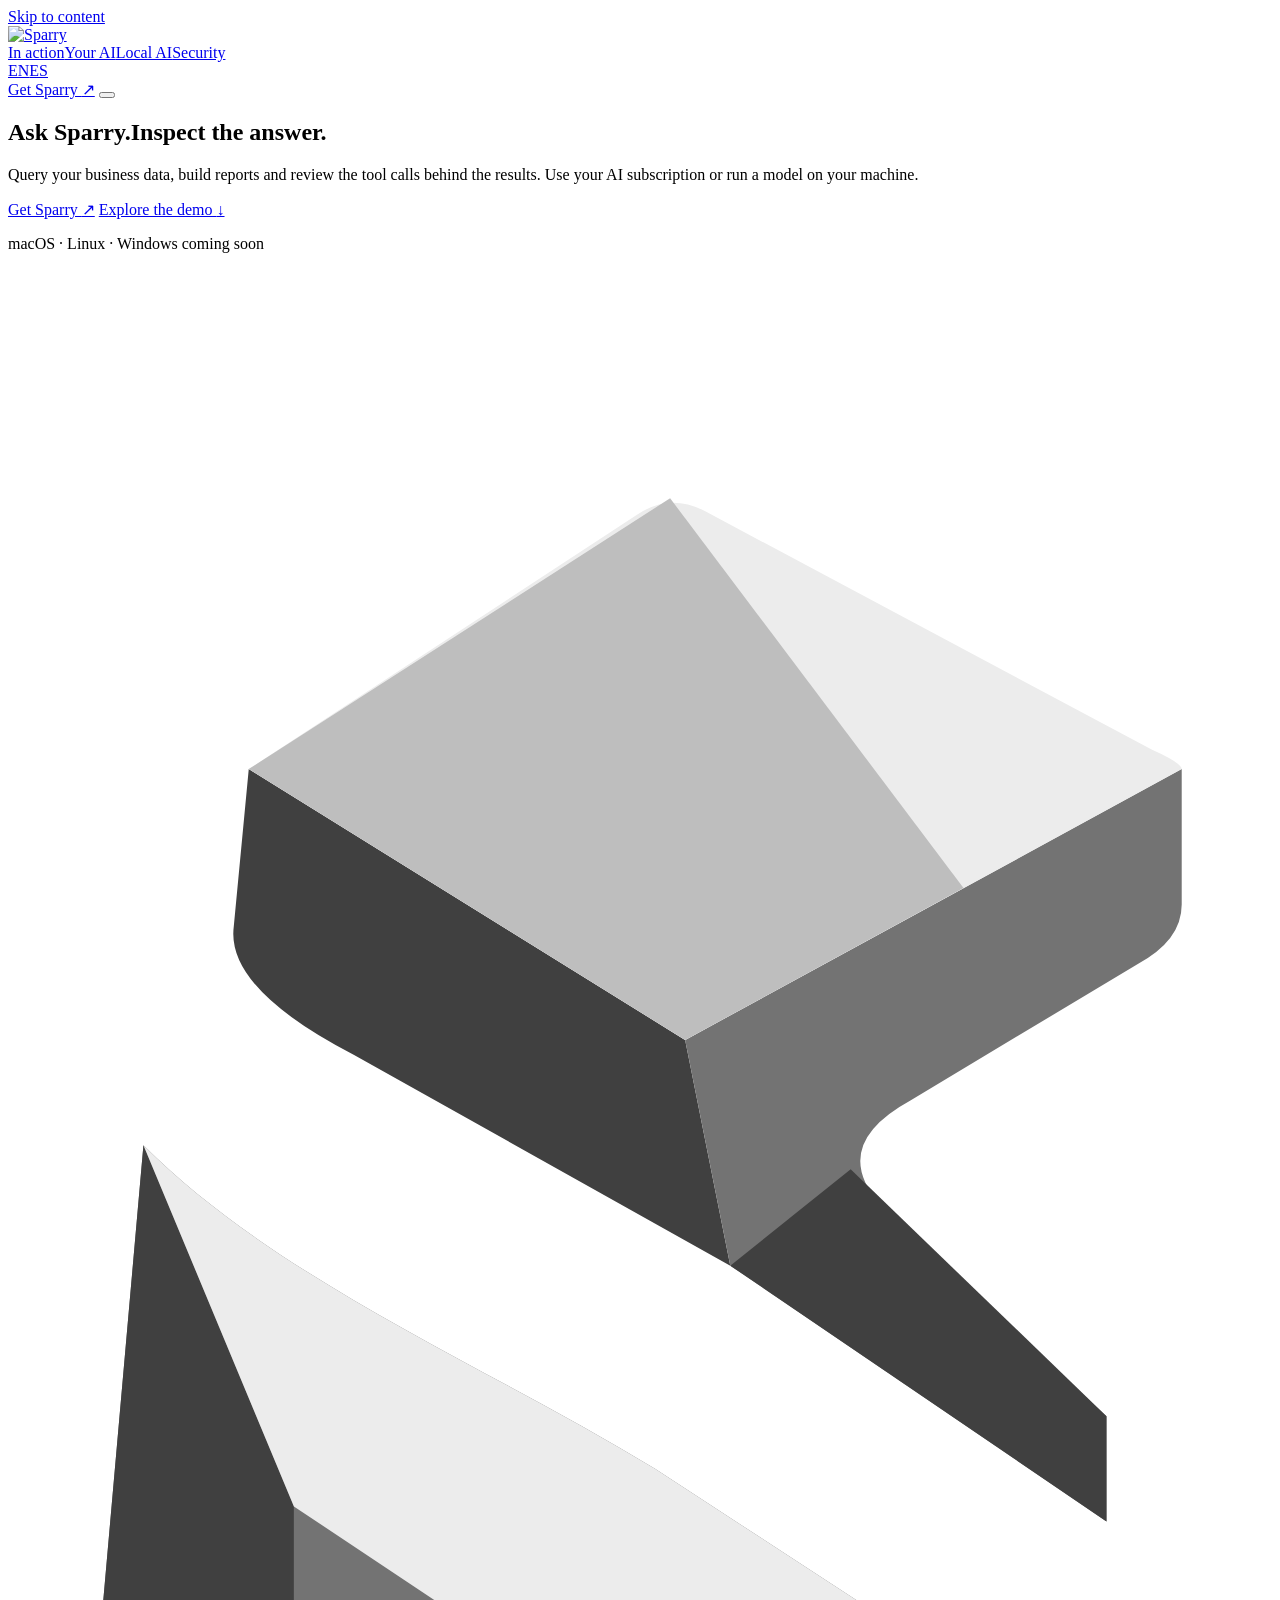
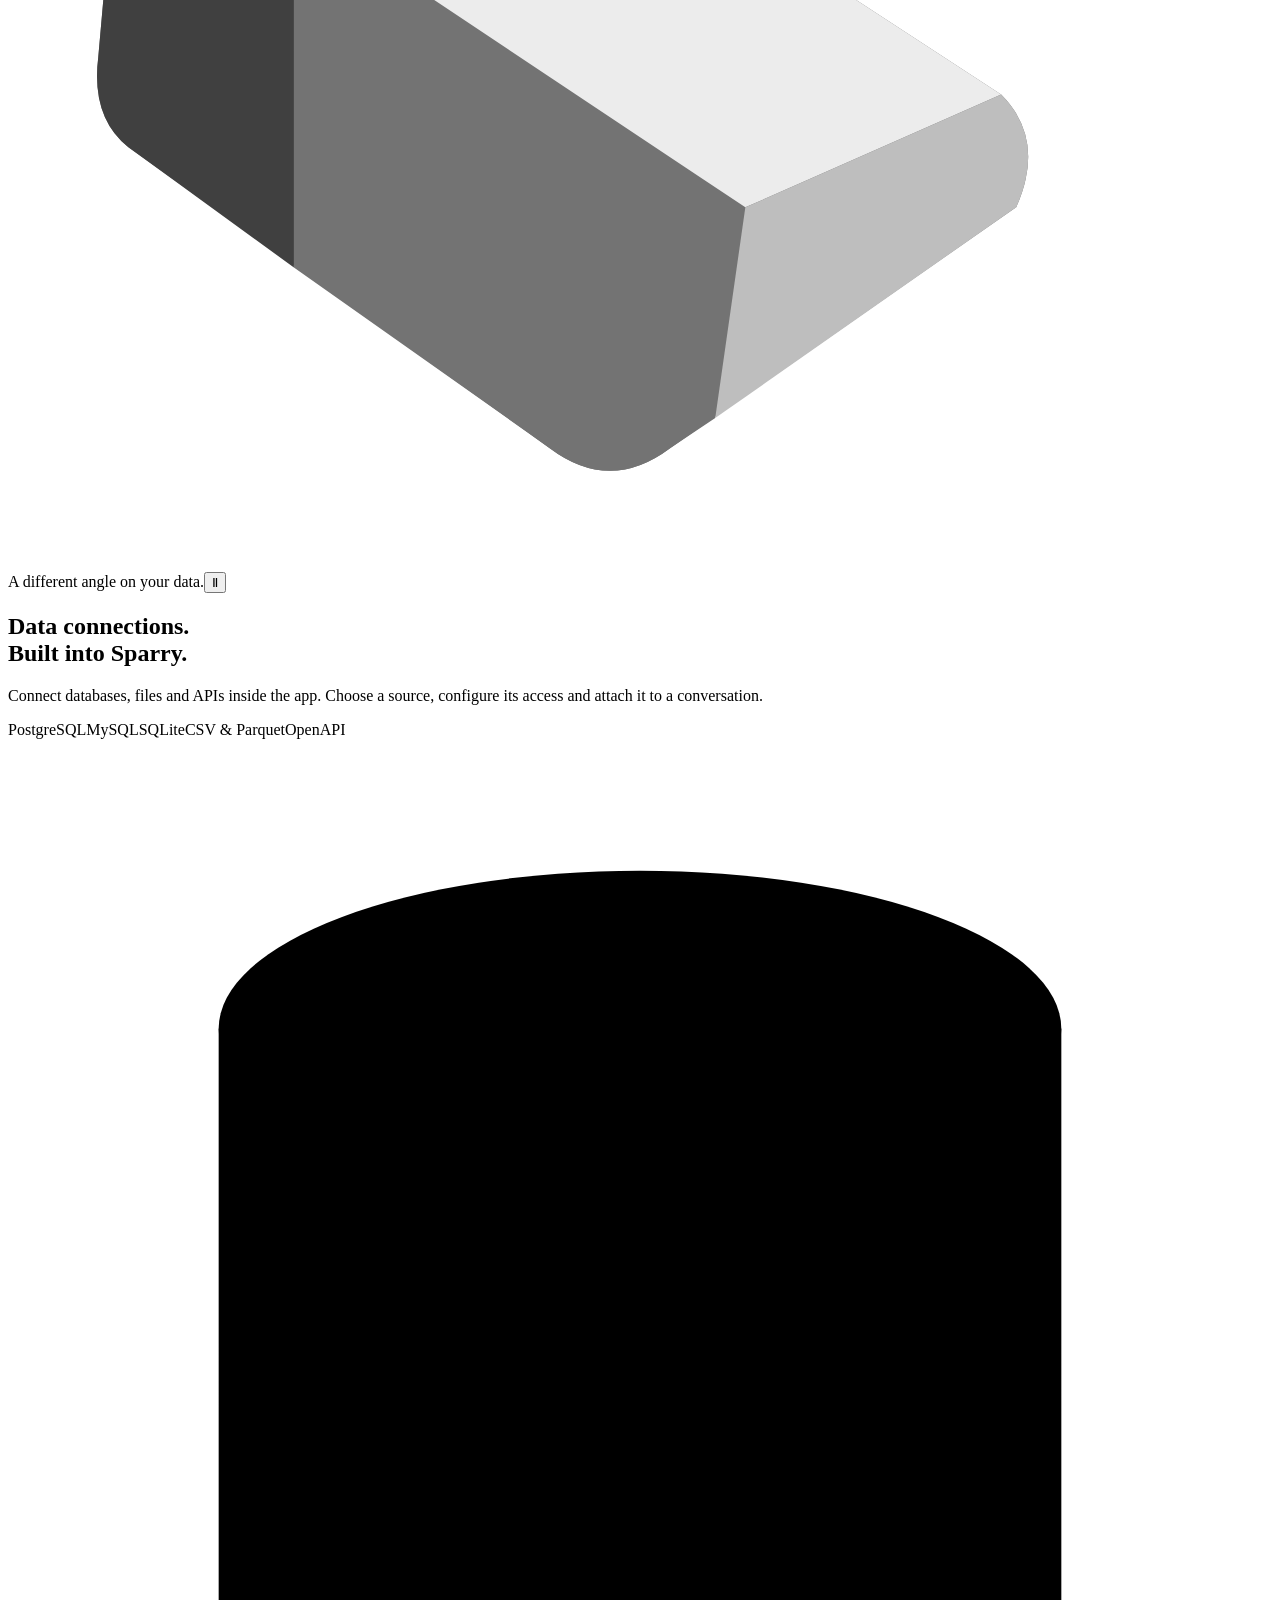
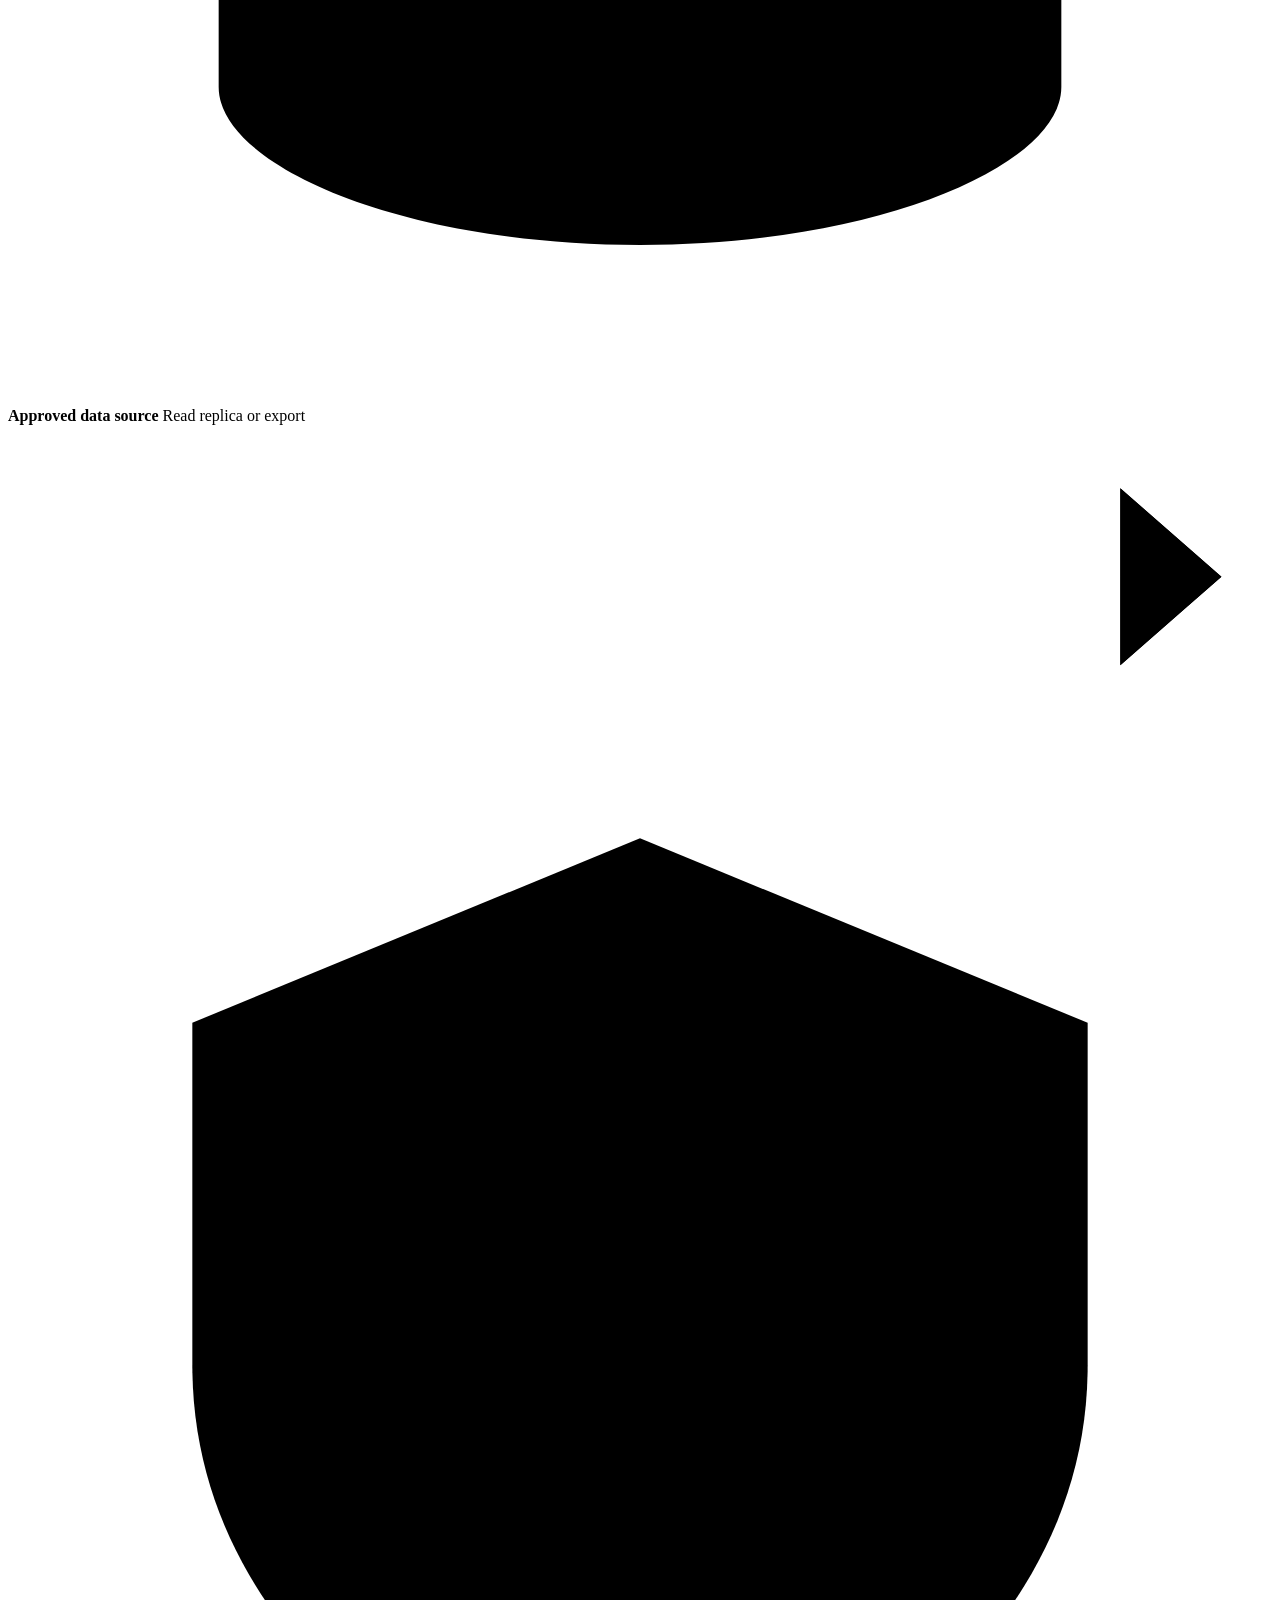
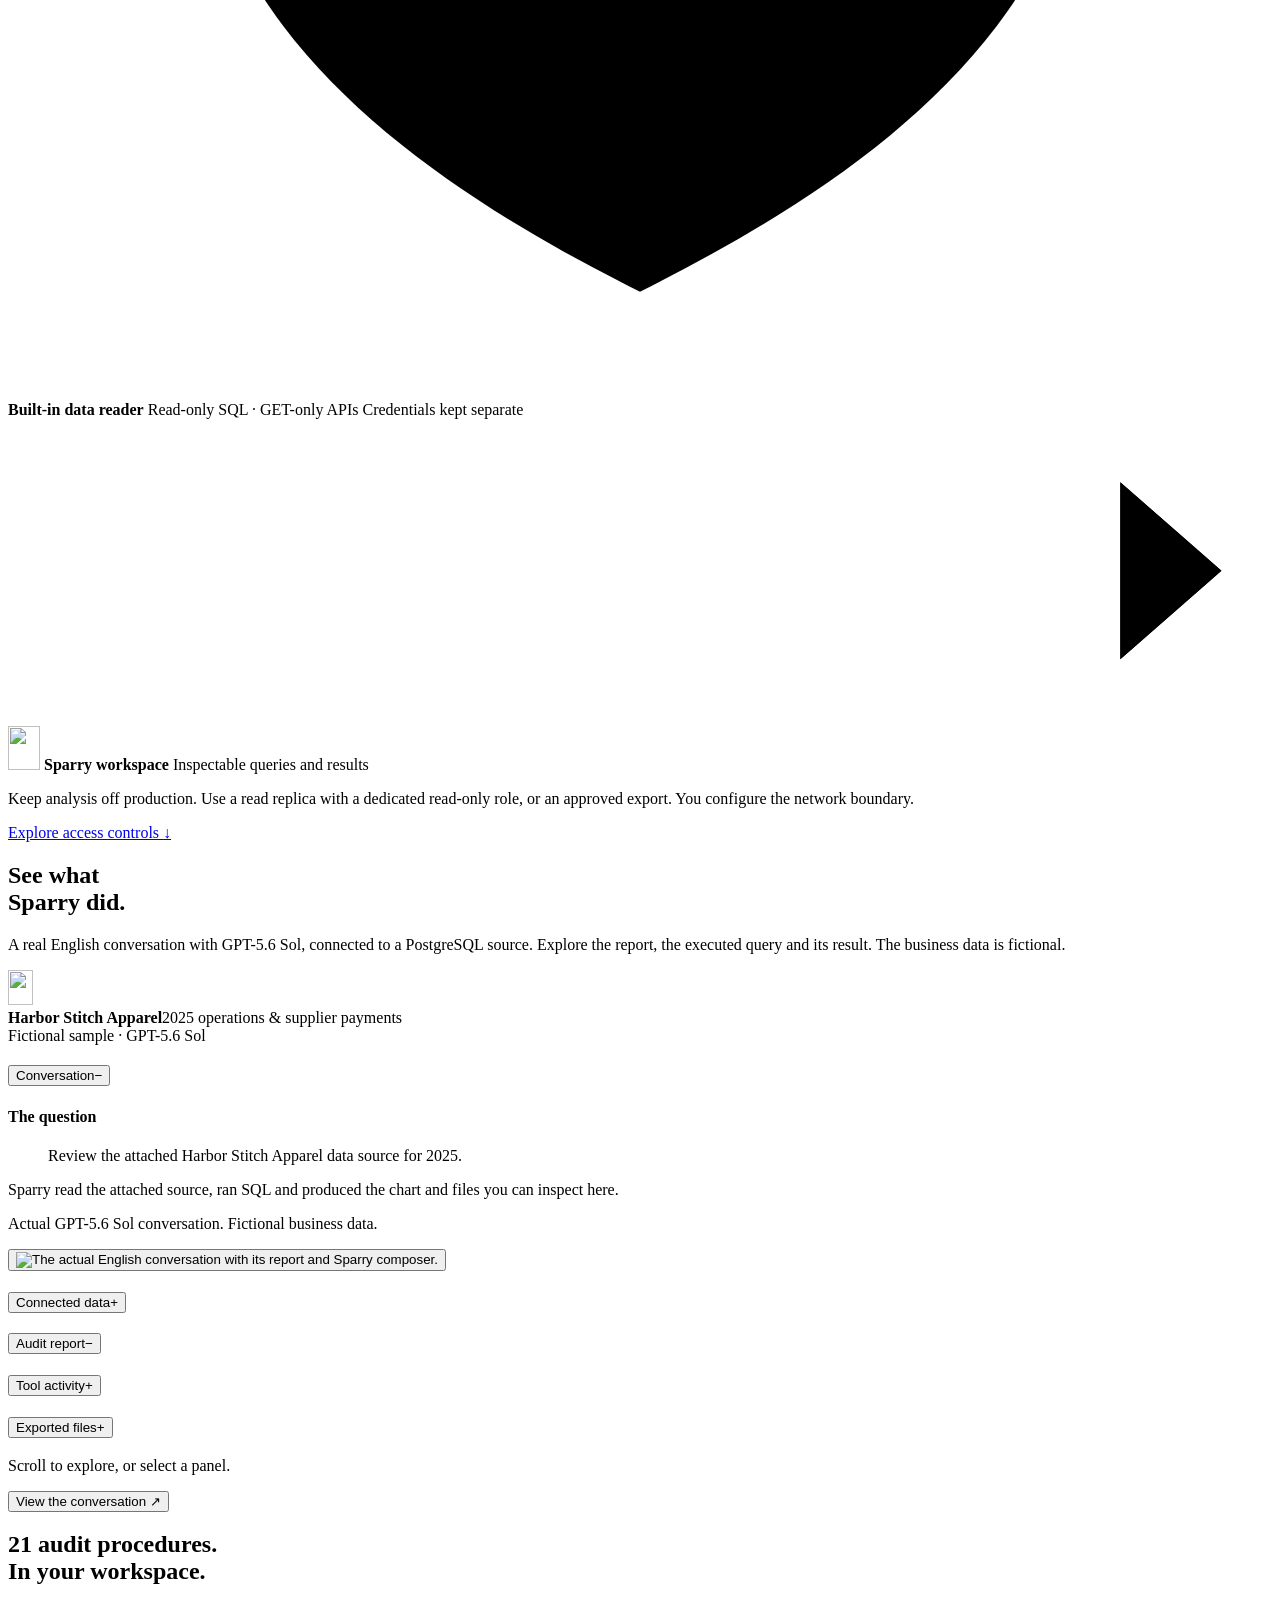
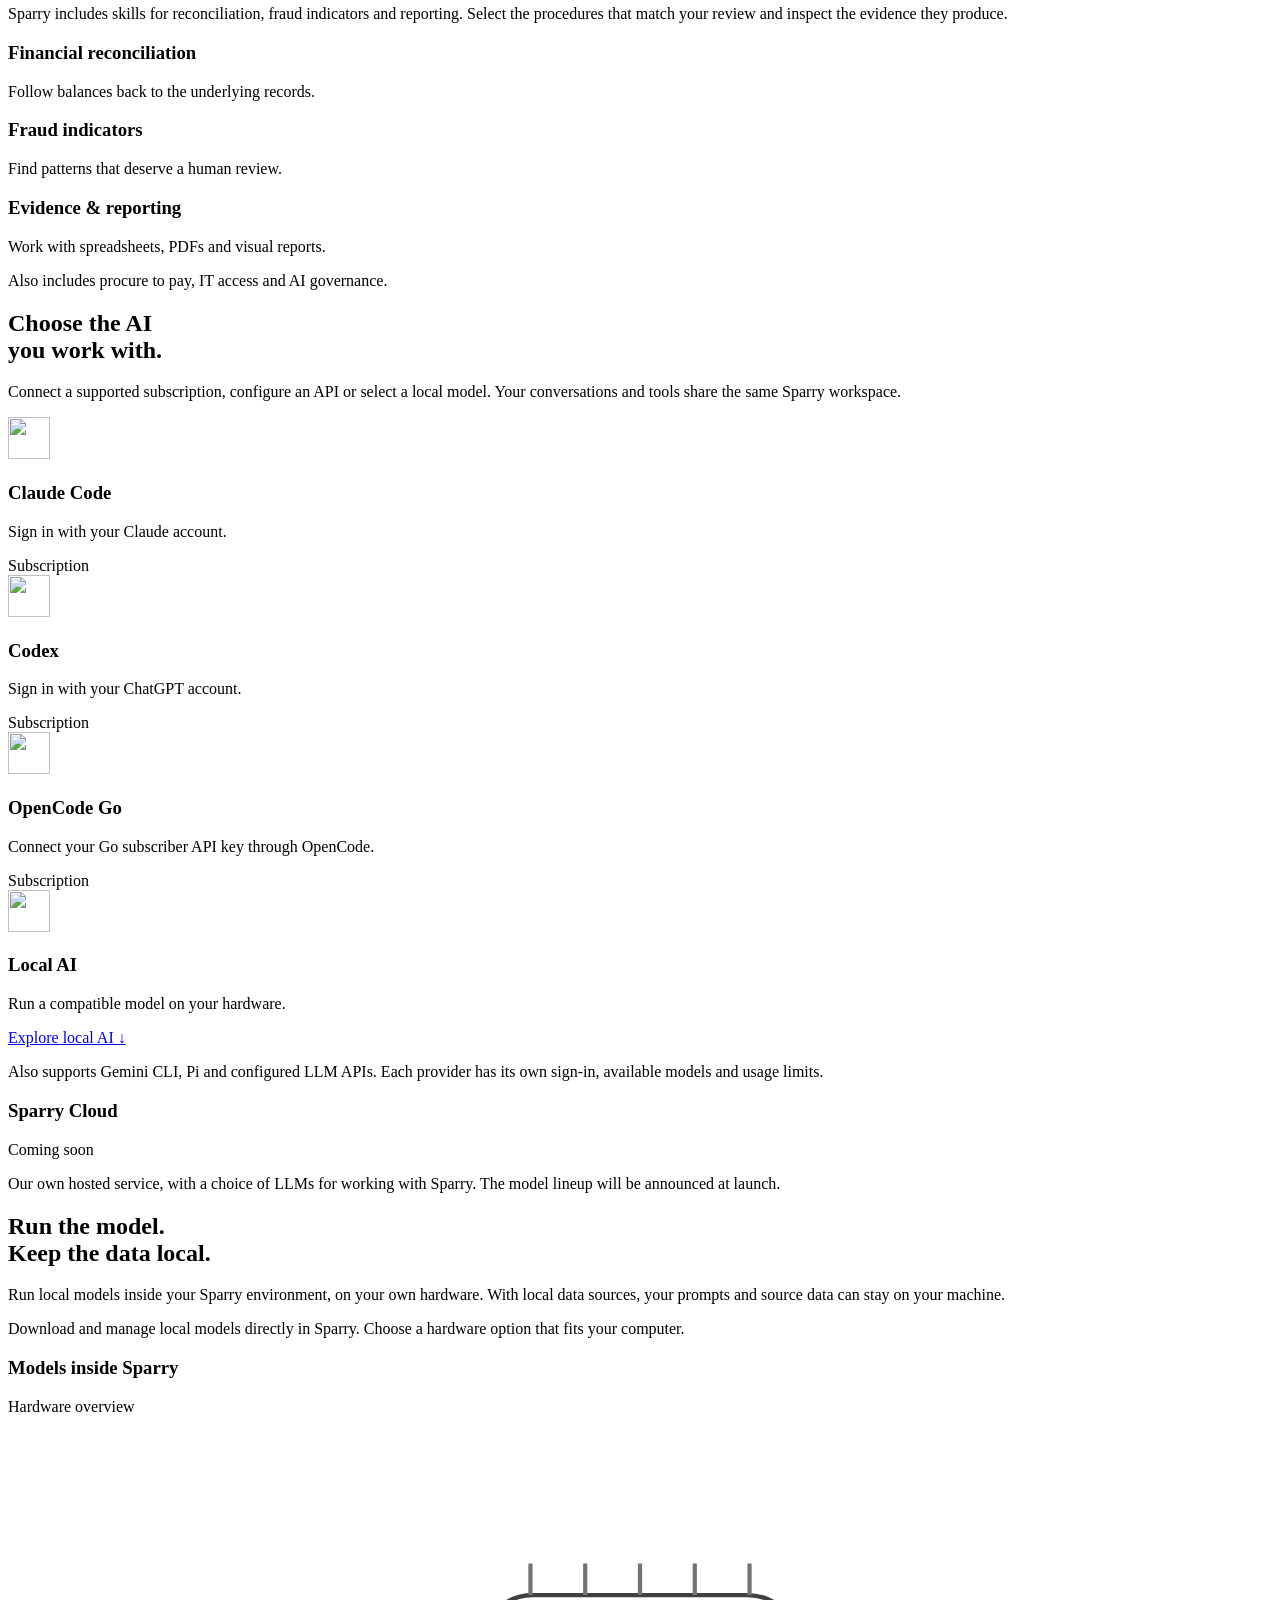
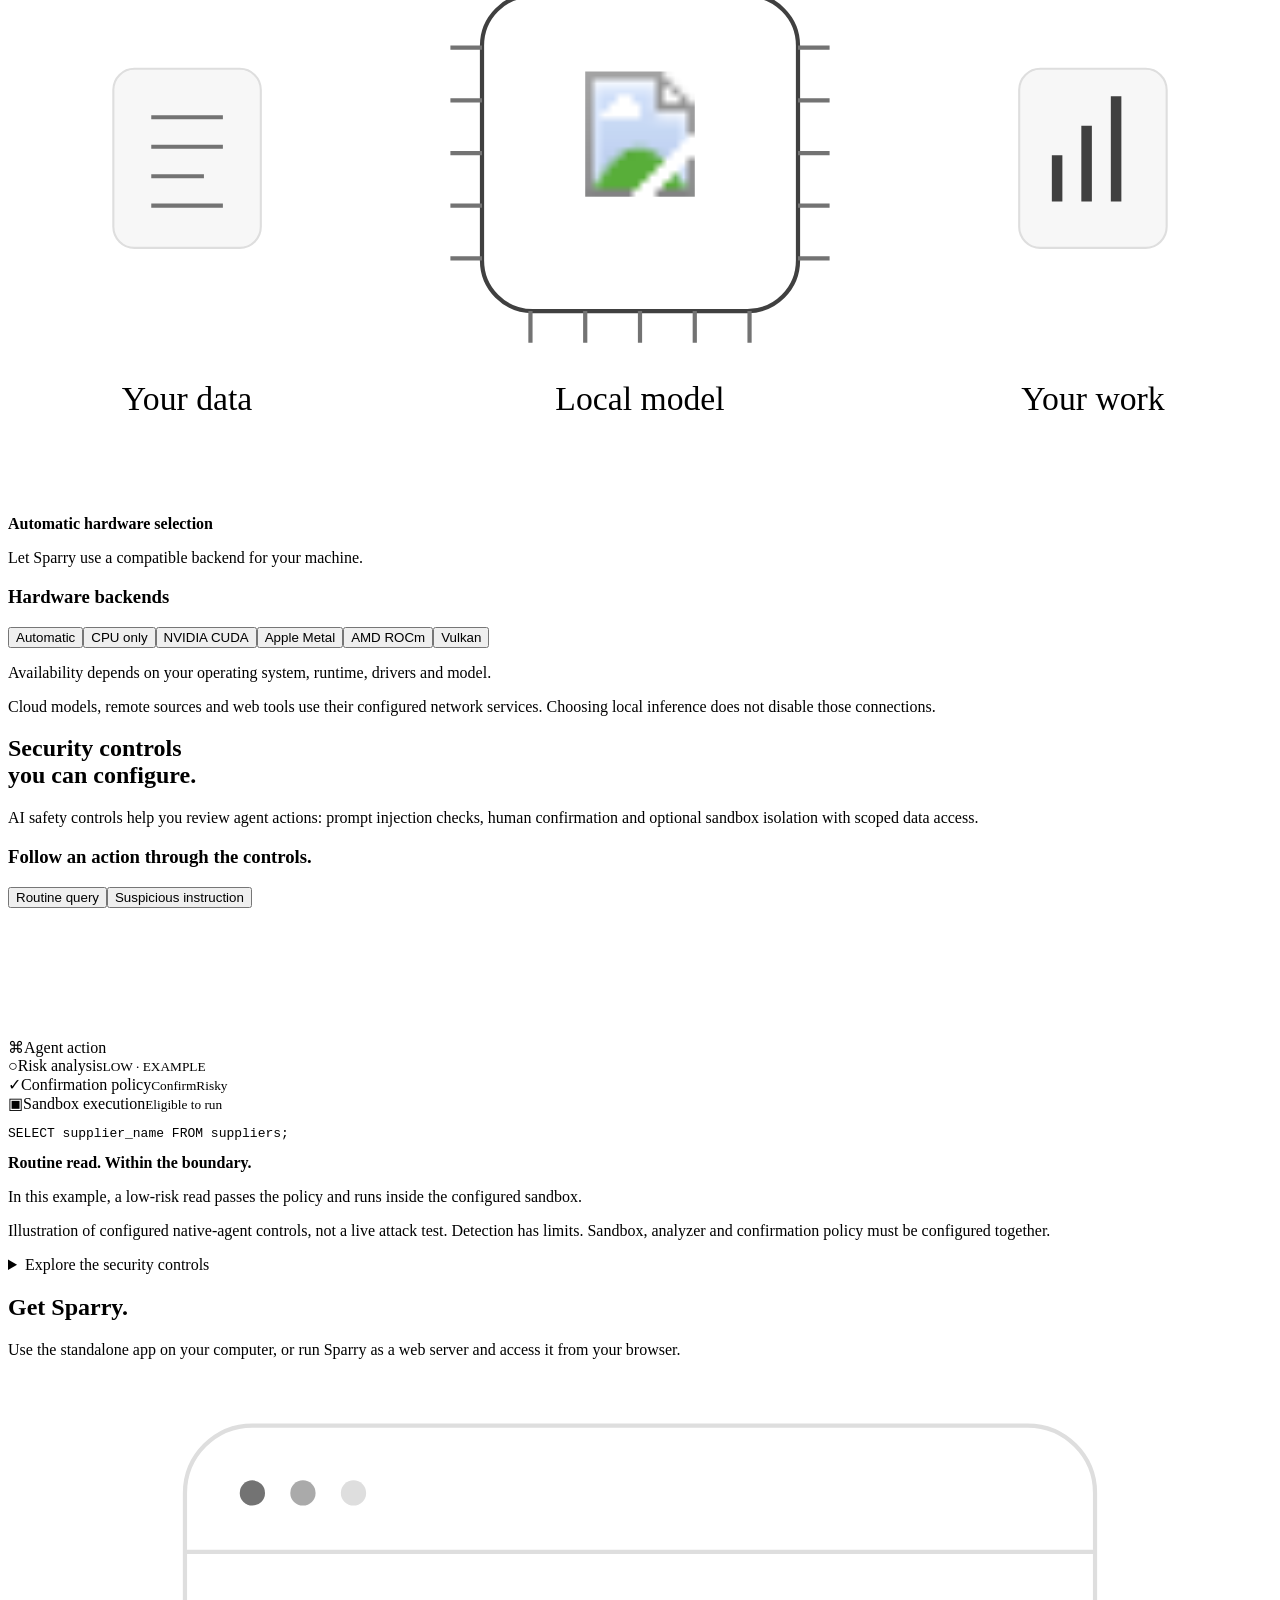
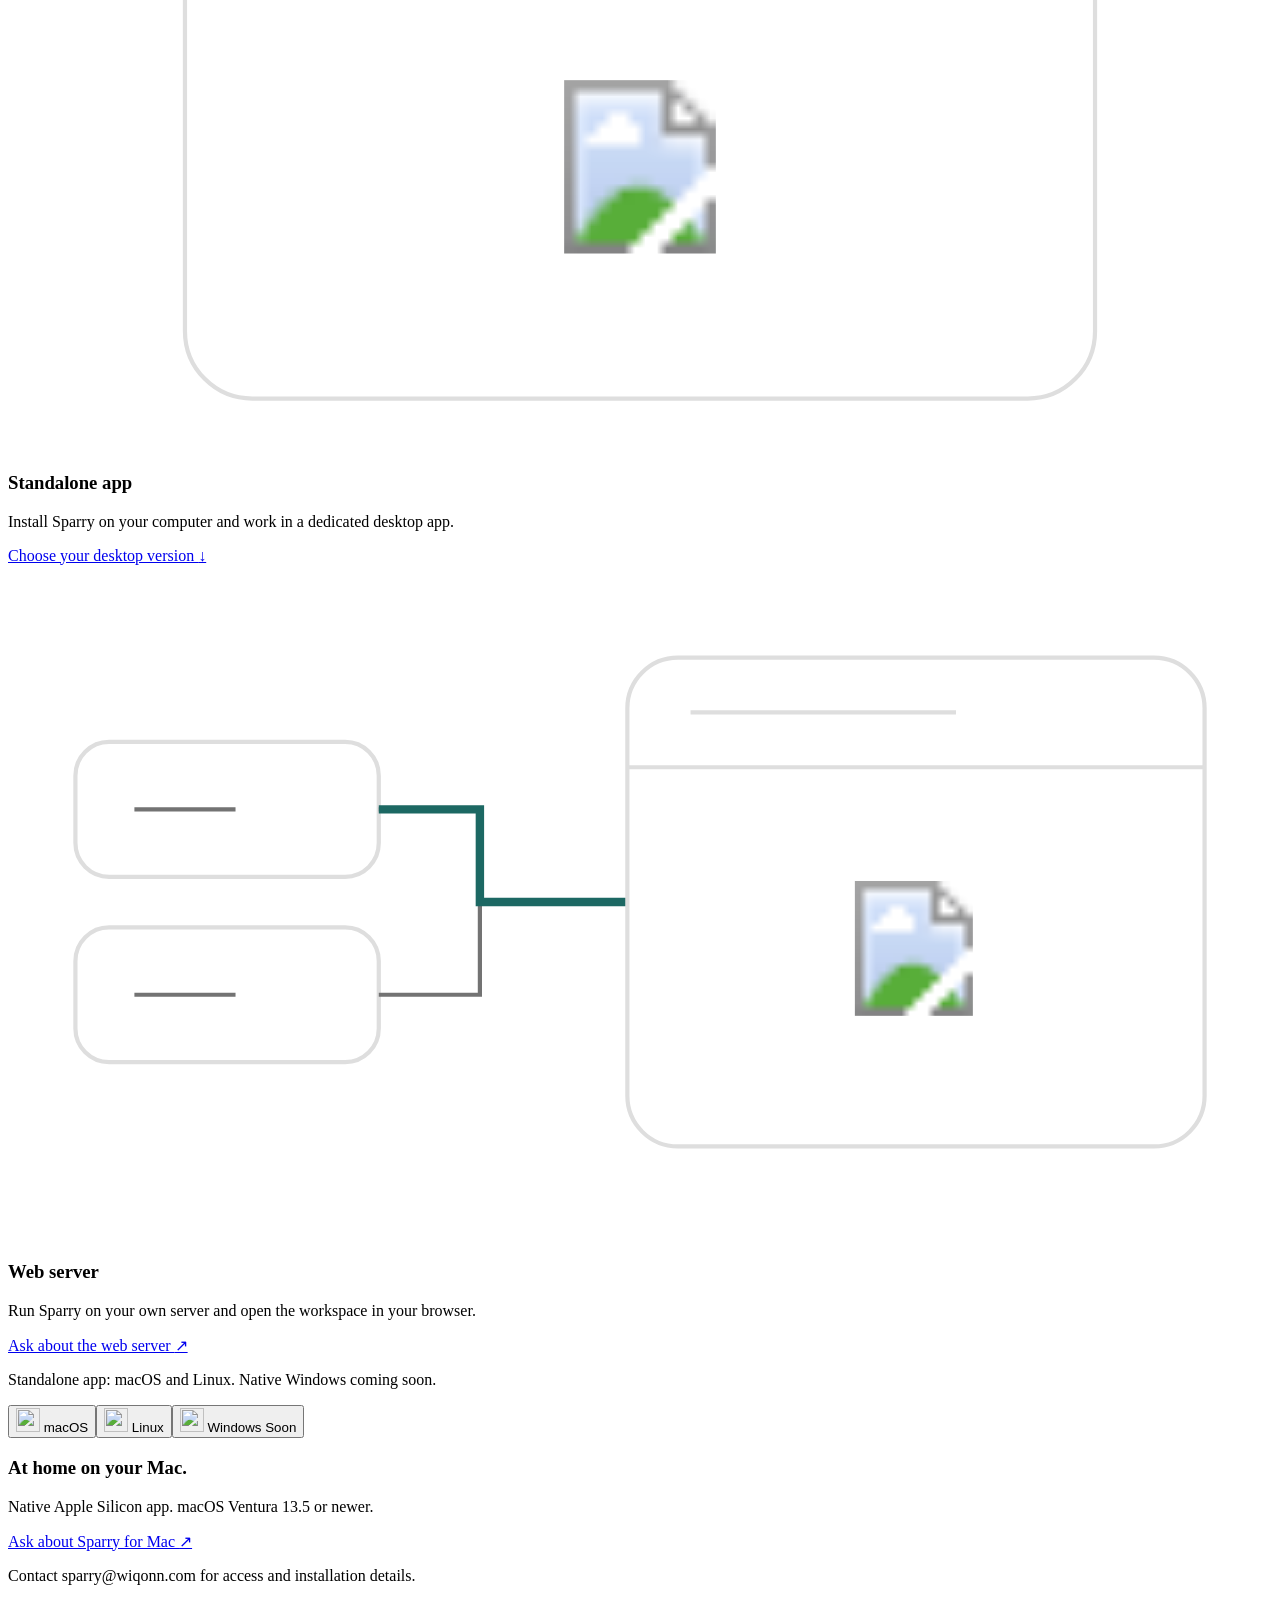
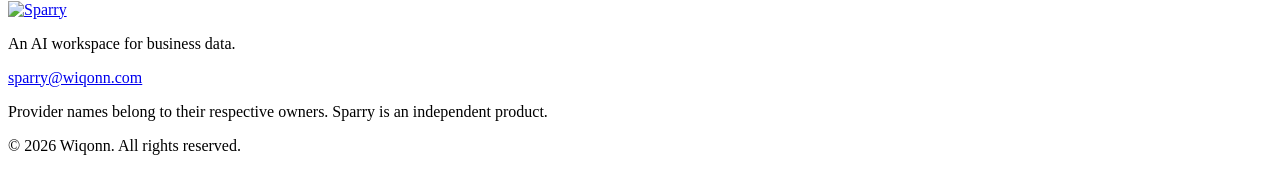
==== commit 58b3569d: "fix: use clean URLs for English and Spanish landing pages" ====
--- a/site/index.html
+++ b/site/index.html
@@ -18,20 +18,20 @@
     />
     <meta property="og:type" content="website" />
     <title>Sparry · Ask your data. Inspect the answer.</title>
-    <link rel="icon" href="assets/sparry-favicon.svg" type="image/svg+xml" />
+    <link rel="icon" href="/assets/sparry-favicon.svg" type="image/svg+xml" />
     <link
       rel="preload"
-      href="assets/ibm-plex-sans.woff2"
+      href="/assets/ibm-plex-sans.woff2"
       as="font"
       type="font/woff2"
       crossorigin
     />
-    <link rel="stylesheet" href="styles.css?v=25b40e1c5fce" />
-    <link rel="stylesheet" href="experience.css?v=3e266d626541" />
+    <link rel="stylesheet" href="/styles.css?v=25b40e1c5fce" />
+    <link rel="stylesheet" href="/experience.css?v=3e266d626541" />
     <link rel="alternate" hreflang="en" href="https://sparry.wiqonn.com/" />
-    <link rel="alternate" hreflang="es" href="https://sparry.wiqonn.com/index-es.html" />
-    <script src="app.js?v=4ed0b9b707f3" defer></script>
-    <script src="motion.js?v=d2ebc75cd15c" defer></script>
+    <link rel="alternate" hreflang="es" href="https://sparry.wiqonn.com/es/" />
+    <script src="/app.js?v=1a8e1c7e5b80" defer></script>
+    <script src="/motion.js?v=d2ebc75cd15c" defer></script>
     <link rel="canonical" href="https://sparry.wiqonn.com/" />
     <meta property="og:url" content="https://sparry.wiqonn.com/" />
     <link rel="alternate" hreflang="x-default" href="https://sparry.wiqonn.com/" />
@@ -42,7 +42,7 @@
       <nav class="nav-glass glass" aria-label="Main navigation">
         <a class="brand" href="#" aria-label="Sparry home"
           ><img
-            src="assets/sparry-logo-light.svg"
+            src="/assets/sparry-logo-light.svg"
             width="111"
             height="30"
             alt="Sparry"
@@ -53,14 +53,14 @@
         </div>
         <div class="language-switch" aria-label="Page language">
           <a
-            href="index.html"
+            href="/"
             lang="en"
             hreflang="en"
             aria-current="page"
             data-language="en"
             >EN</a
           ><a
-            href="index-es.html"
+            href="/es/"
             lang="es"
             hreflang="es"
             aria-label="Cambiar a español"
@@ -245,7 +245,7 @@
           </svg>
           <div class="source-node source-workspace">
             <img
-              src="assets/sparry-symbol-light.svg"
+              src="/assets/sparry-symbol-light.svg"
               width="32"
               height="44"
               alt=""
@@ -284,7 +284,7 @@
             <div class="demo-toolbar">
               <div class="demo-title">
                 <img
-                  src="assets/sparry-symbol-light.svg"
+                  src="/assets/sparry-symbol-light.svg"
                   width="25"
                   height="35"
                   alt=""
@@ -334,12 +334,12 @@
                   </div>
                   <button
                     class="conversation-capture"
-                    data-image="assets/conversation-v3.png"
+                    data-image="/assets/conversation-v3.png"
                     data-image-alt="A real Sparry conversation reviewing Harbor Stitch Apparel, with a generated operational audit dashboard and downloadable evidence."
                     aria-label="Enlarge the English conversation"
                   >
                     <img
-                      src="assets/conversation-v3.png"
+                      src="/assets/conversation-v3.png"
                       alt="The actual English conversation with its report and Sparry composer."
                       width="1600"
                       height="1818"
@@ -403,7 +403,7 @@
                     </div>
                     <a
                       class="text-link"
-                      href="assets/trace-evidence.json"
+                      href="/assets/trace-evidence.json"
                       target="_blank"
                       rel="noopener"
                       >Inspect the source query
@@ -436,12 +436,12 @@
                 >
                   <button
                     class="dashboard-zoom"
-                    data-image="assets/audit-dashboard-v3.png"
+                    data-image="/assets/audit-dashboard-v3.png"
                     data-image-alt="Harbor Stitch 2025 operational dashboard showing monthly production, defect rates, supplier payments and fabric use."
                     aria-label="Open dashboard image"
                   >
                     <img
-                      src="assets/audit-dashboard-v3.png"
+                      src="/assets/audit-dashboard-v3.png"
                       width="3960"
                       height="2880"
                       loading="lazy"
@@ -451,7 +451,7 @@
                   <div class="panel-caption">
                     <button
                       class="text-link"
-                      data-image="assets/audit-dashboard-v3.png"
+                      data-image="/assets/audit-dashboard-v3.png"
                       data-image-alt="Harbor Stitch 2025 operational dashboard showing monthly production, defect rates, supplier payments and fabric use."
                       aria-label="Enlarge the audit dashboard"
                     >
@@ -460,7 +460,7 @@
                     <span
                       >Dashboard preview. Open the full image to inspect the
                       findings.</span
-                    ><a href="assets/sample-audit-queries.sql" download
+                    ><a href="/assets/sample-audit-queries.sql" download
                       >Download SQL <span aria-hidden="true">↓</span></a
                     >
                   </div>
@@ -521,7 +521,7 @@
                     </div>
                     <button
                       class="text-link"
-                      data-image="assets/trace.png"
+                      data-image="/assets/trace.png"
                       data-image-alt="Expanded source tool call from the real English audit conversation."
                       aria-label="Enlarge the source tool call"
                     >
@@ -529,7 +529,7 @@
                       <span aria-hidden="true">↗</span></button
                     ><a
                       class="text-link"
-                      href="assets/trace-evidence.json"
+                      href="/assets/trace-evidence.json"
                       target="_blank"
                       rel="noopener"
                       >Open the captured input/output JSON
@@ -589,7 +589,7 @@
                     </p>
                     <a
                       class="button button-dark"
-                      href="assets/sample-audit-report.pdf"
+                      href="/assets/sample-audit-report.pdf"
                       target="_blank"
                       rel="noopener"
                       >Open the sample report
@@ -598,17 +598,17 @@
                     <div class="artifact-links">
                       <a
                         class="text-link"
-                        href="assets/sample-audit-v3.pdf"
+                        href="/assets/sample-audit-v3.pdf"
                         download
                         >Dashboard PDF <span aria-hidden="true">↓</span></a
                       ><a
                         class="text-link"
-                        href="assets/sample-audit-v3.py"
+                        href="/assets/sample-audit-v3.py"
                         download
                         >Python script <span aria-hidden="true">↓</span></a
                       ><a
                         class="text-link"
-                        href="assets/sample-audit-queries.sql"
+                        href="/assets/sample-audit-queries.sql"
                         download
                         >Executed SQL <span aria-hidden="true">↓</span></a
                       >
@@ -624,7 +624,7 @@
               <p class="scroll-hint">Scroll to explore, or select a panel.</p>
               <button
                 class="text-link"
-                data-image="assets/conversation-v3.png"
+                data-image="/assets/conversation-v3.png"
                 data-image-alt="A real Sparry conversation reviewing Harbor Stitch Apparel, with a generated operational audit dashboard and downloadable evidence."
               >
                 View the conversation <span aria-hidden="true">↗</span>
@@ -681,7 +681,7 @@
           <article>
             <img
               class="provider-logo"
-              src="assets/provider-claude.svg"
+              src="/assets/provider-claude.svg"
               width="42"
               height="42"
               alt=""
@@ -693,7 +693,7 @@
           <article>
             <img
               class="provider-logo"
-              src="assets/provider-codex.svg"
+              src="/assets/provider-codex.svg"
               width="42"
               height="42"
               alt=""
@@ -705,7 +705,7 @@
           <article>
             <img
               class="provider-logo"
-              src="assets/provider-opencode.svg"
+              src="/assets/provider-opencode.svg"
               width="42"
               height="42"
               alt=""
@@ -717,7 +717,7 @@
           <article>
             <img
               class="provider-logo"
-              src="assets/provider-local.svg"
+              src="/assets/provider-local.svg"
               width="42"
               height="42"
               alt=""
@@ -807,7 +807,7 @@
                 stroke-width="2"
               />
               <image
-                href="assets/sparry-symbol-light.svg"
+                href="/assets/sparry-symbol-light.svg"
                 x="274"
                 y="115"
                 width="52"
@@ -1126,7 +1126,7 @@
               <circle cx="70" cy="28" r="3" fill="#aaa" />
               <circle cx="82" cy="28" r="3" fill="#dedede" />
               <image
-                href="assets/sparry-symbol-light.svg"
+                href="/assets/sparry-symbol-light.svg"
                 x="132"
                 y="60"
                 width="36"
@@ -1189,7 +1189,7 @@
               />
               <path d="M147 48h137m-122-13h63" stroke="#dedede" />
               <image
-                href="assets/sparry-symbol-light.svg"
+                href="/assets/sparry-symbol-light.svg"
                 x="201"
                 y="64"
                 width="28"
@@ -1224,7 +1224,7 @@
           >
             <img
               class="platform-logo"
-              src="assets/platform-apple.svg"
+              src="/assets/platform-apple.svg"
               width="24"
               height="24"
               alt=""
@@ -1240,7 +1240,7 @@
           >
             <img
               class="platform-logo"
-              src="assets/platform-linux.svg"
+              src="/assets/platform-linux.svg"
               width="24"
               height="24"
               alt=""
@@ -1256,7 +1256,7 @@
           >
             <img
               class="platform-logo"
-              src="assets/platform-windows.svg"
+              src="/assets/platform-windows.svg"
               width="24"
               height="24"
               alt=""
@@ -1291,7 +1291,7 @@
     <footer class="site-footer section-wrap">
       <a class="brand" href="#" aria-label="Back to Sparry home"
         ><img
-          src="assets/sparry-logo-light.svg"
+          src="/assets/sparry-logo-light.svg"
           width="103"
           height="28"
           alt="Sparry"
